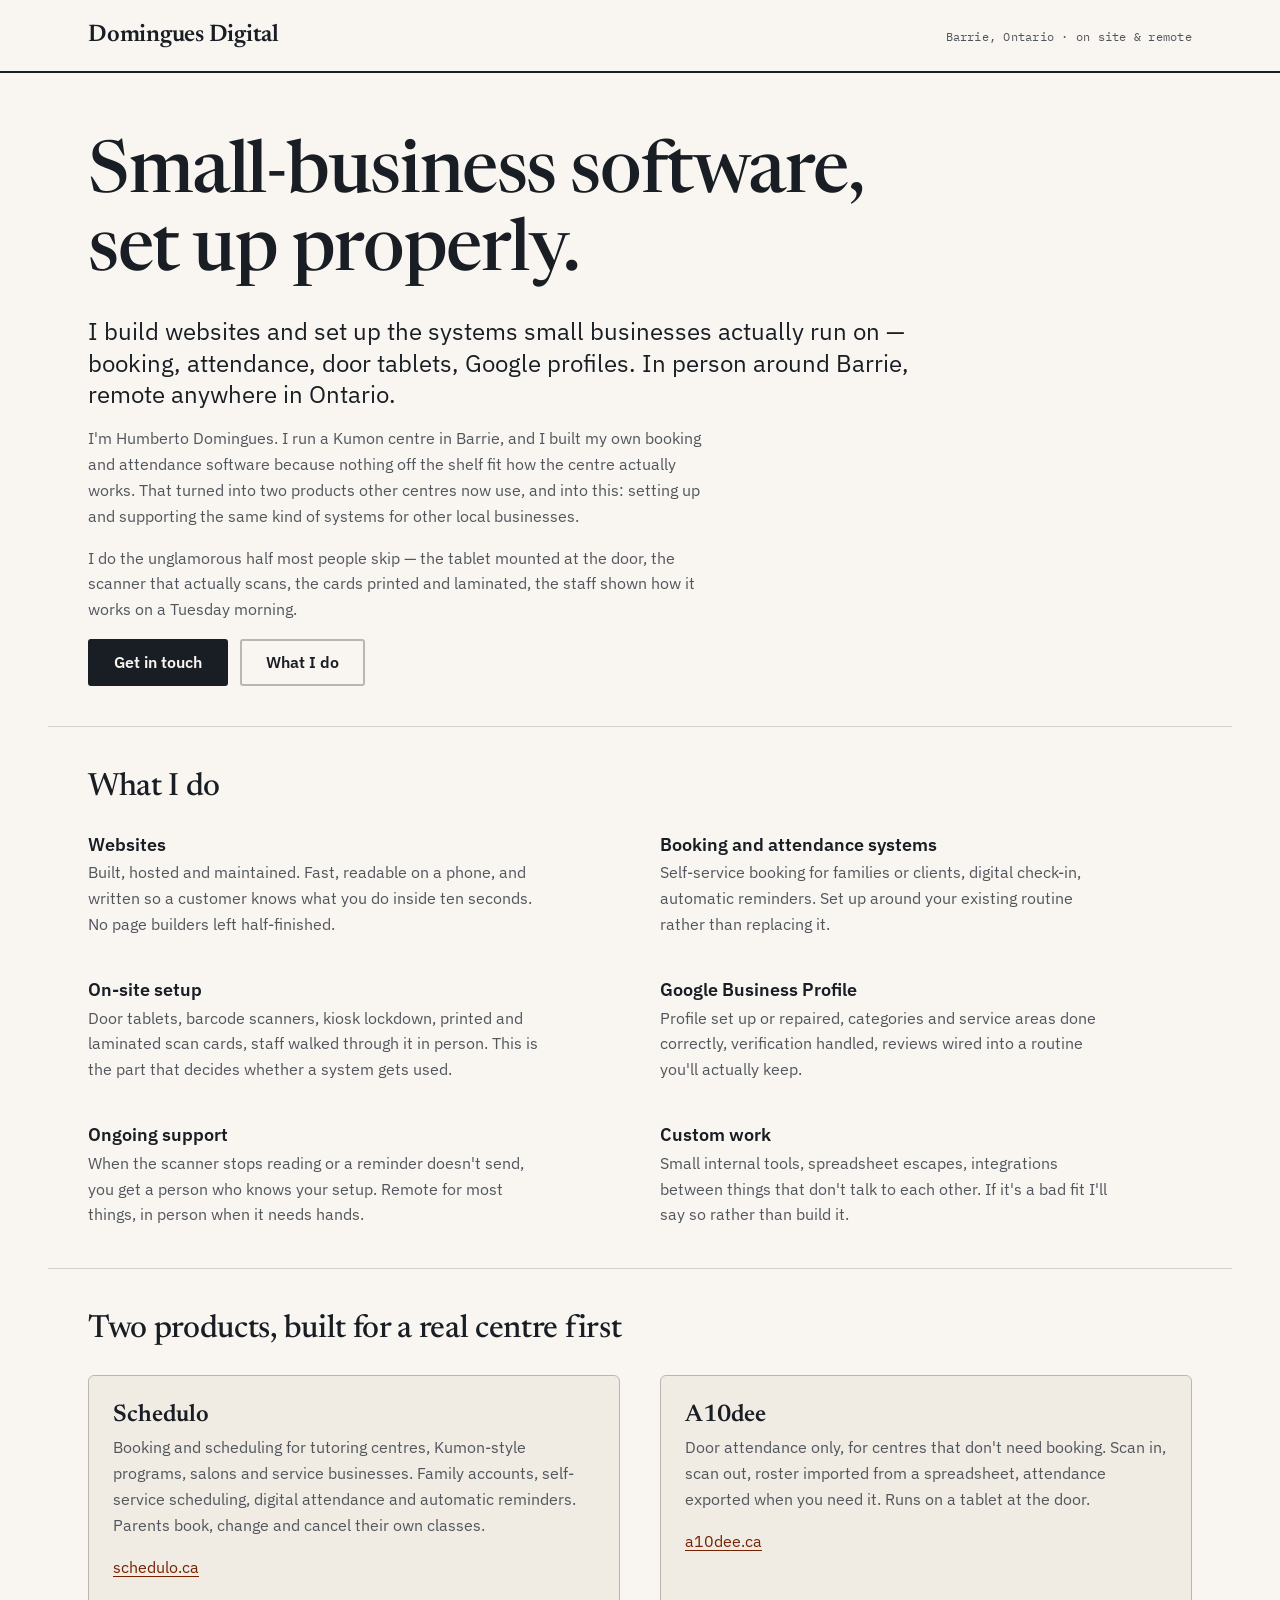
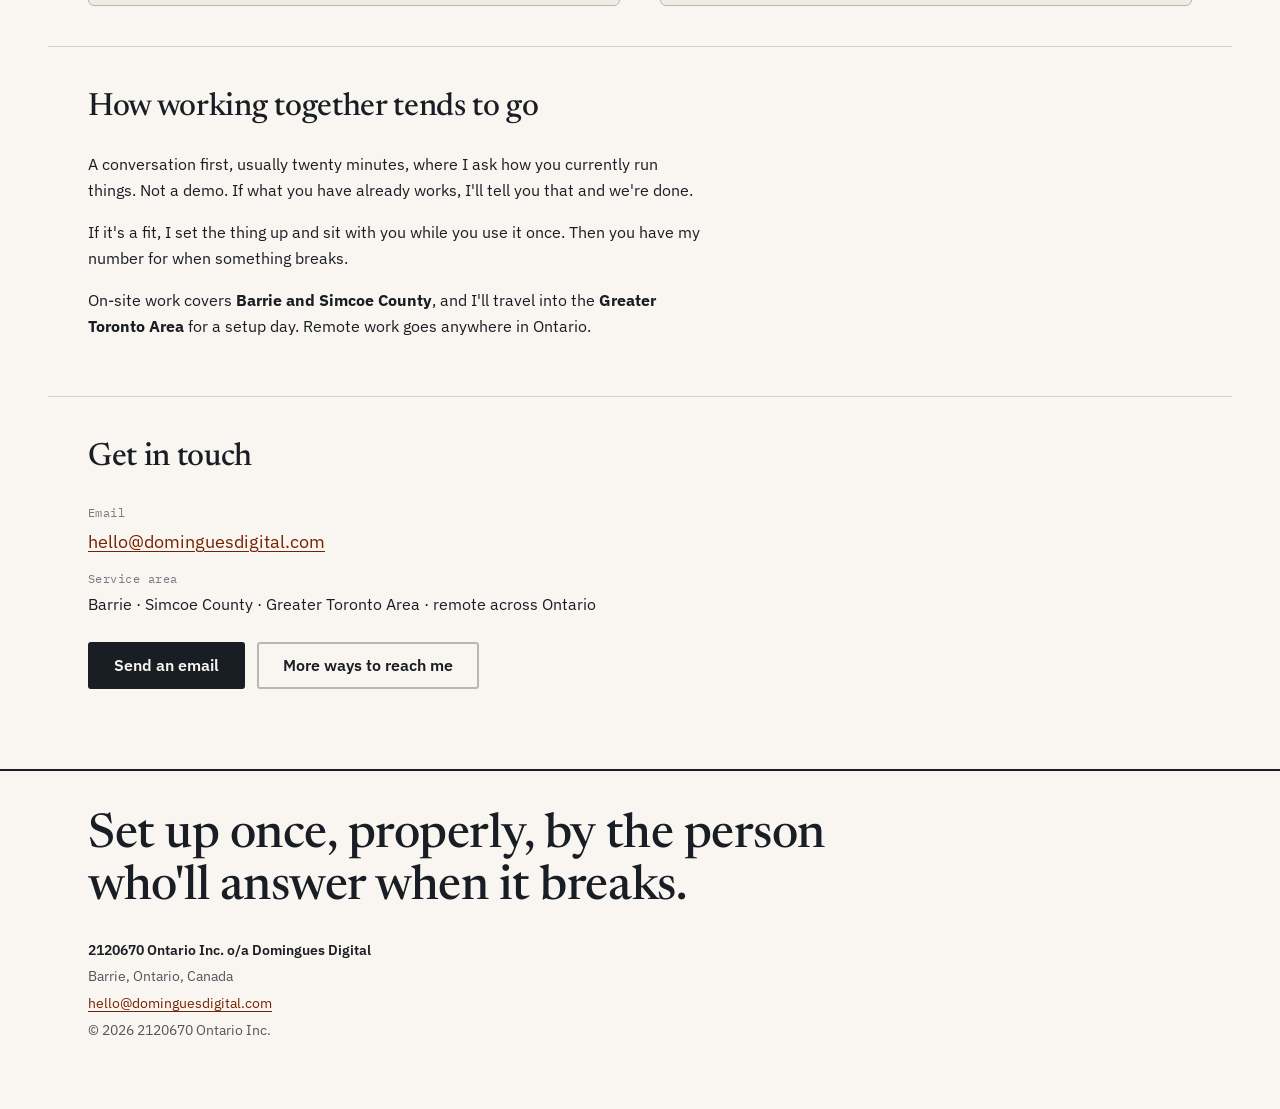
==== index.html @ 733d319f "feat: initial dominguesdigital.com site Static HTML/CSS site for 2120670 Ontario Inc. o/a Domingues " ====
<!DOCTYPE html>
<html lang="en-CA">
<head>
<meta charset="utf-8">
<meta name="viewport" content="width=device-width, initial-scale=1">
<title>Domingues Digital — Websites and software setup for Barrie businesses</title>
<meta name="description" content="Domingues Digital builds websites and sets up the software small businesses actually use — on site in Barrie and Simcoe County, remote across Ontario. Booking, attendance, door tablets, Google profiles. Run by Humberto Domingues.">
<link rel="canonical" href="https://dominguesdigital.com/">
<meta name="theme-color" content="#f9f7f2">

<meta property="og:type" content="website">
<meta property="og:title" content="Domingues Digital — Websites and software setup for Barrie businesses">
<meta property="og:description" content="Websites, booking and attendance systems, door tablets, Google profiles. Set up properly, on site in Barrie and Simcoe County.">
<meta property="og:url" content="https://dominguesdigital.com/">
<meta property="og:locale" content="en_CA">

<link rel="preconnect" href="https://fonts.googleapis.com">
<link rel="preconnect" href="https://fonts.gstatic.com" crossorigin>
<link href="https://fonts.googleapis.com/css2?family=Newsreader:wght@400;500;600&family=IBM+Plex+Sans:wght@400;600&family=IBM+Plex+Mono:wght@400&display=swap" rel="stylesheet">
<link rel="stylesheet" href="site.css">

<script type="application/ld+json">
{
  "@context": "https://schema.org",
  "@type": "ProfessionalService",
  "@id": "https://dominguesdigital.com/#business",
  "name": "Domingues Digital",
  "legalName": "2120670 Ontario Inc.",
  "alternateName": "2120670 Ontario Inc. o/a Domingues Digital",
  "url": "https://dominguesdigital.com/",
  "email": "hello@dominguesdigital.com",
  "description": "Websites, booking and attendance software setup, door tablets and Google Business Profile work for small businesses in Barrie and Simcoe County, Ontario.",
  "address": {
    "@type": "PostalAddress",
    "addressLocality": "Barrie",
    "addressRegion": "ON",
    "addressCountry": "CA"
  },
  "areaServed": [
    { "@type": "City", "name": "Barrie" },
    { "@type": "AdministrativeArea", "name": "Simcoe County" },
    { "@type": "AdministrativeArea", "name": "Greater Toronto Area" },
    { "@type": "AdministrativeArea", "name": "Ontario" }
  ],
  "founder": {
    "@type": "Person",
    "name": "Humberto Domingues"
  },
  "knowsAbout": [
    "Website design and hosting",
    "Booking and scheduling software",
    "Attendance and check-in systems",
    "On-site tablet and scanner setup",
    "Google Business Profile setup"
  ],
  "sameAs": [
    "https://schedulo.ca/",
    "https://a10dee.ca/"
  ]
}
</script>
</head>
<body>

<header class="masthead">
  <div class="wrap masthead__inner">
    <a class="wordmark" href="/">Domingues Digital</a>
    <span class="masthead__meta">Barrie, Ontario &middot; on site &amp; remote</span>
  </div>
</header>

<main>

  <section class="opening wrap">
    <h1>Small-business software, set up properly.</h1>
    <p class="lede">I build websites and set up the systems small businesses actually run on — booking, attendance, door tablets, Google profiles. In person around Barrie, remote anywhere in Ontario.</p>
    <p>I'm Humberto Domingues. I run a Kumon centre in Barrie, and I built my own booking and attendance software because nothing off the shelf fit how the centre actually works. That turned into two products other centres now use, and into this: setting up and supporting the same kind of systems for other local businesses.</p>
    <p>I do the unglamorous half most people skip — the tablet mounted at the door, the scanner that actually scans, the cards printed and laminated, the staff shown how it works on a Tuesday morning.</p>
    <div class="actions">
      <a class="btn" href="contact.html">Get in touch</a>
      <a class="btn btn--quiet" href="#what-i-do">What I do</a>
    </div>
  </section>

  <section class="wrap" id="what-i-do">
    <h2>What I do</h2>
    <ul class="services">
      <li>
        <h3>Websites</h3>
        <p>Built, hosted and maintained. Fast, readable on a phone, and written so a customer knows what you do inside ten seconds. No page builders left half-finished.</p>
      </li>
      <li>
        <h3>Booking and attendance systems</h3>
        <p>Self-service booking for families or clients, digital check-in, automatic reminders. Set up around your existing routine rather than replacing it.</p>
      </li>
      <li>
        <h3>On-site setup</h3>
        <p>Door tablets, barcode scanners, kiosk lockdown, printed and laminated scan cards, staff walked through it in person. This is the part that decides whether a system gets used.</p>
      </li>
      <li>
        <h3>Google Business Profile</h3>
        <p>Profile set up or repaired, categories and service areas done correctly, verification handled, reviews wired into a routine you'll actually keep.</p>
      </li>
      <li>
        <h3>Ongoing support</h3>
        <p>When the scanner stops reading or a reminder doesn't send, you get a person who knows your setup. Remote for most things, in person when it needs hands.</p>
      </li>
      <li>
        <h3>Custom work</h3>
        <p>Small internal tools, spreadsheet escapes, integrations between things that don't talk to each other. If it's a bad fit I'll say so rather than build it.</p>
      </li>
    </ul>
  </section>

  <section class="wrap">
    <h2>Two products, built for a real centre first</h2>
    <div class="products">
      <div class="product">
        <h3>Schedulo</h3>
        <p>Booking and scheduling for tutoring centres, Kumon-style programs, salons and service businesses. Family accounts, self-service scheduling, digital attendance and automatic reminders. Parents book, change and cancel their own classes.</p>
        <a href="https://schedulo.ca/">schedulo.ca</a>
      </div>
      <div class="product">
        <h3>A10dee</h3>
        <p>Door attendance only, for centres that don't need booking. Scan in, scan out, roster imported from a spreadsheet, attendance exported when you need it. Runs on a tablet at the door.</p>
        <a href="https://a10dee.ca/">a10dee.ca</a>
      </div>
    </div>
  </section>

  <section class="wrap">
    <h2>How working together tends to go</h2>
    <p>A conversation first, usually twenty minutes, where I ask how you currently run things. Not a demo. If what you have already works, I'll tell you that and we're done.</p>
    <p>If it's a fit, I set the thing up and sit with you while you use it once. Then you have my number for when something breaks.</p>
    <p>On-site work covers <strong>Barrie and Simcoe County</strong>, and I'll travel into the <strong>Greater Toronto Area</strong> for a setup day. Remote work goes anywhere in Ontario.</p>
  </section>

  <section class="wrap" id="contact">
    <h2>Get in touch</h2>
    <ul class="contact-lines">
      <li>
        <span class="label">Email</span>
        <a href="mailto:hello@dominguesdigital.com">hello@dominguesdigital.com</a>
      </li>
      <li>
        <span class="label">Service area</span>
        Barrie &middot; Simcoe County &middot; Greater Toronto Area &middot; remote across Ontario
      </li>
    </ul>
    <div class="actions">
      <a class="btn" href="mailto:hello@dominguesdigital.com?subject=Website%20enquiry">Send an email</a>
      <a class="btn btn--quiet" href="contact.html">More ways to reach me</a>
    </div>
  </section>

</main>

<footer class="foot">
  <div class="wrap">
    <p class="foot__statement">Set up once, properly, by the person who'll answer when it breaks.</p>
    <div class="legal">
      <p><strong>2120670 Ontario Inc. o/a Domingues Digital</strong></p>
      <p>Barrie, Ontario, Canada</p>
      <p><a href="mailto:hello@dominguesdigital.com">hello@dominguesdigital.com</a></p>
      <p>&copy; 2026 2120670 Ontario Inc.</p>
    </div>
  </div>
</footer>

</body>
</html>
---- site.css ----
/* Hallmark · pre-emit critique: P5 H5 E5 S5 R5 V4
 * macrostructure: Long Document · nav: N6 masthead · footer: Ft5 statement
 * genre: editorial · theme: custom (vibe: "practical local technical warm-paper")
 * paper oklch(97.5% 0.008 85) · accent oklch(52% 0.15 45) warm
 * axes: light / roman-serif / warm · tone: utilitarian-credible
 * enrichment: none (typography only) · studied: no
 */

@import url("tokens.css");

*, *::before, *::after { box-sizing: border-box; }

html, body {
  overflow-x: clip;
  margin: 0;
  padding: 0;
}

html { -webkit-text-size-adjust: 100%; }

body {
  background: var(--color-paper);
  color: var(--color-ink);
  font-family: var(--font-body);
  font-size: var(--text-base);
  line-height: var(--leading-body);
  font-synthesis: none;
  -webkit-font-smoothing: antialiased;
}

.wrap {
  width: 100%;
  max-width: 74rem;
  margin-inline: auto;
  padding-inline: var(--space-lg);
}

@media (min-width: 60rem) {
  .wrap { padding-inline: var(--space-xl); }
}

/* ---------- masthead (N6) ---------- */

.masthead {
  border-bottom: var(--rule-thick) solid var(--color-ink);
  padding-block: var(--space-md);
}

.masthead__inner {
  display: flex;
  flex-wrap: wrap;
  align-items: baseline;
  gap: var(--space-xs) var(--space-lg);
  justify-content: space-between;
}

.wordmark {
  font-family: var(--font-display);
  font-style: normal;
  font-weight: 600;
  font-size: var(--text-xl);
  letter-spacing: -0.01em;
  color: var(--color-ink);
  text-decoration: none;
  min-width: 0;
  overflow-wrap: anywhere;
}

.wordmark:hover { color: var(--color-accent-ink); }

.masthead__meta {
  font-family: var(--font-mono);
  font-size: var(--text-xs);
  letter-spacing: 0.02em;
  color: var(--color-ink-2);
  text-transform: none;
}

/* ---------- opening ---------- */

.opening { padding-block: var(--space-2xl) var(--space-xl); }

h1 {
  font-family: var(--font-display);
  font-style: normal;
  font-weight: 500;
  font-size: var(--text-display);
  line-height: var(--leading-tight);
  letter-spacing: -0.02em;
  margin: 0 0 var(--space-lg);
  max-width: 34ch;
  min-width: 0;
  overflow-wrap: anywhere;
  text-wrap: balance;
}

.lede {
  font-size: var(--text-xl);
  line-height: var(--leading-snug);
  max-width: var(--measure);
  color: var(--color-ink);
  margin: 0 0 var(--space-md);
}

.opening p:not(.lede) {
  max-width: var(--measure);
  color: var(--color-ink-2);
  margin: 0 0 var(--space-md);
}

/* ---------- sections ---------- */

section { padding-block: var(--space-xl); }

section + section { border-top: var(--rule-hair) solid var(--color-rule); }

h2 {
  font-family: var(--font-display);
  font-style: normal;
  font-weight: 500;
  font-size: var(--text-2xl);
  line-height: var(--leading-snug);
  letter-spacing: -0.01em;
  margin: 0 0 var(--space-lg);
  max-width: 30ch;
  min-width: 0;
  overflow-wrap: anywhere;
}

h3 {
  font-family: var(--font-body);
  font-weight: 600;
  font-size: var(--text-lg);
  line-height: var(--leading-snug);
  margin: 0 0 var(--space-2xs);
  min-width: 0;
  overflow-wrap: anywhere;
}

p { max-width: var(--measure); }

/* ---------- service list ---------- */

.services {
  list-style: none;
  margin: 0;
  padding: 0;
  display: grid;
  gap: var(--space-lg);
  grid-template-columns: minmax(0, 1fr);
}

@media (min-width: 48rem) {
  .services { grid-template-columns: repeat(2, minmax(0, 1fr)); gap: var(--space-xl); }
}

.services li { max-width: var(--measure-tight); }

.services p { margin: 0; color: var(--color-ink-2); }

/* ---------- products ---------- */

.products {
  display: grid;
  gap: var(--space-lg);
  grid-template-columns: minmax(0, 1fr);
}

@media (min-width: 48rem) {
  .products { grid-template-columns: repeat(2, minmax(0, 1fr)); gap: var(--space-xl); }
}

.product {
  border: var(--rule-hair) solid var(--color-rule-2);
  border-radius: var(--radius-md);
  padding: var(--space-lg);
  background: var(--color-paper-2);
}

.product h3 { font-family: var(--font-display); font-weight: 600; font-size: var(--text-xl); }

.product p { margin: 0 0 var(--space-md); color: var(--color-ink-2); max-width: none; }

/* ---------- links ---------- */

a { color: var(--color-accent-ink); }

a:not(.btn):not(.wordmark) {
  text-decoration-thickness: 1px;
  text-underline-offset: 0.18em;
  transition: color var(--dur-fast) var(--ease-out);
}

a:not(.btn):not(.wordmark):hover { color: var(--color-ink); }

a:focus-visible,
.btn:focus-visible {
  outline: var(--rule-thick) solid var(--color-focus);
  outline-offset: 2px;
  border-radius: var(--radius-sm);
}

/* ---------- button ---------- */

.btn {
  display: inline-block;
  font-family: var(--font-body);
  font-weight: 600;
  font-size: var(--text-base);
  line-height: 1.2;
  white-space: nowrap;
  padding: var(--space-sm) var(--space-lg);
  border: var(--rule-thick) solid var(--color-ink);
  border-radius: var(--radius-sm);
  background: var(--color-ink);
  color: var(--color-paper);
  text-decoration: none;
  transition: background var(--dur-fast) var(--ease-out),
              border-color var(--dur-fast) var(--ease-out),
              transform var(--dur-fast) var(--ease-out);
}

.btn:hover, .btn.is-hover {
  background: var(--color-accent-ink);
  border-color: var(--color-accent-ink);
  color: var(--color-paper);
}

.btn:active, .btn.is-active { transform: translateY(1px); }

.btn--quiet {
  background: transparent;
  color: var(--color-ink);
  border-color: var(--color-rule-2);
}

.btn--quiet:hover {
  background: var(--color-paper-3);
  border-color: var(--color-ink);
  color: var(--color-ink);
}

/* ---------- contact block ---------- */

.contact-lines {
  list-style: none;
  margin: 0 0 var(--space-lg);
  padding: 0;
  display: grid;
  gap: var(--space-sm);
}

.contact-lines a { font-size: var(--text-lg); }

.label {
  display: block;
  font-family: var(--font-mono);
  font-size: var(--text-xs);
  letter-spacing: 0.04em;
  color: var(--color-ink-3);
  margin-bottom: var(--space-2xs);
}

.actions {
  display: flex;
  flex-wrap: wrap;
  gap: var(--space-sm);
}

/* ---------- footer (Ft5 statement) ---------- */

.foot {
  border-top: var(--rule-thick) solid var(--color-ink);
  margin-top: var(--space-xl);
  padding-block: var(--space-xl) var(--space-2xl);
}

.foot__statement {
  font-family: var(--font-display);
  font-style: normal;
  font-weight: 500;
  font-size: var(--text-display-s);
  line-height: var(--leading-tight);
  letter-spacing: -0.01em;
  margin: 0 0 var(--space-lg);
  max-width: 28ch;
  min-width: 0;
  overflow-wrap: anywhere;
}

.legal {
  font-size: var(--text-sm);
  color: var(--color-ink-2);
  max-width: var(--measure);
}

.legal p { margin: 0 0 var(--space-2xs); max-width: none; }

.legal strong { font-weight: 600; color: var(--color-ink); }

/* ---------- reduced motion ---------- */

@media (prefers-reduced-motion: reduce) {
  *, *::before, *::after {
    animation-duration: 0.01ms !important;
    animation-iteration-count: 1 !important;
    transition-duration: 0.01ms !important;
  }
}
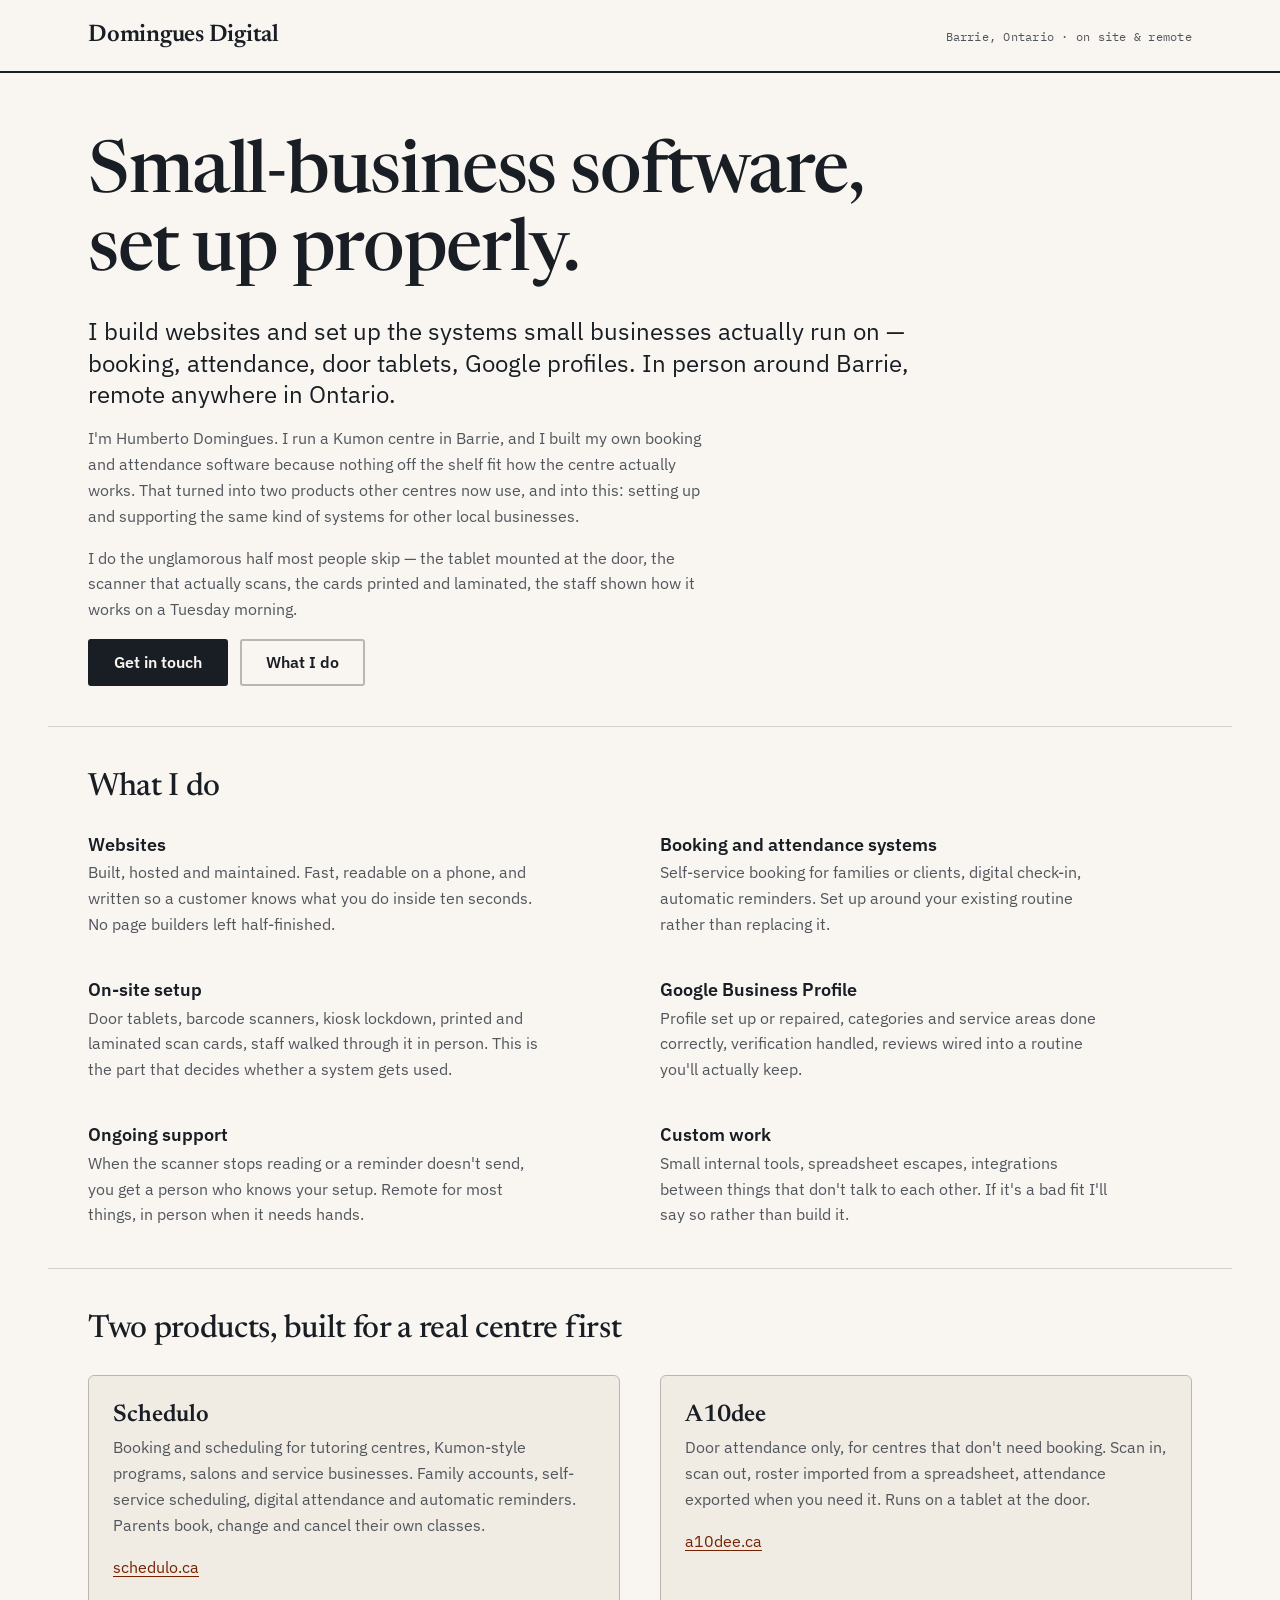
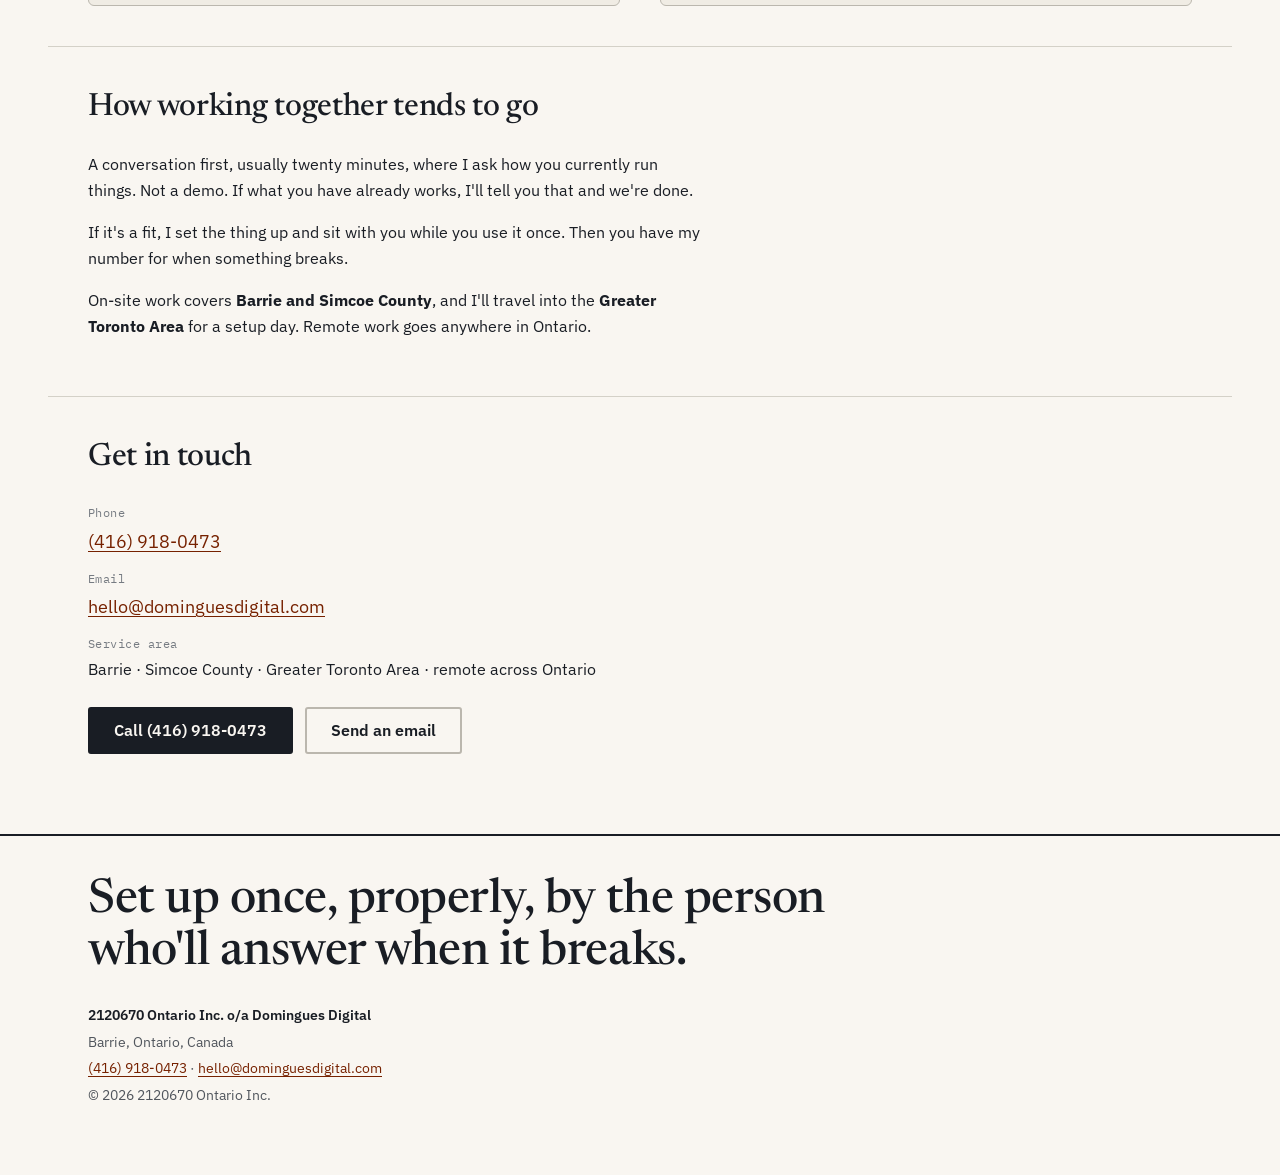
==== commit 47140981: "feat: add business phone number Adds (416) 918-0473 as a tel: link in the contact list, as the prima" ====
--- a/index.html
+++ b/index.html
@@ -29,6 +29,7 @@
   "alternateName": "2120670 Ontario Inc. o/a Domingues Digital",
   "url": "https://dominguesdigital.com/",
   "email": "hello@dominguesdigital.com",
+  "telephone": "+1-416-918-0473",
   "description": "Websites, booking and attendance software setup, door tablets and Google Business Profile work for small businesses in Barrie and Simcoe County, Ontario.",
   "address": {
     "@type": "PostalAddress",
@@ -139,6 +140,10 @@
     <h2>Get in touch</h2>
     <ul class="contact-lines">
       <li>
+        <span class="label">Phone</span>
+        <a href="tel:+14169180473">(416) 918-0473</a>
+      </li>
+      <li>
         <span class="label">Email</span>
         <a href="mailto:hello@dominguesdigital.com">hello@dominguesdigital.com</a>
       </li>
@@ -148,8 +153,8 @@
       </li>
     </ul>
     <div class="actions">
-      <a class="btn" href="mailto:hello@dominguesdigital.com?subject=Website%20enquiry">Send an email</a>
-      <a class="btn btn--quiet" href="contact.html">More ways to reach me</a>
+      <a class="btn" href="tel:+14169180473">Call (416) 918-0473</a>
+      <a class="btn btn--quiet" href="mailto:hello@dominguesdigital.com?subject=Website%20enquiry">Send an email</a>
     </div>
   </section>
 
@@ -161,7 +166,7 @@
     <div class="legal">
       <p><strong>2120670 Ontario Inc. o/a Domingues Digital</strong></p>
       <p>Barrie, Ontario, Canada</p>
-      <p><a href="mailto:hello@dominguesdigital.com">hello@dominguesdigital.com</a></p>
+      <p><a href="tel:+14169180473">(416) 918-0473</a> &middot; <a href="mailto:hello@dominguesdigital.com">hello@dominguesdigital.com</a></p>
       <p>&copy; 2026 2120670 Ontario Inc.</p>
     </div>
   </div>
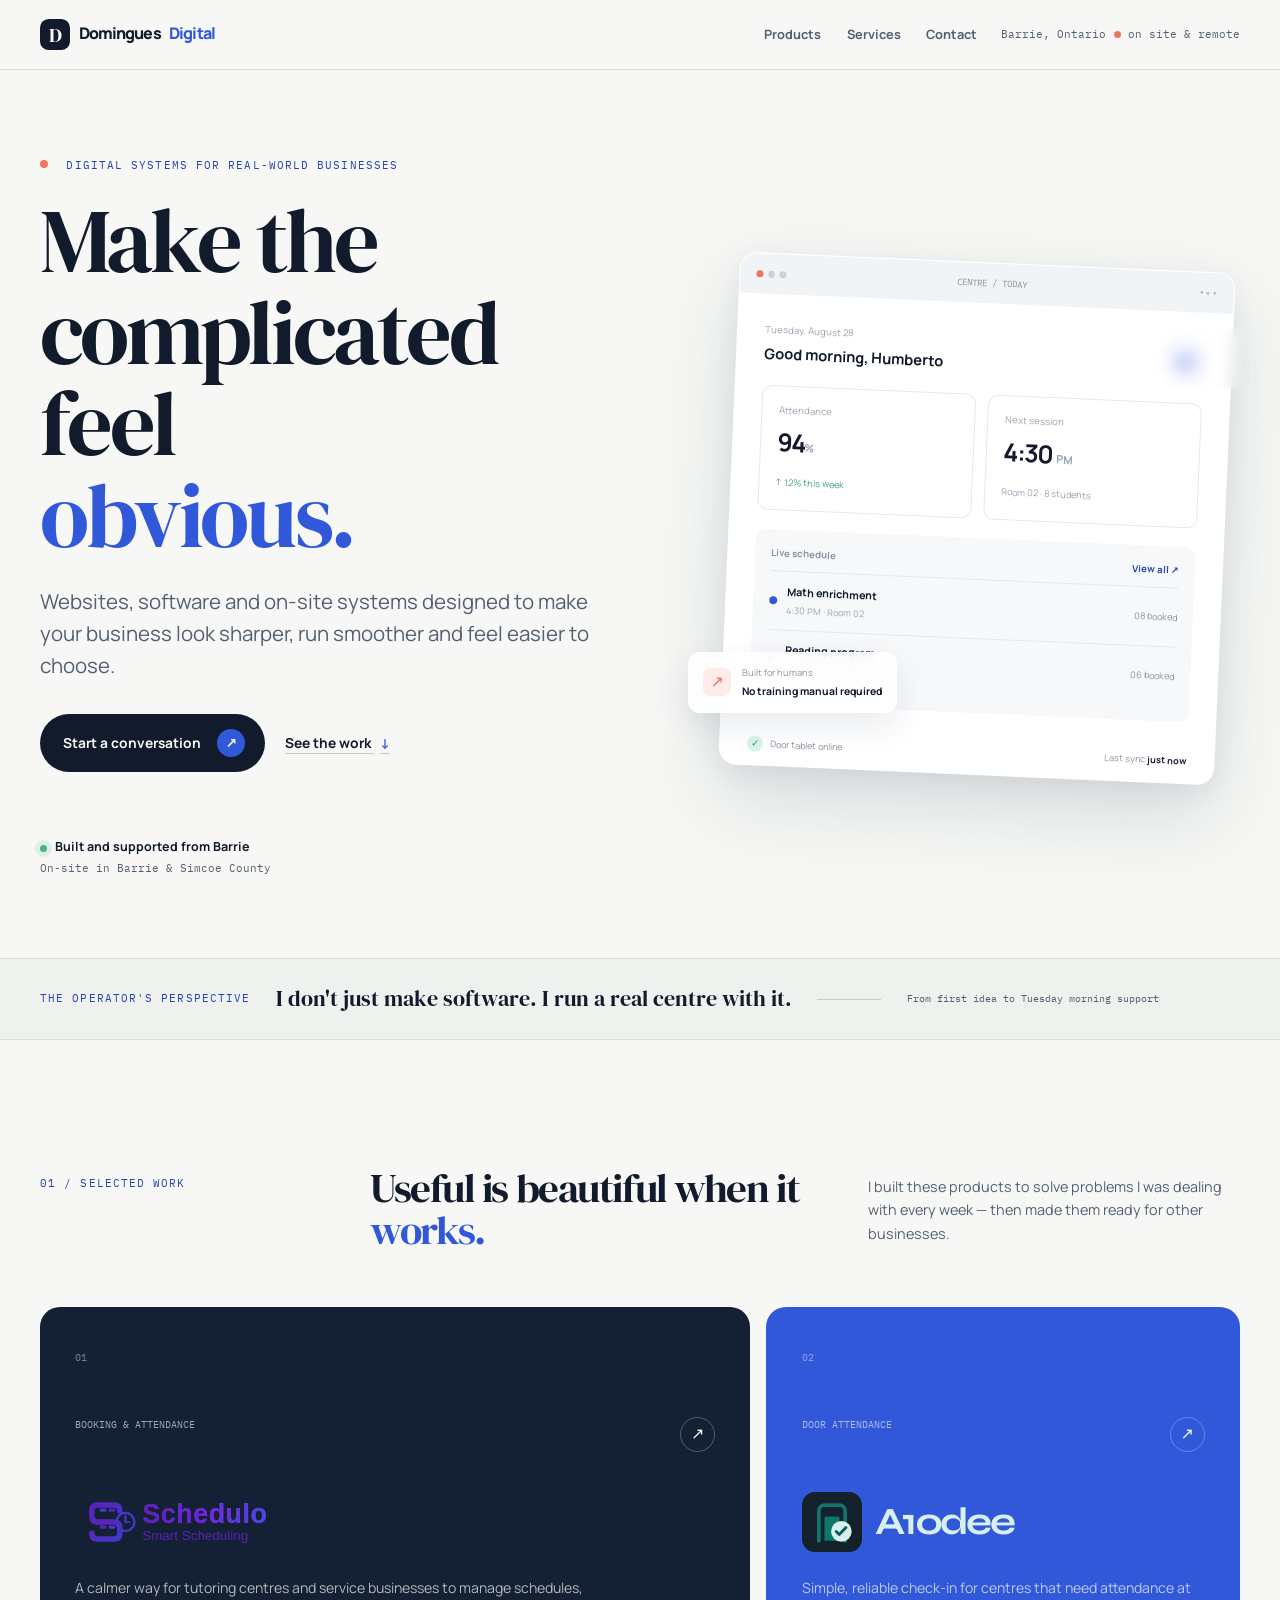
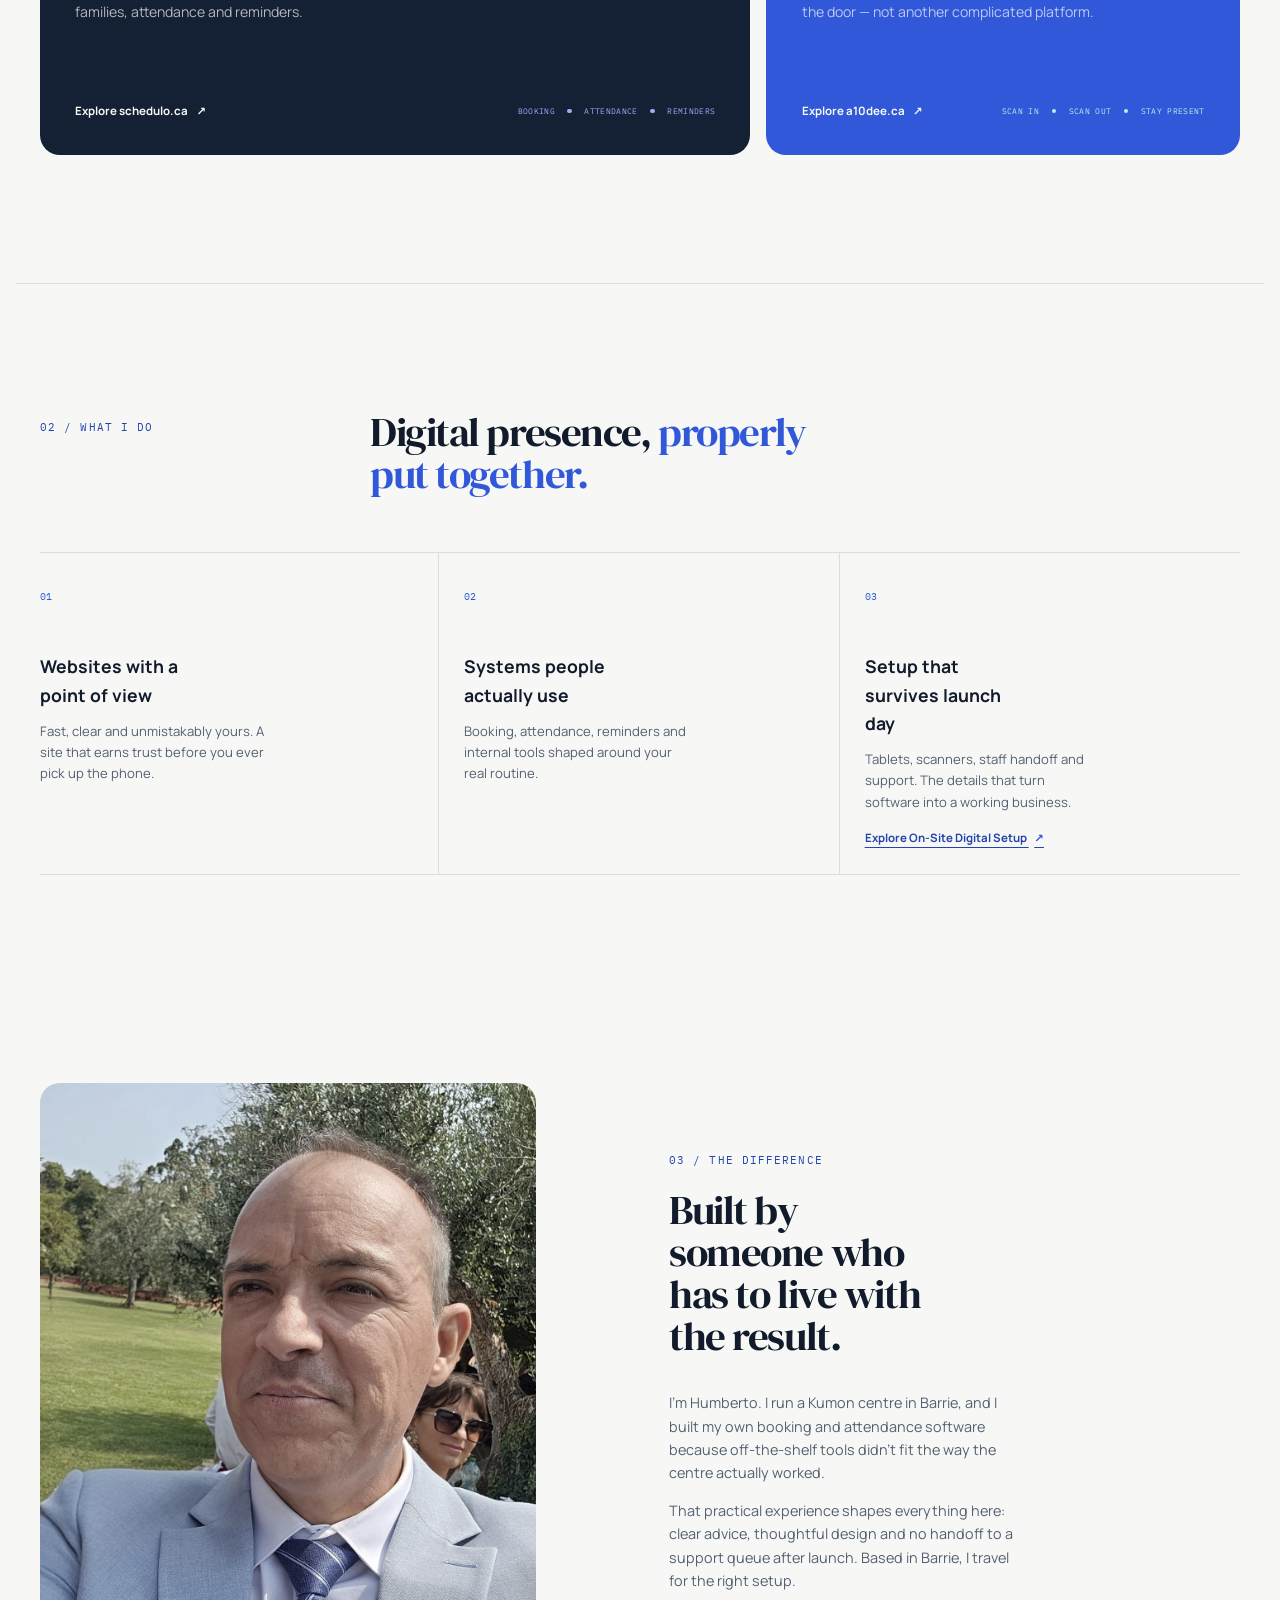
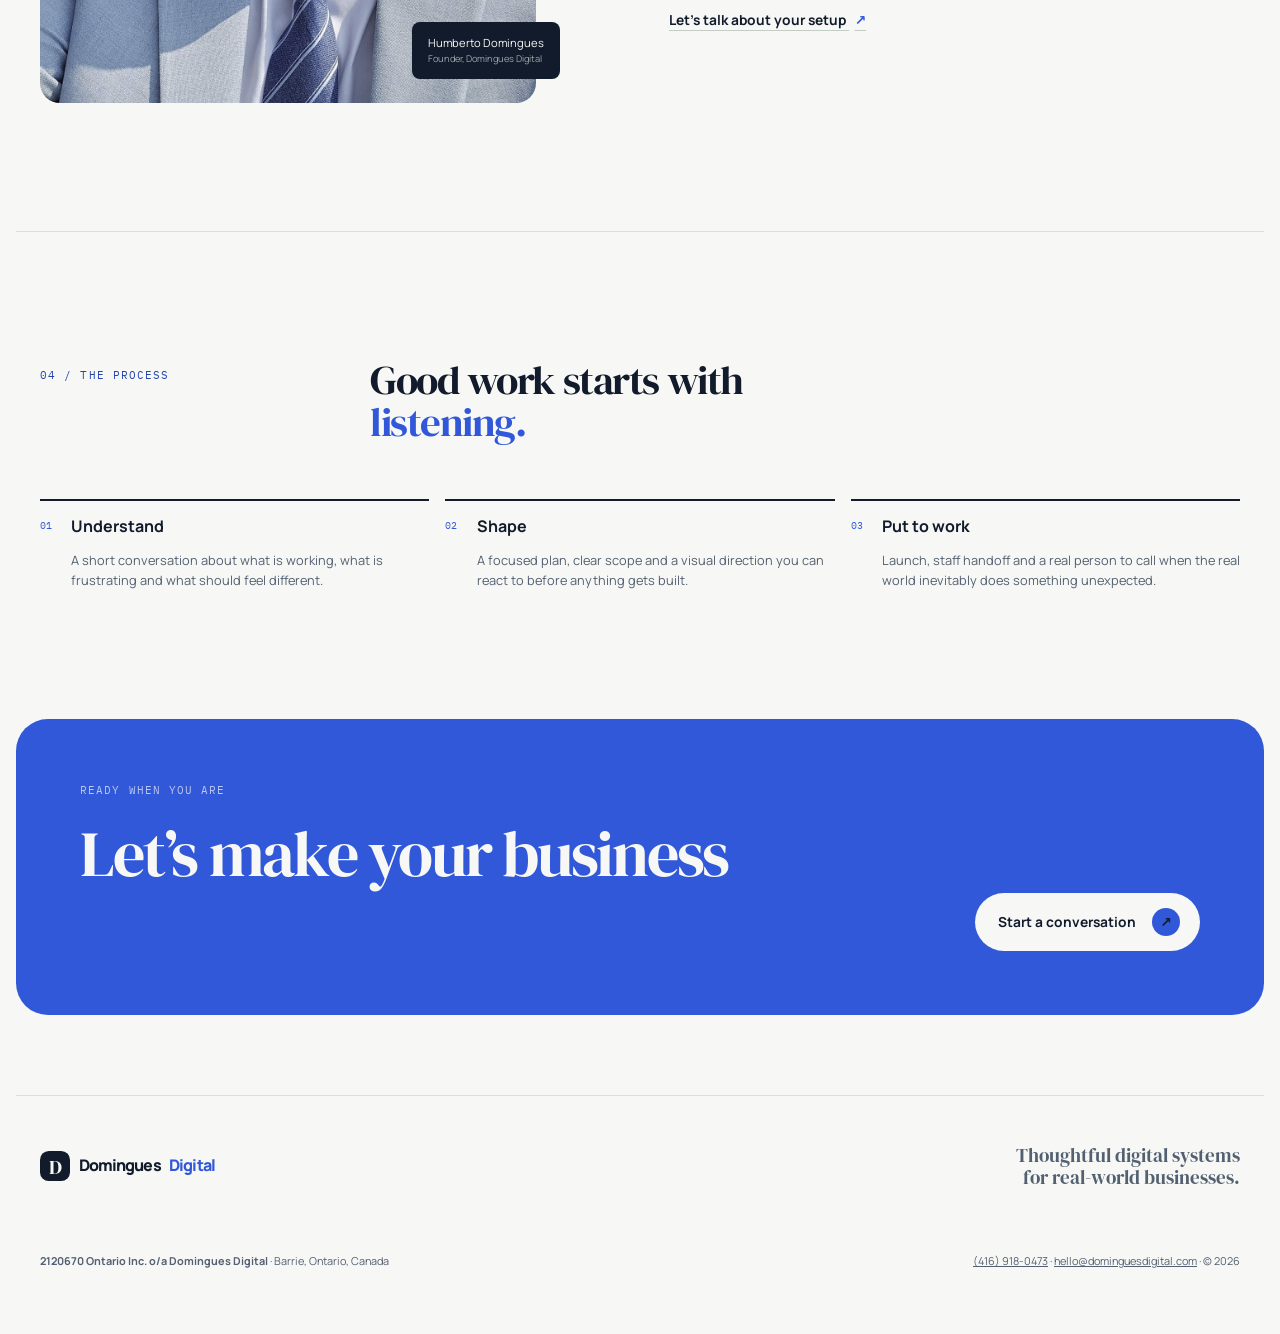
==== commit 520a4fdc: "Add product portfolio and on-site service structure Present Domingues Digital as the parent company," ====
--- a/index.html
+++ b/index.html
@@ -3,20 +3,20 @@
 <head>
 <meta charset="utf-8">
 <meta name="viewport" content="width=device-width, initial-scale=1">
-<title>Domingues Digital — Websites and software setup for Barrie businesses</title>
-<meta name="description" content="Domingues Digital builds websites and sets up the software small businesses actually use — on site in Barrie and Simcoe County, remote across Ontario. Booking, attendance, door tablets, Google profiles. Run by Humberto Domingues.">
+<title>Domingues Digital — Digital systems, beautifully put to work</title>
+<meta name="description" content="Domingues Digital builds websites and sets up the software small businesses actually use — on site across Ontario by arrangement, remote anywhere. Booking, attendance, door tablets, Google profiles. Run by Humberto Domingues.">
 <link rel="canonical" href="https://dominguesdigital.com/">
-<meta name="theme-color" content="#f9f7f2">
+<meta name="theme-color" content="#f7f8f5">
 
 <meta property="og:type" content="website">
-<meta property="og:title" content="Domingues Digital — Websites and software setup for Barrie businesses">
-<meta property="og:description" content="Websites, booking and attendance systems, door tablets, Google profiles. Set up properly, on site in Barrie and Simcoe County.">
+<meta property="og:title" content="Domingues Digital — Digital systems, beautifully put to work">
+<meta property="og:description" content="Websites, booking and attendance systems, door tablets, Google profiles. Set up properly, wherever your business is.">
 <meta property="og:url" content="https://dominguesdigital.com/">
 <meta property="og:locale" content="en_CA">
 
 <link rel="preconnect" href="https://fonts.googleapis.com">
 <link rel="preconnect" href="https://fonts.gstatic.com" crossorigin>
-<link href="https://fonts.googleapis.com/css2?family=Newsreader:wght@400;500;600&family=IBM+Plex+Sans:wght@400;600&family=IBM+Plex+Mono:wght@400&display=swap" rel="stylesheet">
+<link href="https://fonts.googleapis.com/css2?family=DM+Serif+Display&family=IBM+Plex+Mono:wght@400&family=Manrope:wght@400;500;600;700;800&family=Montserrat:wght@700&family=Syne:wght@700&display=swap" rel="stylesheet">
 <link rel="stylesheet" href="site.css">
 
 <script type="application/ld+json">
@@ -30,7 +30,7 @@
   "url": "https://dominguesdigital.com/",
   "email": "hello@dominguesdigital.com",
   "telephone": "+1-416-918-0473",
-  "description": "Websites, booking and attendance software setup, door tablets and Google Business Profile work for small businesses in Barrie and Simcoe County, Ontario.",
+  "description": "Websites, booking and attendance software setup, door tablets and Google Business Profile work for small businesses across Ontario.",
   "address": {
     "@type": "PostalAddress",
     "addressLocality": "Barrie",
@@ -65,112 +65,73 @@
 
 <header class="masthead">
   <div class="wrap masthead__inner">
-    <a class="wordmark" href="/">Domingues Digital</a>
-    <span class="masthead__meta">Barrie, Ontario &middot; on site &amp; remote</span>
+    <a class="wordmark" href="/"><span class="wordmark__mark">D</span> Domingues<span>Digital</span></a>
+    <nav class="nav" aria-label="Main navigation">
+      <a href="products.html">Products</a>
+      <a href="#services">Services</a>
+      <a href="#contact">Contact</a>
+    </nav>
+    <span class="masthead__meta">Barrie, Ontario <i></i> on site &amp; remote</span>
   </div>
 </header>
 
 <main>
-
-  <section class="opening wrap">
-    <h1>Small-business software, set up properly.</h1>
-    <p class="lede">I build websites and set up the systems small businesses actually run on — booking, attendance, door tablets, Google profiles. In person around Barrie, remote anywhere in Ontario.</p>
-    <p>I'm Humberto Domingues. I run a Kumon centre in Barrie, and I built my own booking and attendance software because nothing off the shelf fit how the centre actually works. That turned into two products other centres now use, and into this: setting up and supporting the same kind of systems for other local businesses.</p>
-    <p>I do the unglamorous half most people skip — the tablet mounted at the door, the scanner that actually scans, the cards printed and laminated, the staff shown how it works on a Tuesday morning.</p>
-    <div class="actions">
-      <a class="btn" href="contact.html">Get in touch</a>
-      <a class="btn btn--quiet" href="#what-i-do">What I do</a>
+  <section class="hero wrap">
+    <div class="hero__copy">
+      <p class="eyebrow"><span></span> Digital systems for real-world businesses</p>
+      <h1>Make the complicated feel <em>obvious.</em></h1>
+      <p class="hero__lede">Websites, software and on-site systems designed to make your business look sharper, run smoother and feel easier to choose.</p>
+      <div class="actions">
+        <a class="btn btn--primary" href="contact.html">Start a conversation <span>↗</span></a>
+        <a class="text-link" href="#work">See the work <span>↓</span></a>
+      </div>
+      <div class="hero__note"><span class="signal"></span><strong>Built and supported from Barrie</strong><br>On-site in Barrie &amp; Simcoe County</div>
+    </div>
+    <div class="hero__visual" aria-label="A preview of a digital operations dashboard">
+      <div class="visual__glow"></div>
+      <div class="dashboard">
+        <div class="dashboard__bar"><span class="window-dots"><i></i><i></i><i></i></span><span>centre / today</span><b>•••</b></div>
+        <div class="dashboard__head"><div><small>Tuesday, August 28</small><strong>Good morning, Humberto</strong></div><span class="avatar">HD</span></div>
+        <div class="dashboard__stats"><div><small>Attendance</small><strong>94<span>%</span></strong><label>↑ 12% this week</label></div><div><small>Next session</small><strong>4:30 <span>PM</span></strong><label class="muted">Room 02 · 8 students</label></div></div>
+        <div class="dashboard__list"><div class="list__label"><span>Live schedule</span><span>View all ↗</span></div><div class="list__item"><b class="dot dot--blue"></b><span><strong>Math enrichment</strong><small>4:30 PM · Room 02</small></span><i>08 booked</i></div><div class="list__item"><b class="dot dot--coral"></b><span><strong>Reading program</strong><small>5:15 PM · Room 01</small></span><i>06 booked</i></div></div>
+        <div class="dashboard__footer"><span><b class="check">✓</b> Door tablet online</span><span>Last sync <strong>just now</strong></span></div>
+      </div>
+      <div class="float-card float-card--top"><span class="float-icon">✦</span><div><small>System status</small><strong>Everything in sync</strong></div></div>
+      <div class="float-card float-card--bottom"><span class="float-icon float-icon--coral">↗</span><div><small>Built for humans</small><strong>No training manual required</strong></div></div>
     </div>
   </section>
 
-  <section class="wrap" id="what-i-do">
-    <h2>What I do</h2>
-    <ul class="services">
-      <li>
-        <h3>Websites</h3>
-        <p>Built, hosted and maintained. Fast, readable on a phone, and written so a customer knows what you do inside ten seconds. No page builders left half-finished.</p>
-      </li>
-      <li>
-        <h3>Booking and attendance systems</h3>
-        <p>Self-service booking for families or clients, digital check-in, automatic reminders. Set up around your existing routine rather than replacing it.</p>
-      </li>
-      <li>
-        <h3>On-site setup</h3>
-        <p>Door tablets, barcode scanners, kiosk lockdown, printed and laminated scan cards, staff walked through it in person. This is the part that decides whether a system gets used.</p>
-      </li>
-      <li>
-        <h3>Google Business Profile</h3>
-        <p>Profile set up or repaired, categories and service areas done correctly, verification handled, reviews wired into a routine you'll actually keep.</p>
-      </li>
-      <li>
-        <h3>Ongoing support</h3>
-        <p>When the scanner stops reading or a reminder doesn't send, you get a person who knows your setup. Remote for most things, in person when it needs hands.</p>
-      </li>
-      <li>
-        <h3>Custom work</h3>
-        <p>Small internal tools, spreadsheet escapes, integrations between things that don't talk to each other. If it's a bad fit I'll say so rather than build it.</p>
-      </li>
-    </ul>
+  <section class="proof-band">
+    <div class="wrap proof-band__inner"><span class="eyebrow">The operator's perspective</span><p>I don't just make software. I run a real centre with it.</p><span class="proof-line"></span><span class="proof-detail">From first idea to Tuesday morning support</span></div>
   </section>
 
-  <section class="wrap">
-    <h2>Two products, built for a real centre first</h2>
+  <section class="wrap section" id="work">
+    <div class="section__intro"><p class="eyebrow">01 / Selected work</p><h2>Useful is beautiful when it <em>works.</em></h2><p>I built these products to solve problems I was dealing with every week — then made them ready for other businesses.</p></div>
     <div class="products">
-      <div class="product">
-        <h3>Schedulo</h3>
-        <p>Booking and scheduling for tutoring centres, Kumon-style programs, salons and service businesses. Family accounts, self-service scheduling, digital attendance and automatic reminders. Parents book, change and cancel their own classes.</p>
-        <a href="https://schedulo.ca/">schedulo.ca</a>
-      </div>
-      <div class="product">
-        <h3>A10dee</h3>
-        <p>Door attendance only, for centres that don't need booking. Scan in, scan out, roster imported from a spreadsheet, attendance exported when you need it. Runs on a tablet at the door.</p>
-        <a href="https://a10dee.ca/">a10dee.ca</a>
-      </div>
+      <a class="product product--primary" href="https://schedulo.ca/"><span class="product__number">01</span><div class="product__top"><span class="tag">Booking &amp; attendance</span><span class="arrow">↗</span></div><h3 class="product__logo"><img src="assets/schedulo-logo-full.svg" alt="Schedulo Smart Scheduling"></h3><p>A calmer way for tutoring centres and service businesses to manage schedules, families, attendance and reminders.</p><span class="product__link">Explore schedulo.ca <b>↗</b></span><div class="product__signature">Booking <i></i> Attendance <i></i> Reminders</div></a>
+      <a class="product product--secondary" href="https://a10dee.ca/"><span class="product__number">02</span><div class="product__top"><span class="tag">Door attendance</span><span class="arrow">↗</span></div><h3 class="product__logo product__logo--a10dee"><img src="assets/a10dee-mark.svg" alt="" aria-hidden="true"><span>A10dee</span></h3><p>Simple, reliable check-in for centres that need attendance at the door — not another complicated platform.</p><span class="product__link">Explore a10dee.ca <b>↗</b></span><div class="product__signature">Scan in <i></i> Scan out <i></i> Stay present</div></a>
     </div>
   </section>
 
-  <section class="wrap">
-    <h2>How working together tends to go</h2>
-    <p>A conversation first, usually twenty minutes, where I ask how you currently run things. Not a demo. If what you have already works, I'll tell you that and we're done.</p>
-    <p>If it's a fit, I set the thing up and sit with you while you use it once. Then you have my number for when something breaks.</p>
-    <p>On-site work covers <strong>Barrie and Simcoe County</strong>, and I'll travel into the <strong>Greater Toronto Area</strong> for a setup day. Remote work goes anywhere in Ontario.</p>
+  <section class="wrap section section--services" id="services">
+    <div class="section__intro"><p class="eyebrow">02 / What I do</p><h2>Digital presence, <em>properly put together.</em></h2></div>
+    <div class="service-grid"><article><span>01</span><h3>Websites with a point of view</h3><p>Fast, clear and unmistakably yours. A site that earns trust before you ever pick up the phone.</p></article><article><span>02</span><h3>Systems people actually use</h3><p>Booking, attendance, reminders and internal tools shaped around your real routine.</p></article><article><span>03</span><h3>Setup that survives launch day</h3><p>Tablets, scanners, staff handoff and support. The details that turn software into a working business.</p><a class="service-feature-link" href="on-site-setup.html">Explore On-Site Digital Setup <span>↗</span></a></article></div>
   </section>
 
-  <section class="wrap" id="contact">
-    <h2>Get in touch</h2>
-    <ul class="contact-lines">
-      <li>
-        <span class="label">Phone</span>
-        <a href="tel:+14169180473">(416) 918-0473</a>
-      </li>
-      <li>
-        <span class="label">Email</span>
-        <a href="mailto:hello@dominguesdigital.com">hello@dominguesdigital.com</a>
-      </li>
-      <li>
-        <span class="label">Service area</span>
-        Barrie &middot; Simcoe County &middot; Greater Toronto Area &middot; remote across Ontario
-      </li>
-    </ul>
-    <div class="actions">
-      <a class="btn" href="tel:+14169180473">Call (416) 918-0473</a>
-      <a class="btn btn--quiet" href="mailto:hello@dominguesdigital.com?subject=Website%20enquiry">Send an email</a>
-    </div>
+  <section class="story wrap">
+    <div class="story__image"><img src="photos/img_d1bfb8937dbf.jpg" alt="Humberto Domingues in a light suit outdoors" loading="lazy"><span class="image-caption">Humberto Domingues<br><small>Founder, Domingues Digital</small></span></div>
+    <div class="story__copy"><p class="eyebrow">03 / The difference</p><h2>Built by someone who has to live with the result.</h2><p>I'm Humberto. I run a Kumon centre in Barrie, and I built my own booking and attendance software because off-the-shelf tools didn't fit the way the centre actually worked.</p><p>That practical experience shapes everything here: clear advice, thoughtful design and no handoff to a support queue after launch. Based in Barrie, I travel for the right setup.</p><a class="text-link" href="contact.html">Let's talk about your setup <span>↗</span></a></div>
   </section>
 
+  <section class="wrap section process-section">
+    <div class="section__intro"><p class="eyebrow">04 / The process</p><h2>Good work starts with <em>listening.</em></h2></div>
+    <ol class="process"><li><span>01</span><div><h3>Understand</h3><p>A short conversation about what is working, what is frustrating and what should feel different.</p></div></li><li><span>02</span><div><h3>Shape</h3><p>A focused plan, clear scope and a visual direction you can react to before anything gets built.</p></div></li><li><span>03</span><div><h3>Put to work</h3><p>Launch, staff handoff and a real person to call when the real world inevitably does something unexpected.</p></div></li></ol>
+  </section>
+
+  <section class="cta wrap" id="contact"><div><p class="eyebrow">Ready when you are</p><h2>Let’s make your business<br><em>easier to choose.</em></h2></div><a class="btn btn--light" href="contact.html">Start a conversation <span>↗</span></a></section>
 </main>
 
-<footer class="foot">
-  <div class="wrap">
-    <p class="foot__statement">Set up once, properly, by the person who'll answer when it breaks.</p>
-    <div class="legal">
-      <p><strong>2120670 Ontario Inc. o/a Domingues Digital</strong></p>
-      <p>Barrie, Ontario, Canada</p>
-      <p><a href="tel:+14169180473">(416) 918-0473</a> &middot; <a href="mailto:hello@dominguesdigital.com">hello@dominguesdigital.com</a></p>
-      <p>&copy; 2026 2120670 Ontario Inc.</p>
-    </div>
-  </div>
-</footer>
+<footer class="foot wrap"><div class="foot__top"><a class="wordmark wordmark--light" href="/"><span class="wordmark__mark">D</span> Domingues<span>Digital</span></a><p>Thoughtful digital systems<br>for real-world businesses.</p></div><div class="legal"><p><strong>2120670 Ontario Inc. o/a Domingues Digital</strong> · Barrie, Ontario, Canada</p><p><a href="tel:+14169180473">(416) 918-0473</a> · <a href="mailto:hello@dominguesdigital.com">hello@dominguesdigital.com</a> · © 2026</p></div></footer>
 
 </body>
 </html>
--- a/site.css
+++ b/site.css
@@ -1,309 +1,73 @@
-/* Hallmark · pre-emit critique: P5 H5 E5 S5 R5 V4
- * macrostructure: Long Document · nav: N6 masthead · footer: Ft5 statement
- * genre: editorial · theme: custom (vibe: "practical local technical warm-paper")
- * paper oklch(97.5% 0.008 85) · accent oklch(52% 0.15 45) warm
- * axes: light / roman-serif / warm · tone: utilitarian-credible
- * enrichment: none (typography only) · studied: no
- */
-
 @import url("tokens.css");
 
 *, *::before, *::after { box-sizing: border-box; }
 
-html, body {
-  overflow-x: clip;
-  margin: 0;
-  padding: 0;
-}
-
-html { -webkit-text-size-adjust: 100%; }
-
-body {
-  background: var(--color-paper);
-  color: var(--color-ink);
-  font-family: var(--font-body);
-  font-size: var(--text-base);
-  line-height: var(--leading-body);
-  font-synthesis: none;
-  -webkit-font-smoothing: antialiased;
-}
-
-.wrap {
-  width: 100%;
-  max-width: 74rem;
-  margin-inline: auto;
-  padding-inline: var(--space-lg);
-}
-
-@media (min-width: 60rem) {
-  .wrap { padding-inline: var(--space-xl); }
-}
-
-/* ---------- masthead (N6) ---------- */
-
-.masthead {
-  border-bottom: var(--rule-thick) solid var(--color-ink);
-  padding-block: var(--space-md);
-}
-
-.masthead__inner {
-  display: flex;
-  flex-wrap: wrap;
-  align-items: baseline;
-  gap: var(--space-xs) var(--space-lg);
-  justify-content: space-between;
-}
-
-.wordmark {
-  font-family: var(--font-display);
-  font-style: normal;
-  font-weight: 600;
-  font-size: var(--text-xl);
-  letter-spacing: -0.01em;
-  color: var(--color-ink);
-  text-decoration: none;
-  min-width: 0;
-  overflow-wrap: anywhere;
-}
-
-.wordmark:hover { color: var(--color-accent-ink); }
-
-.masthead__meta {
-  font-family: var(--font-mono);
-  font-size: var(--text-xs);
-  letter-spacing: 0.02em;
-  color: var(--color-ink-2);
-  text-transform: none;
-}
-
-/* ---------- opening ---------- */
-
-.opening { padding-block: var(--space-2xl) var(--space-xl); }
-
-h1 {
-  font-family: var(--font-display);
-  font-style: normal;
-  font-weight: 500;
-  font-size: var(--text-display);
-  line-height: var(--leading-tight);
-  letter-spacing: -0.02em;
-  margin: 0 0 var(--space-lg);
-  max-width: 34ch;
-  min-width: 0;
-  overflow-wrap: anywhere;
-  text-wrap: balance;
-}
-
-.lede {
-  font-size: var(--text-xl);
-  line-height: var(--leading-snug);
-  max-width: var(--measure);
-  color: var(--color-ink);
-  margin: 0 0 var(--space-md);
-}
-
-.opening p:not(.lede) {
-  max-width: var(--measure);
-  color: var(--color-ink-2);
-  margin: 0 0 var(--space-md);
-}
-
-/* ---------- sections ---------- */
-
-section { padding-block: var(--space-xl); }
-
-section + section { border-top: var(--rule-hair) solid var(--color-rule); }
-
-h2 {
-  font-family: var(--font-display);
-  font-style: normal;
-  font-weight: 500;
-  font-size: var(--text-2xl);
-  line-height: var(--leading-snug);
-  letter-spacing: -0.01em;
-  margin: 0 0 var(--space-lg);
-  max-width: 30ch;
-  min-width: 0;
-  overflow-wrap: anywhere;
-}
-
-h3 {
-  font-family: var(--font-body);
-  font-weight: 600;
-  font-size: var(--text-lg);
-  line-height: var(--leading-snug);
-  margin: 0 0 var(--space-2xs);
-  min-width: 0;
-  overflow-wrap: anywhere;
-}
-
-p { max-width: var(--measure); }
-
-/* ---------- service list ---------- */
-
-.services {
-  list-style: none;
-  margin: 0;
-  padding: 0;
-  display: grid;
-  gap: var(--space-lg);
-  grid-template-columns: minmax(0, 1fr);
-}
-
-@media (min-width: 48rem) {
-  .services { grid-template-columns: repeat(2, minmax(0, 1fr)); gap: var(--space-xl); }
-}
-
-.services li { max-width: var(--measure-tight); }
-
-.services p { margin: 0; color: var(--color-ink-2); }
-
-/* ---------- products ---------- */
-
-.products {
-  display: grid;
-  gap: var(--space-lg);
-  grid-template-columns: minmax(0, 1fr);
-}
-
-@media (min-width: 48rem) {
-  .products { grid-template-columns: repeat(2, minmax(0, 1fr)); gap: var(--space-xl); }
-}
-
-.product {
-  border: var(--rule-hair) solid var(--color-rule-2);
-  border-radius: var(--radius-md);
-  padding: var(--space-lg);
-  background: var(--color-paper-2);
-}
-
-.product h3 { font-family: var(--font-display); font-weight: 600; font-size: var(--text-xl); }
-
-.product p { margin: 0 0 var(--space-md); color: var(--color-ink-2); max-width: none; }
-
-/* ---------- links ---------- */
-
+html { scroll-behavior: smooth; -webkit-text-size-adjust: 100%; }
+body { overflow-x: clip; margin: 0; background: var(--color-paper); color: var(--color-ink); font-family: var(--font-body); font-size: var(--text-base); line-height: var(--leading-body); font-synthesis: none; -webkit-font-smoothing: antialiased; }
+img { display: block; max-width: 100%; }
 a { color: var(--color-accent-ink); }
 
-a:not(.btn):not(.wordmark) {
-  text-decoration-thickness: 1px;
-  text-underline-offset: 0.18em;
-  transition: color var(--dur-fast) var(--ease-out);
-}
+.wrap { width: 100%; max-width: 78rem; margin-inline: auto; padding-inline: var(--space-lg); }
+.masthead { position: relative; z-index: 2; border-bottom: 1px solid var(--color-rule); padding-block: 1.2rem; }
+.masthead__inner { display: flex; align-items: center; gap: 1.5rem; }
+.wordmark { display: inline-flex; align-items: center; gap: .55rem; color: var(--color-ink); font-family: var(--font-body); font-weight: 800; letter-spacing: -.06em; text-decoration: none; }
+.wordmark > span:last-child { color: var(--color-accent); }
+.wordmark__mark { display: grid; width: 1.9rem; height: 1.9rem; place-items: center; border-radius: .55rem; background: var(--color-ink); color: var(--color-paper) !important; font-family: var(--font-display); font-size: 1.25rem; font-weight: 400; letter-spacing: 0; }
+.nav { display: flex; gap: 1.6rem; margin-left: auto; }
+.nav a, .masthead__meta { color: var(--color-ink-2); font-size: .8rem; text-decoration: none; }
+.nav a { font-weight: 700; }
+.nav a:hover, .text-link:hover { color: var(--color-accent); }
+.masthead__meta { display: inline-flex; align-items: center; gap: .45rem; font-family: var(--font-mono); font-size: .68rem; white-space: nowrap; }
+.masthead__meta i, .eyebrow span, .signal { display: inline-block; width: .45rem; height: .45rem; border-radius: 50%; background: var(--color-coral); }
 
-a:not(.btn):not(.wordmark):hover { color: var(--color-ink); }
+/* The hero pairs a confident editorial message with a product-like visual. */
+.hero { display: grid; grid-template-columns: minmax(0, 1fr) minmax(25rem, .9fr); gap: clamp(2rem, 7vw, 7rem); align-items: center; min-height: 42rem; padding-block: 5.5rem 5rem; }
+.eyebrow { margin: 0 0 1.4rem; color: var(--color-accent-ink); font-family: var(--font-mono); font-size: .68rem; font-weight: 400; letter-spacing: .1em; line-height: 1.4; text-transform: uppercase; }
+.eyebrow span { width: .5rem; height: .5rem; margin-right: .65rem; vertical-align: 1px; }
+h1, h2, h3 { margin-top: 0; }
+h1, h2 { font-family: var(--font-display); font-weight: 400; letter-spacing: -.035em; line-height: 1.02; }
+h1 { max-width: 8ch; margin-bottom: 1.6rem; font-size: var(--text-display); }
+h1 em, h2 em { color: var(--color-accent); font-style: normal; }
+.hero__lede { max-width: 36rem; margin: 0 0 2rem; color: var(--color-ink-2); font-size: clamp(1.05rem, 1.6vw, 1.3rem); line-height: 1.55; }
+.actions { display: flex; flex-wrap: wrap; align-items: center; gap: 1.25rem; }
+.btn { display: inline-flex; align-items: center; gap: 1rem; border: 0; border-radius: 999px; padding: .95rem 1.25rem .95rem 1.45rem; background: var(--color-ink); color: var(--color-paper); font-size: .86rem; font-weight: 700; text-decoration: none; transition: transform var(--dur-mid) var(--ease-out), background var(--dur-mid) var(--ease-out); }
+.btn span { display: grid; width: 1.75rem; height: 1.75rem; place-items: center; border-radius: 50%; background: var(--color-accent); }
+.btn:hover { background: var(--color-accent-ink); color: var(--color-paper); transform: translateY(-3px); }
+.text-link { color: var(--color-ink); font-size: .86rem; font-weight: 700; text-underline-offset: .3rem; text-decoration-color: var(--color-rule-2); }
+.text-link span { margin-left: .35rem; color: var(--color-accent); }
+.hero__note { margin-top: 4rem; color: var(--color-ink-2); font-family: var(--font-mono); font-size: .68rem; line-height: 1.8; }
+.hero__note strong { color: var(--color-ink); font-family: var(--font-body); font-size: .78rem; }
+.signal { margin-right: .5rem; background: #48b38a; vertical-align: -1px; box-shadow: 0 0 0 .3rem #48b38a22; }
 
-a:focus-visible,
-.btn:focus-visible {
-  outline: var(--rule-thick) solid var(--color-focus);
-  outline-offset: 2px;
-  border-radius: var(--radius-sm);
-}
+.hero__visual { position: relative; min-height: 31rem; display: grid; place-items: center; }
+.visual__glow { position: absolute; width: 22rem; height: 22rem; border-radius: 50%; background: #cfdcff; filter: blur(1px); opacity: .8; }
+.dashboard { position: relative; z-index: 1; width: min(100%, 31rem); overflow: hidden; border: 1px solid #ffffffaa; border-radius: 1.1rem; background: #fff; box-shadow: 0 2rem 5rem #182d5425, 0 .5rem 1.5rem #182d5410; transform: rotate(2.5deg); }
+.dashboard__bar, .dashboard__footer, .list__label { display: flex; align-items: center; justify-content: space-between; }
+.dashboard__bar { padding: .8rem 1rem; background: #f1f4f7; color: #8994a1; font-family: var(--font-mono); font-size: .57rem; text-transform: uppercase; }
+.window-dots { display: flex; gap: .3rem; }.window-dots i { width: .42rem; height: .42rem; border-radius: 50%; background: #cad1d9; }.window-dots i:first-child { background: var(--color-coral); }
+.dashboard__bar b { color: #b4beca; letter-spacing: .15em; }
+.dashboard__head { display: flex; align-items: center; justify-content: space-between; padding: 1.7rem 1.7rem 1.2rem; }.dashboard small { display: block; color: #9aa5b2; font-size: .6rem; }.dashboard__head strong { display: block; margin-top: .3rem; font-size: .92rem; }.avatar { display: grid; width: 2.3rem; height: 2.3rem; place-items: center; border-radius: 50%; background: #e9edff; color: var(--color-accent-ink); font-size: .62rem; font-weight: 800; }
+.dashboard__stats { display: grid; grid-template-columns: 1fr 1fr; gap: .8rem; padding: 0 1.7rem 1.2rem; }.dashboard__stats > div { padding: 1rem; border: 1px solid #e5e9ee; border-radius: .65rem; }.dashboard__stats strong { display: block; margin: .3rem 0; font-size: 1.55rem; letter-spacing: -.05em; }.dashboard__stats strong span { color: #9aa5b2; font-size: .7rem; letter-spacing: 0; }.dashboard__stats label { color: #43a17f; font-size: .58rem; }.dashboard__stats label.muted { color: #9aa5b2; }
+.dashboard__list { margin: 0 1.7rem 1.2rem; padding: 1rem; border-radius: .65rem; background: #f6f8fa; }.list__label { margin-bottom: .6rem; color: #8994a1; font-size: .6rem; font-weight: 700; }.list__label span:last-child { color: var(--color-accent-ink); }.list__item { display: flex; align-items: center; gap: .6rem; padding-block: .7rem; border-top: 1px solid #e4e8ed; }.list__item > span { flex: 1; }.list__item strong, .list__item small { display: block; }.list__item strong { color: var(--color-ink); font-size: .67rem; }.list__item small { margin-top: .2rem; color: #9aa5b2; font-size: .57rem; }.list__item i { color: #8994a1; font-size: .57rem; font-style: normal; }.dot { width: .5rem; height: .5rem; border-radius: 50%; }.dot--blue { background: var(--color-accent); }.dot--coral { background: var(--color-coral); }
+.dashboard__footer { padding: .8rem 1.7rem; color: #8994a1; font-size: .57rem; }.dashboard__footer strong { color: var(--color-ink); }.check { display: inline-grid; width: 1rem; height: 1rem; margin-right: .3rem; place-items: center; border-radius: 50%; background: #d9f4e8; color: #31916d; font-size: .6rem; }
+.float-card { position: absolute; z-index: 2; display: flex; align-items: center; gap: .65rem; padding: .75rem .9rem; border: 1px solid #ffffffcc; border-radius: .75rem; background: #ffffffdd; box-shadow: 0 .8rem 2rem #182d5418; backdrop-filter: blur(8px); }.float-card small, .float-card strong { display: block; }.float-card small { color: #8994a1; font-size: .58rem; }.float-card strong { margin-top: .2rem; font-size: .65rem; }.float-card--top { top: 13%; right: -2%; }.float-card--bottom { bottom: 12%; left: -5%; }.float-icon { display: grid; width: 1.75rem; height: 1.75rem; place-items: center; border-radius: .5rem; background: #e9edff; color: var(--color-accent); }.float-icon--coral { background: #ffebe7; color: var(--color-coral); }
 
-/* ---------- button ---------- */
+.proof-band { border-block: 1px solid var(--color-rule); background: var(--color-paper-2); }.proof-band__inner { display: flex; align-items: center; gap: 1.6rem; padding-block: 1.4rem; }.proof-band .eyebrow { margin: 0; white-space: nowrap; }.proof-band p { margin: 0; font-family: var(--font-display); font-size: 1.35rem; }.proof-line { width: 4rem; height: 1px; background: var(--color-rule-2); }.proof-detail { color: var(--color-ink-2); font-family: var(--font-mono); font-size: .62rem; }
+.section { padding-block: 8rem; }.section__intro { display: grid; grid-template-columns: .8fr 1.25fr 1fr; gap: 2rem; align-items: start; margin-bottom: 3.5rem; }.section__intro .eyebrow { margin: .5rem 0 0; }.section__intro h2 { margin: 0; font-size: var(--text-2xl); }.section__intro > p:last-child { margin: .45rem 0 0; color: var(--color-ink-2); font-size: .9rem; }
+.products { display: grid; grid-template-columns: 1.2fr .8fr; gap: 1rem; }.product { position: relative; min-height: 28rem; overflow: hidden; border-radius: var(--radius-md); padding: 2.2rem; color: var(--color-paper); text-decoration: none; transition: transform var(--dur-mid) var(--ease-out), box-shadow var(--dur-mid) var(--ease-out); }.product:hover { color: var(--color-paper); transform: translateY(-6px); box-shadow: 0 1.5rem 3rem #14203325; }.product--primary { background: var(--color-night); }.product--secondary { background: var(--color-accent); }.product__number { color: #ffffff70; font-family: var(--font-mono); font-size: .65rem; }.product__top { display: flex; justify-content: space-between; margin-top: 3rem; }.tag { color: #ffffff99; font-family: var(--font-mono); font-size: .62rem; text-transform: uppercase; }.arrow { display: grid; width: 2.2rem; height: 2.2rem; place-items: center; border: 1px solid #ffffff45; border-radius: 50%; }.product h3 { margin: .8rem 0 .7rem; font-family: var(--font-display); font-size: 2.8rem; font-weight: 400; }.product p { max-width: 32rem; margin: 0; color: #ffffffad; font-size: .88rem; line-height: 1.65; }.product__link { position: absolute; bottom: 2.2rem; left: 2.2rem; font-size: .72rem; font-weight: 700; }.product__link b { margin-left: .4rem; }.product__visual { position: absolute; right: 2.2rem; bottom: 2.2rem; width: 10rem; height: 5.5rem; border: 1px solid #ffffff30; border-radius: .55rem; padding: .7rem; opacity: .8; transform: rotate(-5deg); }.mini-window { display: flex; gap: .2rem; }.mini-window i { width: .3rem; height: .3rem; border-radius: 50%; background: #ffffff70; }.mini-bars { display: flex; align-items: end; gap: .3rem; height: 3rem; margin-top: .4rem; }.mini-bars b { width: .65rem; border-radius: .15rem .15rem 0 0; background: #7085e9; }.mini-bars b:nth-child(1) { height: 45%; }.mini-bars b:nth-child(2) { height: 70%; }.mini-bars b:nth-child(3) { height: 55%; }.mini-bars b:nth-child(4) { height: 90%; }.mini-bars b:nth-child(5) { height: 76%; }.mini-pill { position: absolute; top: .7rem; right: .7rem; color: #aab9ff; font-size: .5rem; }.scan-visual { position: absolute; right: 2.5rem; bottom: 2.5rem; display: grid; place-items: center; width: 8rem; height: 8rem; border: 1px solid #ffffff35; border-radius: 50%; }.scan-visual__circle { font-size: 3.8rem; font-weight: 200; line-height: 1; transform: rotate(-20deg); }.scan-visual__line { position: absolute; width: 6rem; height: 1px; background: #ffffff88; transform: rotate(-35deg); }.scan-visual small { position: absolute; bottom: -1.8rem; color: #ffffff99; font-family: var(--font-mono); font-size: .5rem; }
+.product__logo { display: flex; align-items: center; min-height: 4.8rem; margin: 2rem 0 1rem !important; }.product__logo img { width: 14rem; height: auto; }.product__logo--a10dee img { width: 3.8rem; margin-right: .8rem; }.product__logo--a10dee span { color: #d7f0ed; font-family: "Syne", var(--font-body); font-size: 2.4rem; font-weight: 700; letter-spacing: -.07em; }.product__signature { position: absolute; right: 2.2rem; bottom: 2.35rem; color: #ffffff99; font-family: var(--font-mono); font-size: .52rem; letter-spacing: .04em; text-transform: uppercase; }.product__signature i { display: inline-block; width: .28rem; height: .28rem; margin: 0 .45rem; border-radius: 50%; background: currentColor; vertical-align: 1px; }.product--primary .product__signature { color: #9daaff; }.product--secondary .product__signature { color: #b3f2e7; }
+.portfolio-hero { display: grid; grid-template-columns: 1.2fr .8fr; gap: 4rem; align-items: end; padding-block: 7rem 5rem; border-bottom: 1px solid var(--color-rule); }.portfolio-hero h1 { max-width: 9ch; }.portfolio-hero__aside { max-width: 28ch; margin: 0 0 .6rem; color: var(--color-ink-2); font-size: .95rem; }.portfolio-products { display: grid; grid-template-columns: 1fr 1fr; gap: 1rem; padding-block: 5rem 7rem; }.portfolio-product { position: relative; min-height: 27rem; overflow: hidden; border-radius: var(--radius-md); padding: 2.5rem; color: var(--color-ink); text-decoration: none; transition: transform var(--dur-mid) var(--ease-out), box-shadow var(--dur-mid) var(--ease-out); }.portfolio-product:hover { color: var(--color-ink); transform: translateY(-5px); box-shadow: 0 1.5rem 3rem #14203320; }.portfolio-product--schedulo { background: #e9eaff; }.portfolio-product--a10dee { background: #d9edeb; }.portfolio-product__head { display: flex; align-items: center; justify-content: space-between; }.portfolio-product__index { color: #111b2b66; font-family: var(--font-mono); font-size: .65rem; }.live-status { display: inline-flex; align-items: center; gap: .45rem; color: #1b765a; font-family: var(--font-mono); font-size: .62rem; letter-spacing: .05em; text-transform: uppercase; }.live-status i { width: .45rem; height: .45rem; border-radius: 50%; background: #42ae83; box-shadow: 0 0 0 .3rem #42ae8325; }.portfolio-product__logo { width: min(17rem, 80%); height: auto; margin: 4.2rem 0 1.5rem; }.portfolio-product > p { max-width: 28ch; margin: 0; color: #27374eaa; font-size: .9rem; line-height: 1.6; }.portfolio-product__link { position: absolute; bottom: 2.5rem; left: 2.5rem; font-size: .75rem; font-weight: 700; }.portfolio-product__link b { margin-left: .45rem; color: var(--color-accent); }.portfolio-product__a10dee-brand { display: flex; align-items: center; gap: 1rem; margin: 3.2rem 0 1.5rem; }.portfolio-product__a10dee-brand img { width: 4.8rem; height: 4.8rem; border-radius: 1rem; }.portfolio-product__a10dee-brand strong { color: #14212b; font-family: "Syne", var(--font-body); font-size: 3rem; letter-spacing: -.08em; }.portfolio-development { display: grid; grid-template-columns: .8fr 1.2fr; gap: 4rem; align-items: start; padding-block: 4rem; border-top: 1px solid var(--color-rule); border-bottom: 1px solid var(--color-rule); }.portfolio-development h2 { margin: 0; font-size: var(--text-2xl); }.portfolio-development p { max-width: 42ch; margin: 1rem 0 0; color: var(--color-ink-2); font-size: .9rem; }.development-badge { display: inline-block; padding: .45rem .7rem; border: 1px solid var(--color-rule-2); border-radius: 999px; color: var(--color-ink-2); font-family: var(--font-mono); font-size: .61rem; text-transform: uppercase; }.portfolio-service { display: grid; grid-template-columns: 1fr 1fr auto; gap: 3rem; align-items: end; padding-block: 6rem 8rem; }.portfolio-service h2 { max-width: 12ch; margin: 0; font-size: var(--text-2xl); }.portfolio-service > p { max-width: 28ch; margin: 0; color: var(--color-ink-2); font-size: .88rem; }.portfolio-service .text-link { white-space: nowrap; }
 
-.btn {
-  display: inline-block;
-  font-family: var(--font-body);
-  font-weight: 600;
-  font-size: var(--text-base);
-  line-height: 1.2;
-  white-space: nowrap;
-  padding: var(--space-sm) var(--space-lg);
-  border: var(--rule-thick) solid var(--color-ink);
-  border-radius: var(--radius-sm);
-  background: var(--color-ink);
-  color: var(--color-paper);
-  text-decoration: none;
-  transition: background var(--dur-fast) var(--ease-out),
-              border-color var(--dur-fast) var(--ease-out),
-              transform var(--dur-fast) var(--ease-out);
-}
+.section--services { border-top: 1px solid var(--color-rule); }.service-grid { display: grid; grid-template-columns: repeat(3, 1fr); gap: 1px; border-block: 1px solid var(--color-rule); }.service-grid article { min-height: 15rem; padding: 1.8rem 1.5rem 1.5rem 0; border-right: 1px solid var(--color-rule); }.service-grid article:not(:first-child) { padding-left: 1.5rem; }.service-grid article:last-child { border: 0; }.service-grid article > span { color: var(--color-accent); font-family: var(--font-mono); font-size: .65rem; }.service-grid h3 { max-width: 13ch; margin: 2.8rem 0 .7rem; font-size: 1.1rem; }.service-grid p { max-width: 29ch; margin: 0; color: var(--color-ink-2); font-size: .82rem; }.service-feature-link, .contact-service-link { display: inline-block; margin-top: 1rem; font-size: .72rem; font-weight: 700; text-underline-offset: .3rem; }.service-feature-link span, .contact-service-link span { margin-left: .35rem; color: var(--color-accent); }
+.story { display: grid; grid-template-columns: .9fr 1fr; gap: clamp(3rem, 9vw, 9rem); align-items: center; padding-block: 5rem 8rem; }.story__image { position: relative; max-width: 31rem; }.story__image img { width: 100%; aspect-ratio: 4 / 5; object-fit: cover; object-position: 70% center; border-radius: var(--radius-md); filter: saturate(.8); }.image-caption { position: absolute; right: -1.5rem; bottom: 1.5rem; padding: .8rem 1rem; border-radius: .5rem; background: var(--color-ink); color: var(--color-paper); font-size: .7rem; line-height: 1.4; }.image-caption small { color: #ffffff99; font-size: .58rem; }.story__copy h2 { max-width: 12ch; font-size: var(--text-2xl); }.story__copy p:not(.eyebrow) { max-width: 40ch; color: var(--color-ink-2); font-size: .9rem; }
+.process-section { border-top: 1px solid var(--color-rule); }.process { display: grid; grid-template-columns: repeat(3, 1fr); gap: 1rem; margin: 0; padding: 0; list-style: none; }.process li { display: flex; gap: 1.2rem; padding-top: 1rem; border-top: 2px solid var(--color-ink); }.process li > span { color: var(--color-accent); font-family: var(--font-mono); font-size: .65rem; }.process h3 { margin: -.2rem 0 .6rem; font-size: 1rem; }.process p { margin: 0; color: var(--color-ink-2); font-size: .8rem; }
+.cta { display: flex; align-items: end; justify-content: space-between; gap: 2rem; margin-bottom: 5rem; border-radius: var(--radius-lg); padding: 4rem; background: var(--color-accent); color: var(--color-paper); }.cta .eyebrow { color: #ffffffaa; }.cta h2 { margin: 0; font-size: clamp(2.4rem, 5vw, 4.6rem); }.btn--light { background: var(--color-paper); color: var(--color-ink); }.btn--light:hover { background: #fff; color: var(--color-accent-ink); }
+.service-hero { display: grid; grid-template-columns: 1fr .8fr; gap: 4rem; align-items: center; min-height: 39rem; padding-block: 6rem 5rem; }.service-hero h1 { max-width: 10ch; }.service-hero__visual { position: relative; display: grid; width: min(22rem, 100%); aspect-ratio: 1; margin-inline: auto; place-items: center; border: 1px solid var(--color-rule-2); border-radius: 50%; background: radial-gradient(circle, #dfe6ff 0, #f7f8f500 64%); color: var(--color-accent); font-family: var(--font-mono); }.service-hero__visual::before, .service-hero__visual::after { position: absolute; content: ""; border: 1px solid var(--color-rule); border-radius: 50%; }.service-hero__visual::before { inset: 2rem; }.service-hero__visual::after { inset: 4rem; border-color: var(--color-accent); opacity: .35; }.service-hero__visual > span { position: absolute; top: 2rem; left: 3rem; font-size: .62rem; letter-spacing: .1em; }.service-hero__visual strong { z-index: 1; color: var(--color-ink); font-family: var(--font-display); font-size: 2.5rem; font-weight: 400; letter-spacing: -.04em; line-height: .9; text-align: center; }.service-hero__visual i { position: absolute; right: 2.2rem; bottom: 4rem; width: .75rem; height: .75rem; border-radius: 50%; background: var(--color-coral); box-shadow: 0 0 0 .5rem #ef755d22; }.service-hero__visual small { position: absolute; bottom: 2rem; color: var(--color-ink-2); font-size: .52rem; letter-spacing: .08em; }.service-detail { padding-block: 8rem; border-top: 1px solid var(--color-rule); }.service-deliverables { display: grid; grid-template-columns: repeat(2, 1fr); gap: 1px; border-block: 1px solid var(--color-rule); }.service-deliverables article { min-height: 13rem; padding: 1.5rem 2rem 1.5rem 0; border-right: 1px solid var(--color-rule); }.service-deliverables article:nth-child(even) { padding-left: 2rem; border-right: 0; }.service-deliverables article:nth-child(n + 3) { border-top: 1px solid var(--color-rule); }.service-deliverables span { color: var(--color-accent); font-family: var(--font-mono); font-size: .65rem; }.service-deliverables h3 { max-width: 19ch; margin: 2rem 0 .6rem; font-size: 1.05rem; }.service-deliverables p { max-width: 36ch; margin: 0; color: var(--color-ink-2); font-size: .82rem; }.service-process { display: grid; grid-template-columns: .8fr 1.2fr; gap: 4rem; padding-block: 5rem 8rem; border-top: 1px solid var(--color-rule); }.service-process h2, .service-area-band h2 { font-size: var(--text-2xl); }.service-process .process { grid-template-columns: 1fr; }.service-area-band { display: grid; grid-template-columns: 1fr 1fr; gap: 4rem; align-items: center; margin-bottom: 5rem; border-radius: var(--radius-md); padding-block: 3rem; background: var(--color-paper-2); }.service-area-band h2 { margin: 0; }.service-area-band > p { max-width: 40ch; margin: 0; color: var(--color-ink-2); font-size: .9rem; }
+.contact-hero { display: grid; grid-template-columns: 1fr .7fr; gap: 2rem; align-items: center; padding-block: 7rem 5rem; }.contact-hero h1 { max-width: 9ch; }.contact-orbit { position: relative; display: grid; width: min(19rem, 60vw); aspect-ratio: 1; margin-inline: auto; place-items: center; border: 1px solid var(--color-rule-2); border-radius: 50%; color: var(--color-accent); font-family: var(--font-mono); font-size: .7rem; }.contact-orbit::before, .contact-orbit::after { position: absolute; content: ""; border: 1px solid var(--color-rule); border-radius: 50%; }.contact-orbit::before { inset: 1.8rem; }.contact-orbit::after { inset: 3.7rem; border-color: var(--color-accent); opacity: .35; }.contact-orbit i { position: absolute; top: 1rem; right: 3rem; width: .7rem; height: .7rem; border-radius: 50%; background: var(--color-coral); box-shadow: 0 0 0 .5rem #ef755d22; }.contact-orbit b { z-index: 1; color: var(--color-ink); font-family: var(--font-display); font-size: 1.8rem; font-weight: 400; letter-spacing: -.04em; line-height: .9; text-align: center; }.contact-grid { display: grid; grid-template-columns: 1.1fr .9fr; gap: 1rem; padding-bottom: 8rem; }.contact-panel { border-radius: var(--radius-md); padding: 2.5rem; background: var(--color-night); color: var(--color-paper); }.contact-panel .eyebrow { color: #ffffff99; }.contact-panel h2 { margin-bottom: .7rem; font-size: 2.8rem; }.contact-panel > p:not(.eyebrow) { max-width: 34ch; margin-bottom: 2.5rem; color: #ffffffad; font-size: .9rem; }.contact-detail { display: flex; align-items: baseline; justify-content: space-between; gap: 1rem; padding-block: 1rem; border-top: 1px solid #ffffff25; }.contact-detail span { color: #ffffff80; font-family: var(--font-mono); font-size: .63rem; text-transform: uppercase; }.contact-detail a { color: var(--color-paper); font-size: .95rem; font-weight: 700; }.contact-panel .actions { margin-top: 1.5rem; }.contact-aside { border: 1px solid var(--color-rule); border-radius: var(--radius-md); padding: 2.5rem; }.contact-aside h3 { margin-bottom: 1.5rem; font-family: var(--font-display); font-size: 1.7rem; font-weight: 400; }.contact-aside ul { margin: 0 0 2.5rem; padding: 0; list-style: none; }.contact-aside li { padding: .7rem 0 .7rem 1.5rem; border-top: 1px solid var(--color-rule); font-size: .82rem; }.contact-aside li::before { content: "↗"; margin-left: -1.5rem; margin-right: .7rem; color: var(--color-accent); }.service-area { display: grid; grid-template-columns: .7fr 1.3fr; gap: .55rem 1rem; padding-top: 1.2rem; border-top: 1px solid var(--color-rule); }.service-area span { color: var(--color-ink-3); font-family: var(--font-mono); font-size: .62rem; text-transform: uppercase; }.service-area strong { font-size: .7rem; }.support-section { display: grid; grid-template-columns: .8fr 1.2fr; gap: 4rem; align-items: start; padding-block: 5rem 8rem; border-top: 1px solid var(--color-rule); }.support-section h2 { margin-bottom: .7rem; font-size: var(--text-2xl); }.support-section > div > p:last-child { max-width: 32ch; color: var(--color-ink-2); font-size: .85rem; }.support-links { border-top: 1px solid var(--color-rule); }.support-links a { display: flex; justify-content: space-between; gap: 1rem; padding: 1.3rem 0; border-bottom: 1px solid var(--color-rule); color: var(--color-ink); text-decoration: none; }.support-links span { color: var(--color-ink-2); font-size: .75rem; }.support-links strong { font-size: .85rem; }.support-links b { margin-left: .8rem; color: var(--color-accent); }
+.foot { padding-block: 3rem 4rem; border-top: 1px solid var(--color-rule); }.foot__top { display: flex; justify-content: space-between; gap: 2rem; padding-bottom: 4rem; }.foot__top p { margin: 0; color: var(--color-ink-2); font-family: var(--font-display); font-size: 1.2rem; line-height: 1.15; text-align: right; }.legal { display: flex; justify-content: space-between; gap: 1rem; color: var(--color-ink-2); font-size: .68rem; }.legal p { margin: 0; }.legal a { color: inherit; }
+a:focus-visible, .btn:focus-visible { outline: 3px solid var(--color-coral); outline-offset: 4px; border-radius: var(--radius-sm); }
 
-.btn:hover, .btn.is-hover {
-  background: var(--color-accent-ink);
-  border-color: var(--color-accent-ink);
-  color: var(--color-paper);
-}
-
-.btn:active, .btn.is-active { transform: translateY(1px); }
-
-.btn--quiet {
-  background: transparent;
-  color: var(--color-ink);
-  border-color: var(--color-rule-2);
-}
-
-.btn--quiet:hover {
-  background: var(--color-paper-3);
-  border-color: var(--color-ink);
-  color: var(--color-ink);
-}
-
-/* ---------- contact block ---------- */
-
-.contact-lines {
-  list-style: none;
-  margin: 0 0 var(--space-lg);
-  padding: 0;
-  display: grid;
-  gap: var(--space-sm);
-}
-
-.contact-lines a { font-size: var(--text-lg); }
-
-.label {
-  display: block;
-  font-family: var(--font-mono);
-  font-size: var(--text-xs);
-  letter-spacing: 0.04em;
-  color: var(--color-ink-3);
-  margin-bottom: var(--space-2xs);
-}
-
-.actions {
-  display: flex;
-  flex-wrap: wrap;
-  gap: var(--space-sm);
-}
-
-/* ---------- footer (Ft5 statement) ---------- */
-
-.foot {
-  border-top: var(--rule-thick) solid var(--color-ink);
-  margin-top: var(--space-xl);
-  padding-block: var(--space-xl) var(--space-2xl);
-}
-
-.foot__statement {
-  font-family: var(--font-display);
-  font-style: normal;
-  font-weight: 500;
-  font-size: var(--text-display-s);
-  line-height: var(--leading-tight);
-  letter-spacing: -0.01em;
-  margin: 0 0 var(--space-lg);
-  max-width: 28ch;
-  min-width: 0;
-  overflow-wrap: anywhere;
-}
-
-.legal {
-  font-size: var(--text-sm);
-  color: var(--color-ink-2);
-  max-width: var(--measure);
-}
-
-.legal p { margin: 0 0 var(--space-2xs); max-width: none; }
-
-.legal strong { font-weight: 600; color: var(--color-ink); }
-
-/* ---------- reduced motion ---------- */
-
-@media (prefers-reduced-motion: reduce) {
-  *, *::before, *::after {
-    animation-duration: 0.01ms !important;
-    animation-iteration-count: 1 !important;
-    transition-duration: 0.01ms !important;
-  }
-}
+@media (max-width: 60rem) { .hero { grid-template-columns: 1fr; padding-block: 4rem; }.hero__visual { max-width: 40rem; margin: 0 auto; width: 100%; }.section__intro { grid-template-columns: .6fr 1fr; }.section__intro > p:last-child { grid-column: 2; }.story { gap: 3rem; } }
+@media (max-width: 48rem) { .wrap { padding-inline: 1.25rem; }.masthead__inner { flex-wrap: wrap; }.masthead__meta { order: 3; width: 100%; }.nav { gap: 1rem; }.hero { min-height: 0; padding-block: 4rem 3rem; }.hero__note { margin-top: 2.5rem; }.hero__visual { min-height: 25rem; }.float-card--top { right: -1%; }.float-card--bottom { left: -1%; }.dashboard { transform: rotate(1deg); }.proof-band__inner { flex-wrap: wrap; gap: .7rem 1rem; }.proof-band p { width: 100%; order: 2; }.proof-line, .proof-detail { display: none; }.section { padding-block: 5rem; }.section__intro, .products, .service-grid, .story, .process, .contact-hero, .contact-grid, .support-section, .service-hero, .service-process, .service-area-band { grid-template-columns: 1fr; }.section__intro > p:last-child { grid-column: auto; }.products { gap: .75rem; }.product { min-height: 25rem; }.service-grid { gap: 0; }.service-grid article, .service-grid article:not(:first-child) { min-height: 0; padding: 1.5rem 0; border-right: 0; border-bottom: 1px solid var(--color-rule); }.service-grid article:last-child { border-bottom: 0; }.service-grid h3 { margin-top: 1.5rem; }.story { padding-block: 2rem 5rem; }.story__image { max-width: 25rem; margin-inline: auto; }.image-caption { right: -.5rem; }.process { gap: 1.5rem; }.cta { align-items: start; flex-direction: column; margin-bottom: 3rem; padding: 2rem 1.5rem; border-radius: var(--radius-md); }.foot__top, .legal { flex-direction: column; }.foot__top p { text-align: left; }.legal { gap: .5rem; }.contact-hero { padding-block: 4rem; }.contact-orbit { width: 15rem; }.contact-grid, .support-section { padding-bottom: 5rem; }.contact-panel, .contact-aside { padding: 1.5rem; }.support-section { gap: 2.5rem; }.service-hero { gap: 2.5rem; padding-block: 4rem; }.service-hero__visual { width: 15rem; }.service-detail { padding-block: 5rem; }.service-deliverables { grid-template-columns: 1fr; }.service-deliverables article, .service-deliverables article:nth-child(even) { min-height: 0; padding: 1.5rem 0; border-right: 0; border-bottom: 1px solid var(--color-rule); }.service-deliverables article:nth-child(n + 3) { border-top: 0; }.service-deliverables article:last-child { border-bottom: 0; }.service-process { gap: 2.5rem; padding-block: 4rem 5rem; }.service-area-band { gap: 1.5rem; margin-bottom: 3rem; padding: 2rem 1.5rem; } }
+@media (max-width: 48rem) { .portfolio-hero, .portfolio-products, .portfolio-development, .portfolio-service { grid-template-columns: 1fr; }.portfolio-hero { gap: 2.5rem; padding-block: 4rem; }.portfolio-products { gap: .75rem; padding-block: 4rem 5rem; }.portfolio-product { min-height: 24rem; padding: 1.5rem; }.portfolio-product__logo { margin-top: 3rem; }.portfolio-product__a10dee-brand { margin-top: 2.5rem; }.portfolio-product__link { bottom: 1.5rem; left: 1.5rem; }.portfolio-development { gap: 2rem; padding-block: 3rem; }.portfolio-service { gap: 1.5rem; padding-block: 4rem 5rem; } }
+@media (prefers-reduced-motion: reduce) { html { scroll-behavior: auto; } *, *::before, *::after { animation-duration: .01ms !important; transition-duration: .01ms !important; } }
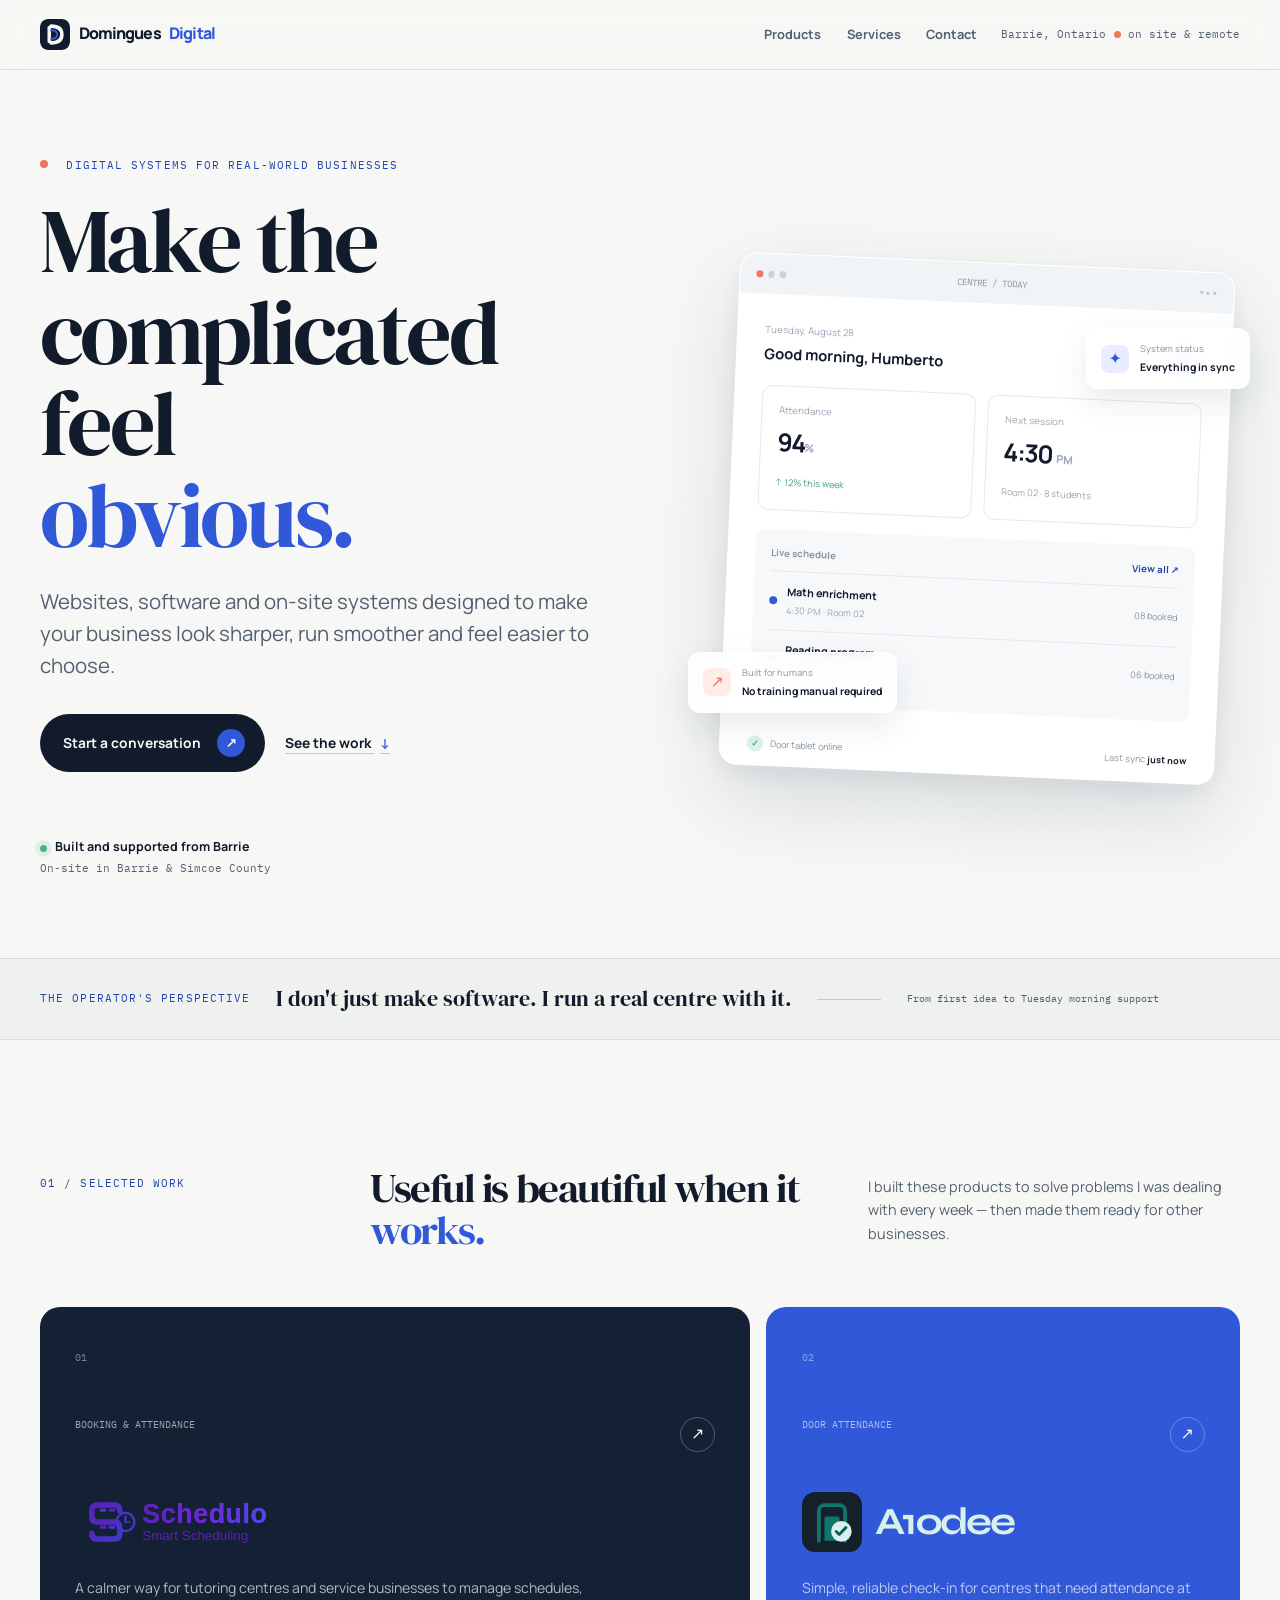
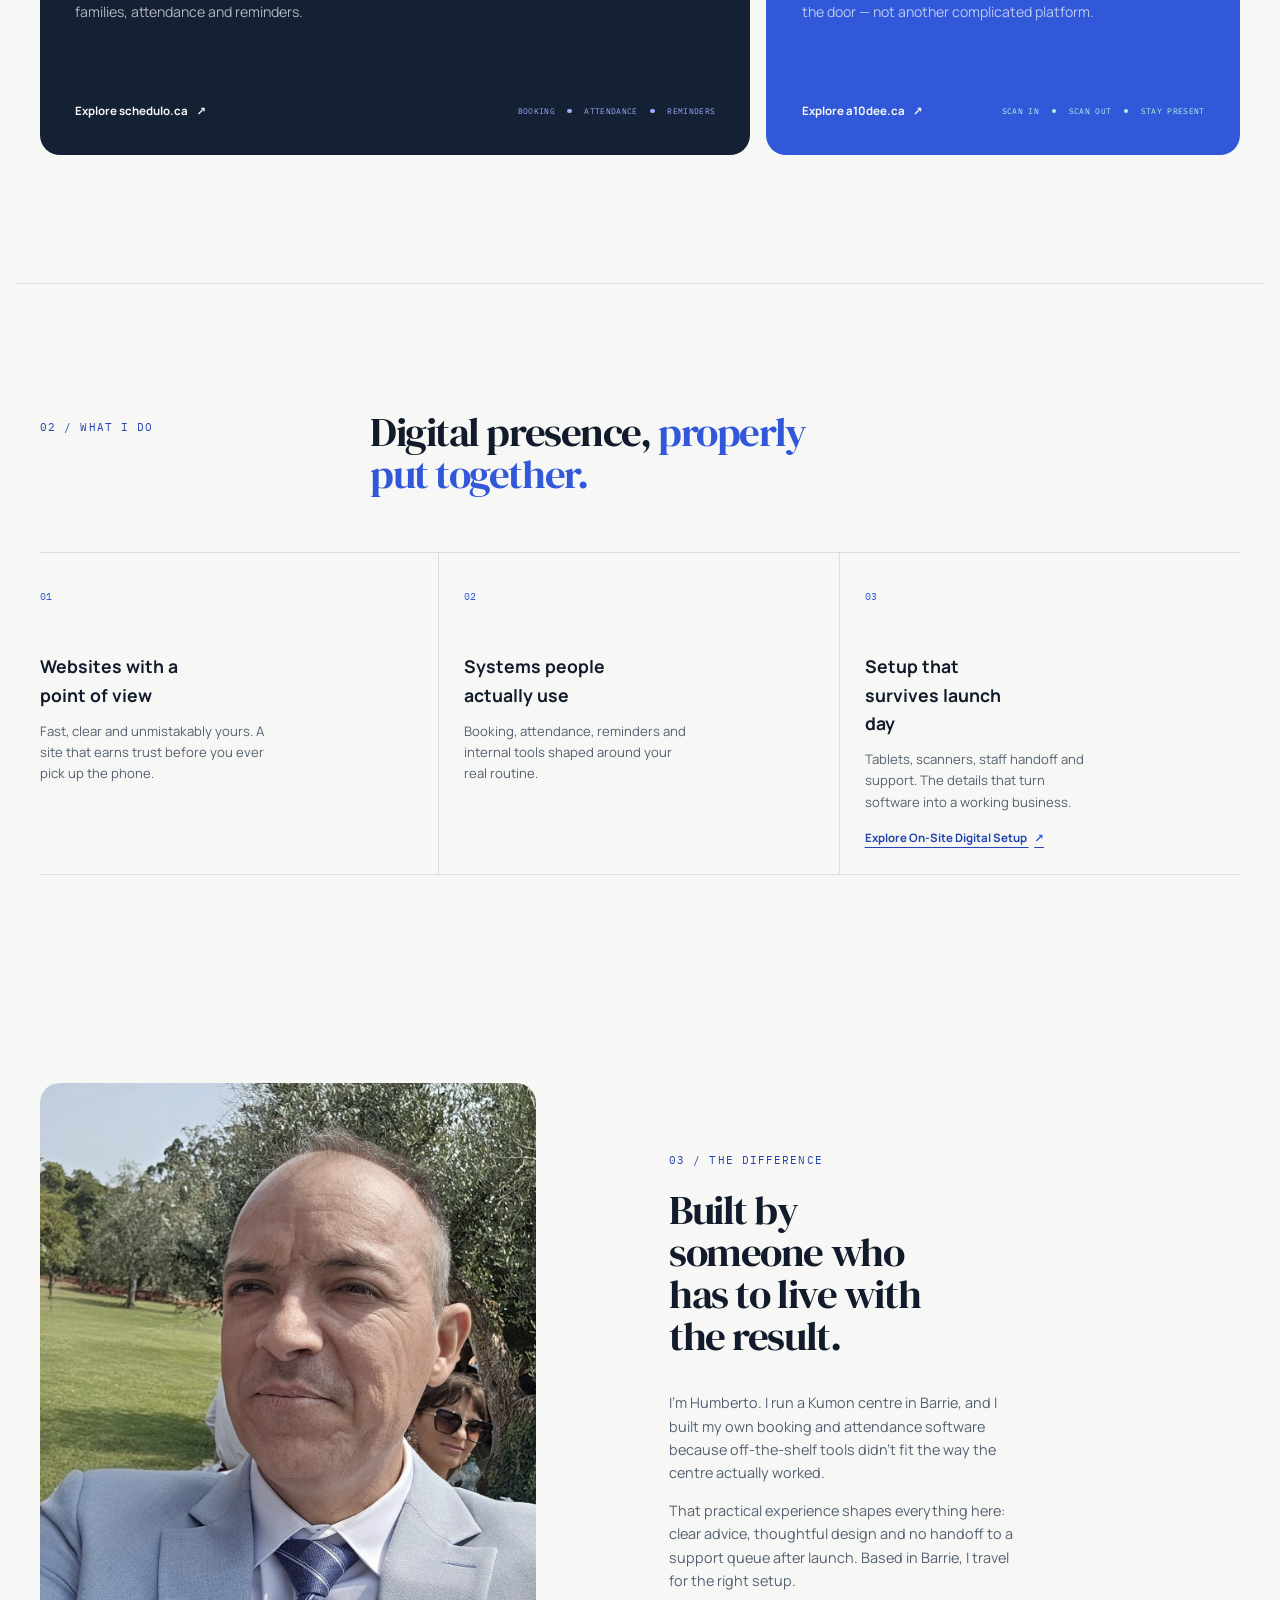
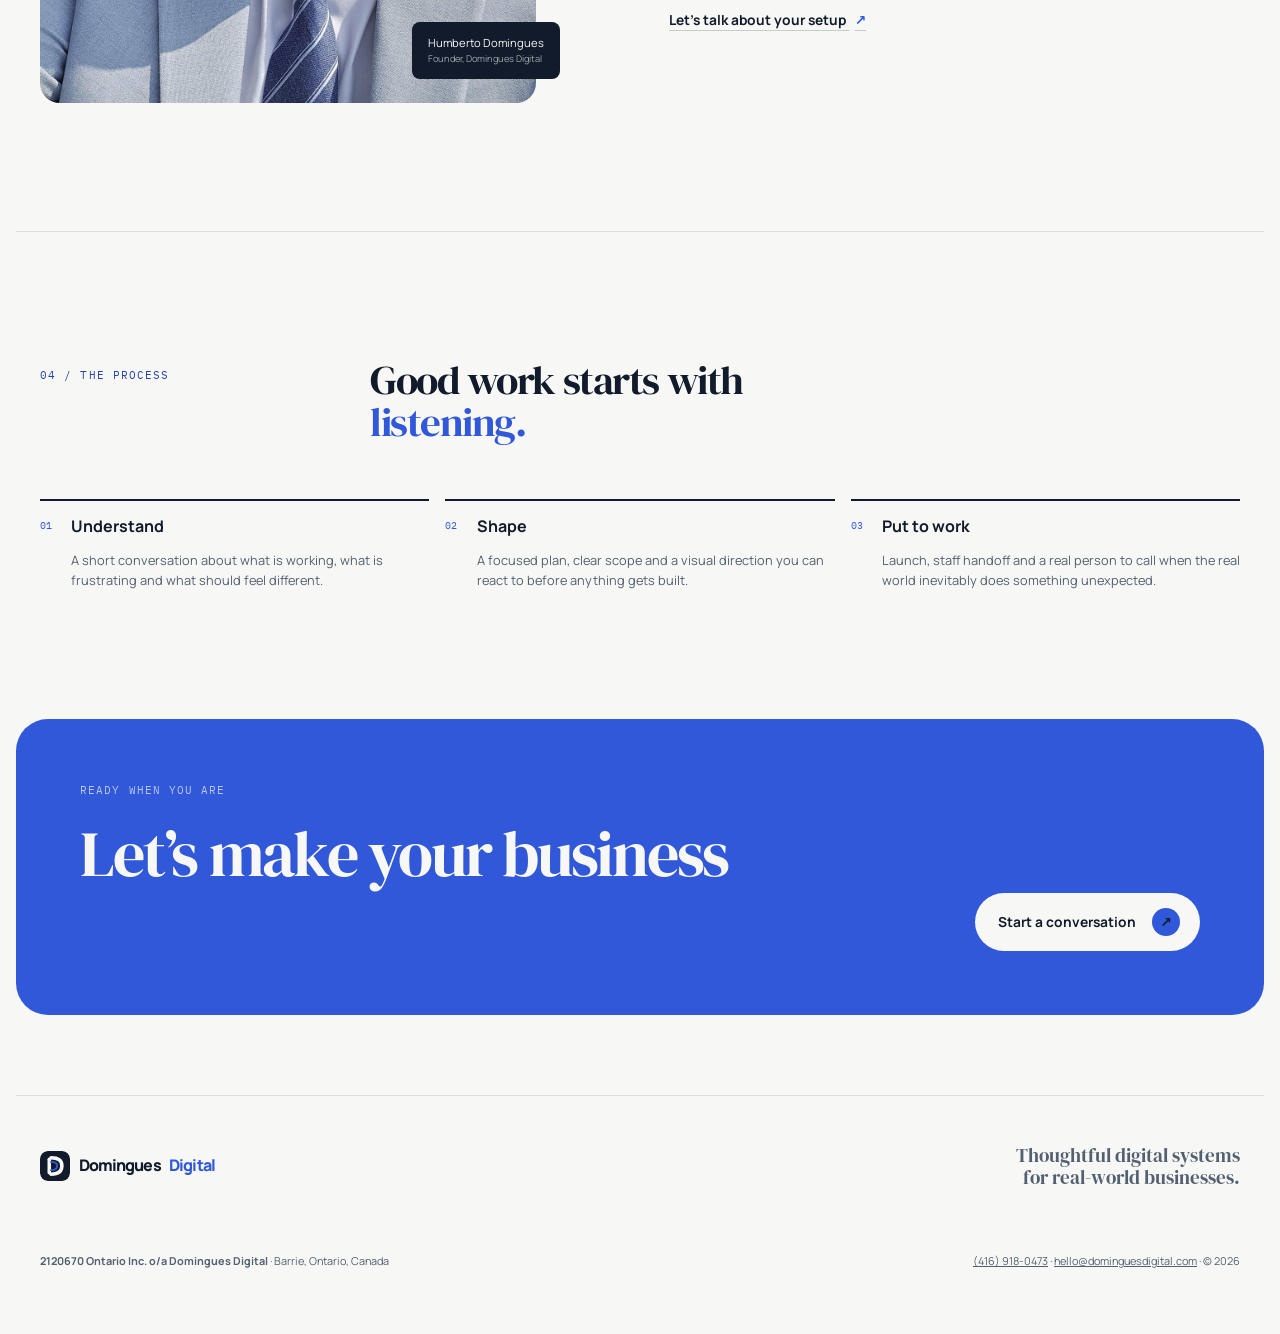
==== commit c4c0fcb1: "Restore the editorial site and add a custom mark. Hermes split Home and Contact onto the workbench l" ====
--- a/index.html
+++ b/index.html
@@ -7,6 +7,7 @@
 <meta name="description" content="Domingues Digital builds websites and sets up the software small businesses actually use — on site across Ontario by arrangement, remote anywhere. Booking, attendance, door tablets, Google profiles. Run by Humberto Domingues.">
 <link rel="canonical" href="https://dominguesdigital.com/">
 <meta name="theme-color" content="#f7f8f5">
+<link rel="icon" href="assets/dd-mark.svg" type="image/svg+xml">
 
 <meta property="og:type" content="website">
 <meta property="og:title" content="Domingues Digital — Digital systems, beautifully put to work">
@@ -54,6 +55,8 @@
     "On-site tablet and scanner setup",
     "Google Business Profile setup"
   ],
+  "logo": "https://dominguesdigital.com/assets/dd-mark.svg",
+  "image": "https://dominguesdigital.com/assets/dd-mark.svg",
   "sameAs": [
     "https://schedulo.ca/",
     "https://a10dee.ca/"
@@ -65,7 +68,7 @@
 
 <header class="masthead">
   <div class="wrap masthead__inner">
-    <a class="wordmark" href="/"><span class="wordmark__mark">D</span> Domingues<span>Digital</span></a>
+    <a class="wordmark" href="/"><img class="wordmark__logo" src="assets/dd-mark.svg" alt="" width="32" height="32"> Domingues<span>Digital</span></a>
     <nav class="nav" aria-label="Main navigation">
       <a href="products.html">Products</a>
       <a href="#services">Services</a>
@@ -108,8 +111,9 @@
   <section class="wrap section" id="work">
     <div class="section__intro"><p class="eyebrow">01 / Selected work</p><h2>Useful is beautiful when it <em>works.</em></h2><p>I built these products to solve problems I was dealing with every week — then made them ready for other businesses.</p></div>
     <div class="products">
-      <a class="product product--primary" href="https://schedulo.ca/"><span class="product__number">01</span><div class="product__top"><span class="tag">Booking &amp; attendance</span><span class="arrow">↗</span></div><h3 class="product__logo"><img src="assets/schedulo-logo-full.svg" alt="Schedulo Smart Scheduling"></h3><p>A calmer way for tutoring centres and service businesses to manage schedules, families, attendance and reminders.</p><span class="product__link">Explore schedulo.ca <b>↗</b></span><div class="product__signature">Booking <i></i> Attendance <i></i> Reminders</div></a>
-      <a class="product product--secondary" href="https://a10dee.ca/"><span class="product__number">02</span><div class="product__top"><span class="tag">Door attendance</span><span class="arrow">↗</span></div><h3 class="product__logo product__logo--a10dee"><img src="assets/a10dee-mark.svg" alt="" aria-hidden="true"><span>A10dee</span></h3><p>Simple, reliable check-in for centres that need attendance at the door — not another complicated platform.</p><span class="product__link">Explore a10dee.ca <b>↗</b></span><div class="product__signature">Scan in <i></i> Scan out <i></i> Stay present</div></a>
+      <!-- Product sites open in a new tab so this page stays available. -->
+      <a class="product product--primary" href="https://schedulo.ca/" target="_blank" rel="noopener noreferrer"><span class="product__number">01</span><div class="product__top"><span class="tag">Booking &amp; attendance</span><span class="arrow">↗</span></div><h3 class="product__logo"><img src="assets/schedulo-logo-full.svg" alt="Schedulo Smart Scheduling"></h3><p>A calmer way for tutoring centres and service businesses to manage schedules, families, attendance and reminders.</p><span class="product__link">Explore schedulo.ca <b>↗</b></span><div class="product__signature">Booking <i></i> Attendance <i></i> Reminders</div></a>
+      <a class="product product--secondary" href="https://a10dee.ca/" target="_blank" rel="noopener noreferrer"><span class="product__number">02</span><div class="product__top"><span class="tag">Door attendance</span><span class="arrow">↗</span></div><h3 class="product__logo product__logo--a10dee"><img src="assets/a10dee-mark.svg" alt="" aria-hidden="true"><span>A10dee</span></h3><p>Simple, reliable check-in for centres that need attendance at the door — not another complicated platform.</p><span class="product__link">Explore a10dee.ca <b>↗</b></span><div class="product__signature">Scan in <i></i> Scan out <i></i> Stay present</div></a>
     </div>
   </section>
 
@@ -131,7 +135,7 @@
   <section class="cta wrap" id="contact"><div><p class="eyebrow">Ready when you are</p><h2>Let’s make your business<br><em>easier to choose.</em></h2></div><a class="btn btn--light" href="contact.html">Start a conversation <span>↗</span></a></section>
 </main>
 
-<footer class="foot wrap"><div class="foot__top"><a class="wordmark wordmark--light" href="/"><span class="wordmark__mark">D</span> Domingues<span>Digital</span></a><p>Thoughtful digital systems<br>for real-world businesses.</p></div><div class="legal"><p><strong>2120670 Ontario Inc. o/a Domingues Digital</strong> · Barrie, Ontario, Canada</p><p><a href="tel:+14169180473">(416) 918-0473</a> · <a href="mailto:hello@dominguesdigital.com">hello@dominguesdigital.com</a> · © 2026</p></div></footer>
+<footer class="foot wrap"><div class="foot__top"><a class="wordmark wordmark--light" href="/"><img class="wordmark__logo" src="assets/dd-mark.svg" alt="" width="32" height="32"> Domingues<span>Digital</span></a><p>Thoughtful digital systems<br>for real-world businesses.</p></div><div class="legal"><p><strong>2120670 Ontario Inc. o/a Domingues Digital</strong> · Barrie, Ontario, Canada</p><p><a href="tel:+14169180473">(416) 918-0473</a> · <a href="mailto:hello@dominguesdigital.com">hello@dominguesdigital.com</a> · © 2026</p></div></footer>
 
 </body>
 </html>
--- a/site.css
+++ b/site.css
@@ -8,14 +8,17 @@
 a { color: var(--color-accent-ink); }
 
 .wrap { width: 100%; max-width: 78rem; margin-inline: auto; padding-inline: var(--space-lg); }
-.masthead { position: relative; z-index: 2; border-bottom: 1px solid var(--color-rule); padding-block: 1.2rem; }
+/* Sticky glass masthead keeps nav visible without a React app. */
+.masthead { position: sticky; top: 0; z-index: 20; border-bottom: 1px solid var(--color-rule); padding-block: 1.2rem; background: color-mix(in srgb, var(--color-paper) 88%, transparent); backdrop-filter: blur(14px); }
 .masthead__inner { display: flex; align-items: center; gap: 1.5rem; }
 .wordmark { display: inline-flex; align-items: center; gap: .55rem; color: var(--color-ink); font-family: var(--font-body); font-weight: 800; letter-spacing: -.06em; text-decoration: none; }
 .wordmark > span:last-child { color: var(--color-accent); }
-.wordmark__mark { display: grid; width: 1.9rem; height: 1.9rem; place-items: center; border-radius: .55rem; background: var(--color-ink); color: var(--color-paper) !important; font-family: var(--font-display); font-size: 1.25rem; font-weight: 400; letter-spacing: 0; }
+/* Custom SVG mark. Replaces the old generic letter-D tile. */
+.wordmark__logo { display: block; width: 1.9rem; height: 1.9rem; border-radius: .5rem; flex-shrink: 0; }
 .nav { display: flex; gap: 1.6rem; margin-left: auto; }
 .nav a, .masthead__meta { color: var(--color-ink-2); font-size: .8rem; text-decoration: none; }
 .nav a { font-weight: 700; }
+.nav a[aria-current="page"] { color: var(--color-ink); }
 .nav a:hover, .text-link:hover { color: var(--color-accent); }
 .masthead__meta { display: inline-flex; align-items: center; gap: .45rem; font-family: var(--font-mono); font-size: .68rem; white-space: nowrap; }
 .masthead__meta i, .eyebrow span, .signal { display: inline-block; width: .45rem; height: .45rem; border-radius: 50%; background: var(--color-coral); }
@@ -27,6 +30,12 @@
 h1, h2, h3 { margin-top: 0; }
 h1, h2 { font-family: var(--font-display); font-weight: 400; letter-spacing: -.035em; line-height: 1.02; }
 h1 { max-width: 8ch; margin-bottom: 1.6rem; font-size: var(--text-display); }
+/* Soft BlurText-style entrance. CSS only — no React Bits on this site. */
+.hero h1 { animation: hero-in 720ms var(--ease-out) both; }
+@keyframes hero-in {
+  from { opacity: 0; transform: translateY(14px); filter: blur(8px); }
+  to { opacity: 1; transform: none; filter: none; }
+}
 h1 em, h2 em { color: var(--color-accent); font-style: normal; }
 .hero__lede { max-width: 36rem; margin: 0 0 2rem; color: var(--color-ink-2); font-size: clamp(1.05rem, 1.6vw, 1.3rem); line-height: 1.55; }
 .actions { display: flex; flex-wrap: wrap; align-items: center; gap: 1.25rem; }
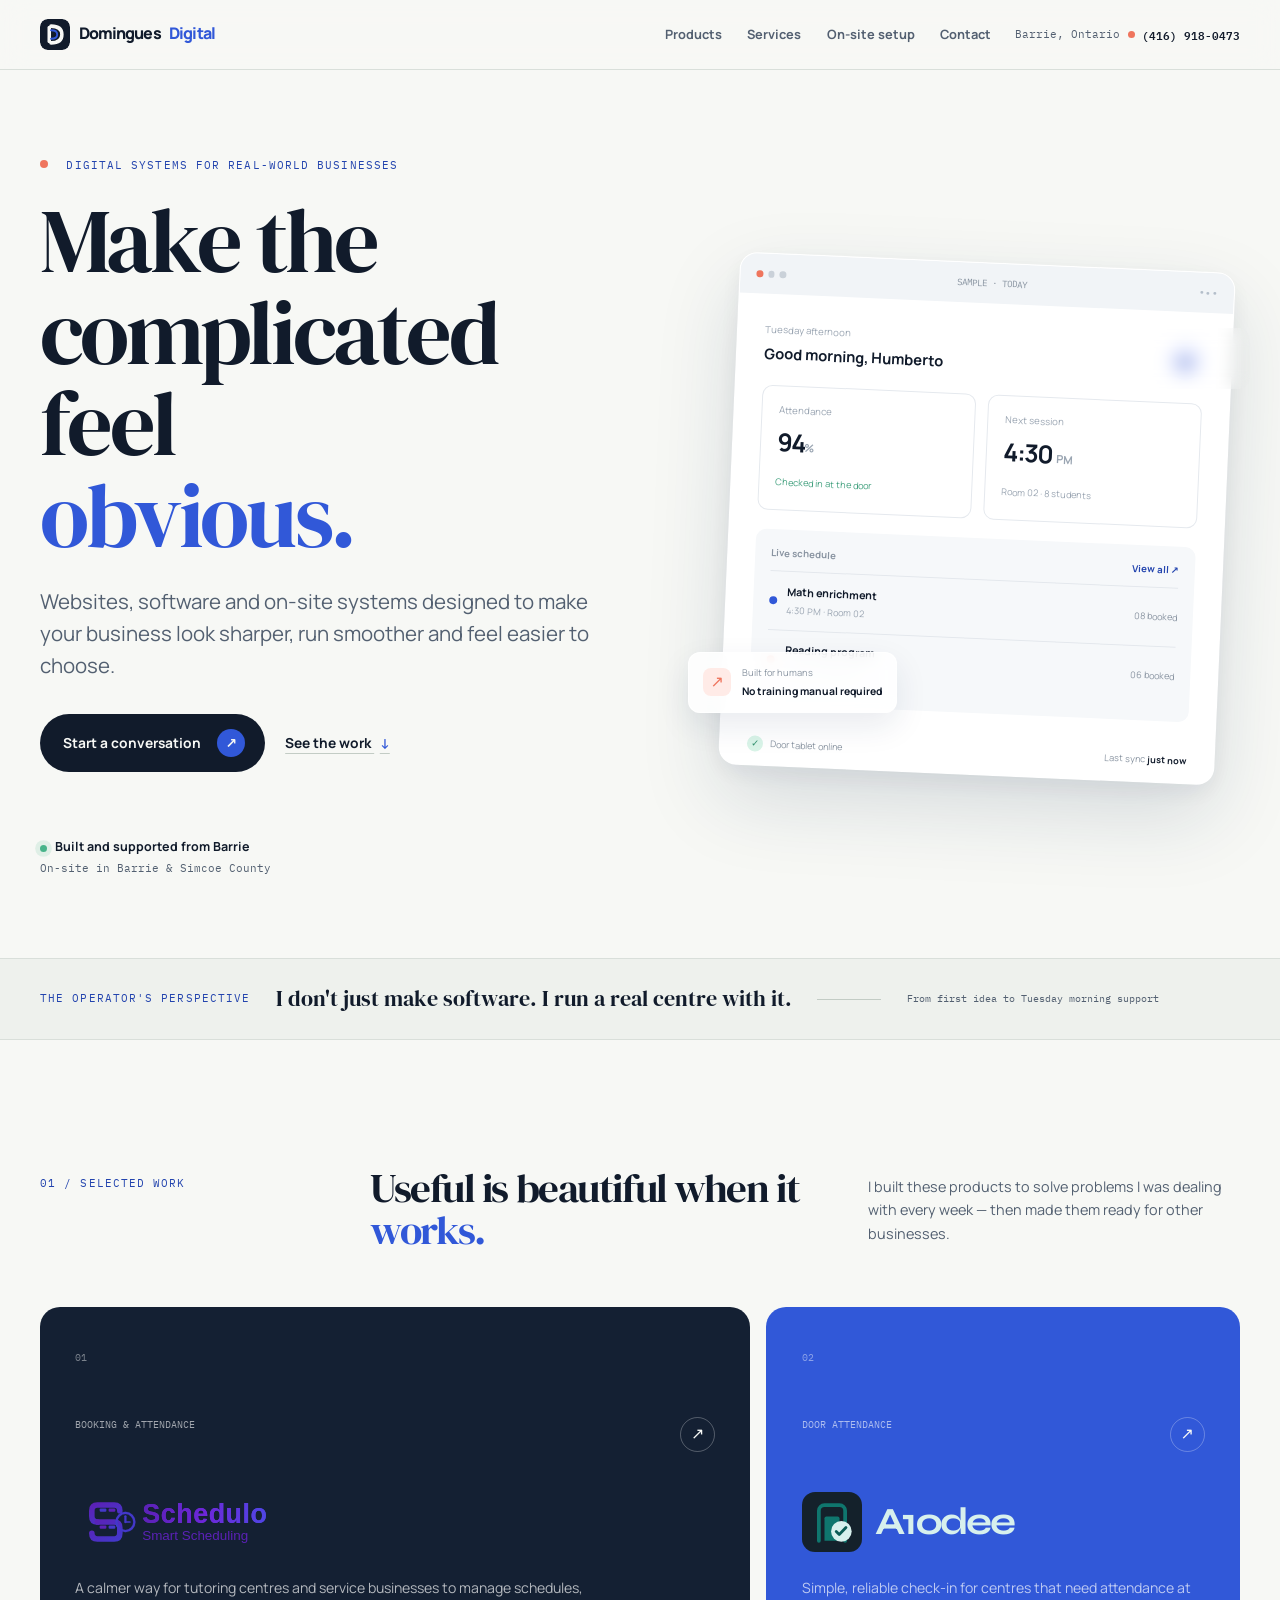
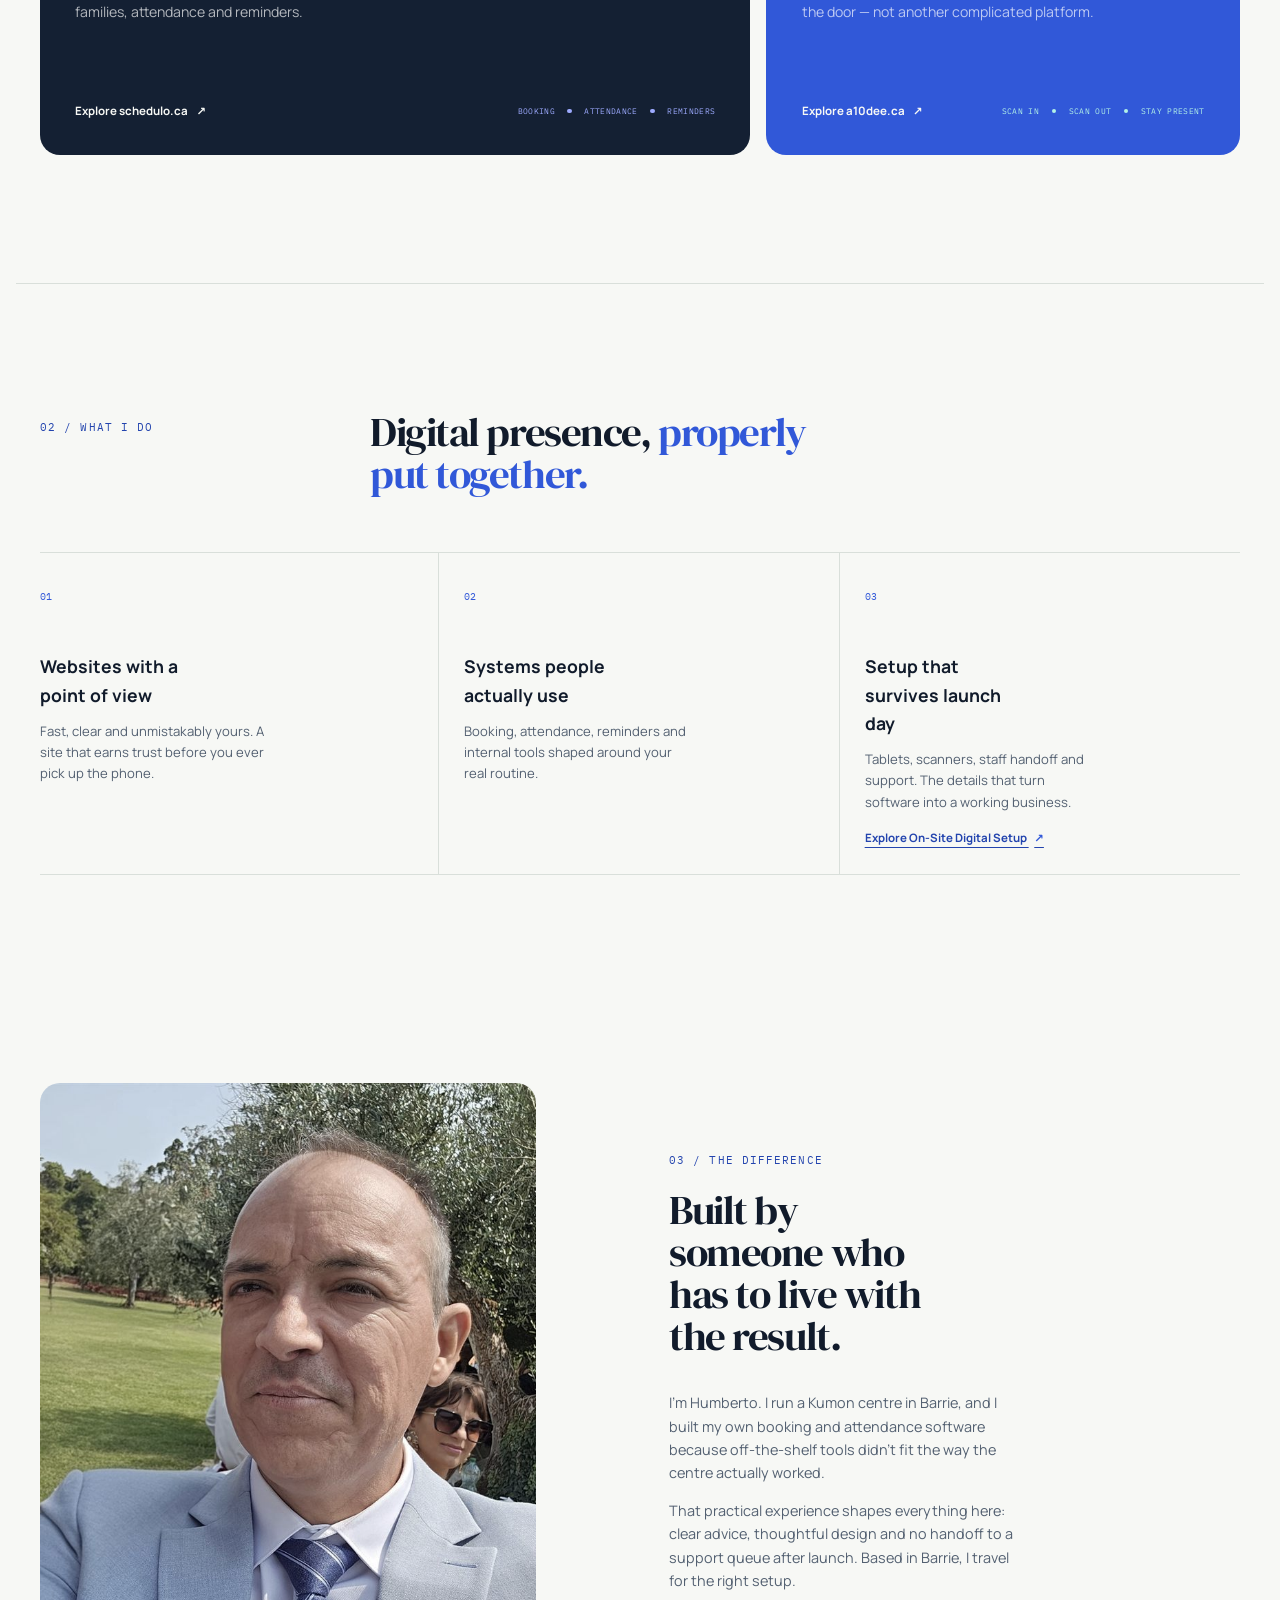
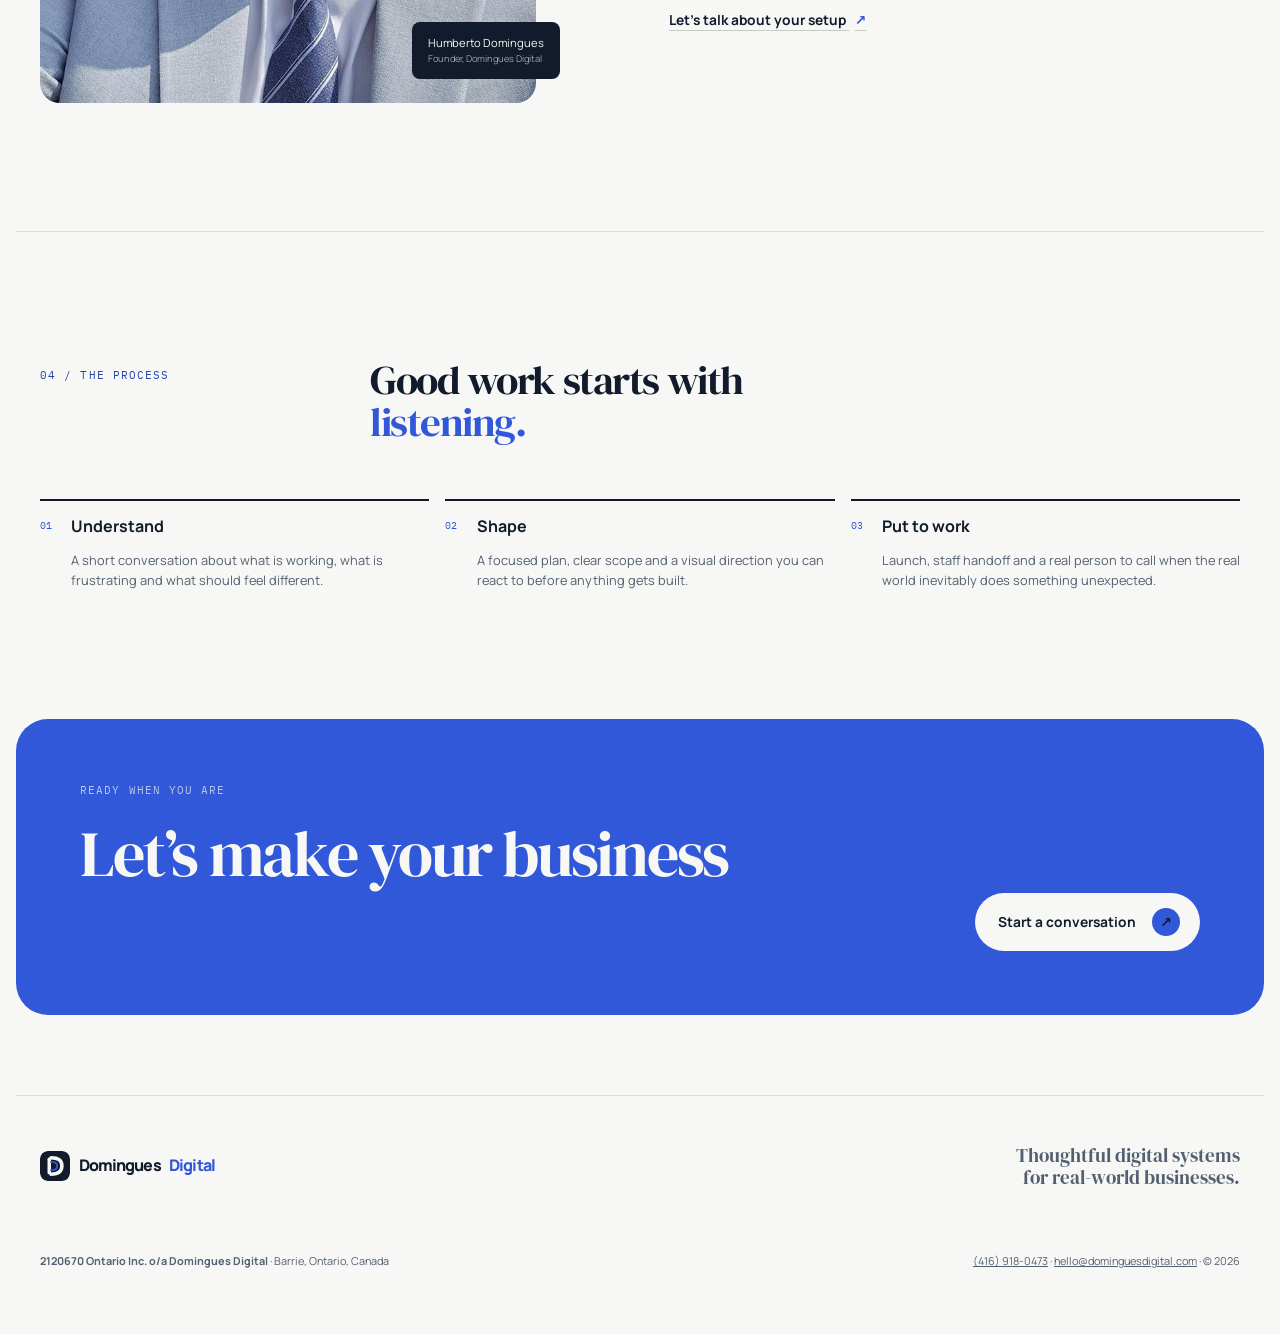
==== commit 1f899f9f: "Audit fixes: mobile overflow, share image, 404 page, nav and header phone. Fixes 320px sideways scro" ====
--- a/index.html
+++ b/index.html
@@ -4,7 +4,7 @@
 <meta charset="utf-8">
 <meta name="viewport" content="width=device-width, initial-scale=1">
 <title>Domingues Digital — Digital systems, beautifully put to work</title>
-<meta name="description" content="Domingues Digital builds websites and sets up the software small businesses actually use — on site across Ontario by arrangement, remote anywhere. Booking, attendance, door tablets, Google profiles. Run by Humberto Domingues.">
+<meta name="description" content="Domingues Digital builds websites and sets up the software small businesses actually use — on site in Barrie and Simcoe County, remote across Ontario. Booking, attendance, door tablets, Google profiles. Run by Humberto Domingues.">
 <link rel="canonical" href="https://dominguesdigital.com/">
 <meta name="theme-color" content="#f7f8f5">
 <link rel="icon" href="assets/dd-mark.svg" type="image/svg+xml">
@@ -14,10 +14,17 @@
 <meta property="og:description" content="Websites, booking and attendance systems, door tablets, Google profiles. Set up properly, wherever your business is.">
 <meta property="og:url" content="https://dominguesdigital.com/">
 <meta property="og:locale" content="en_CA">
+<meta property="og:site_name" content="Domingues Digital">
+<!-- 1200x630 card shown when the link is shared in iMessage, WhatsApp, LinkedIn, Slack. -->
+<meta property="og:image" content="https://dominguesdigital.com/assets/og-image.png">
+<meta property="og:image:width" content="1200">
+<meta property="og:image:height" content="630">
+<meta property="og:image:alt" content="Domingues Digital — Make the complicated feel obvious.">
+<meta name="twitter:card" content="summary_large_image">
 
 <link rel="preconnect" href="https://fonts.googleapis.com">
 <link rel="preconnect" href="https://fonts.gstatic.com" crossorigin>
-<link href="https://fonts.googleapis.com/css2?family=DM+Serif+Display&family=IBM+Plex+Mono:wght@400&family=Manrope:wght@400;500;600;700;800&family=Montserrat:wght@700&family=Syne:wght@700&display=swap" rel="stylesheet">
+<link href="https://fonts.googleapis.com/css2?family=DM+Serif+Display&family=IBM+Plex+Mono:wght@400&family=Manrope:wght@400;500;600;700;800&family=Syne:wght@700&display=swap" rel="stylesheet">
 <link rel="stylesheet" href="site.css">
 
 <script type="application/ld+json">
@@ -65,6 +72,7 @@
 </script>
 </head>
 <body>
+<a class="skip" href="#main">Skip to content</a>
 
 <header class="masthead">
   <div class="wrap masthead__inner">
@@ -72,13 +80,14 @@
     <nav class="nav" aria-label="Main navigation">
       <a href="products.html">Products</a>
       <a href="#services">Services</a>
-      <a href="#contact">Contact</a>
+      <a href="on-site-setup.html">On-site setup</a>
+      <a href="contact.html">Contact</a>
     </nav>
-    <span class="masthead__meta">Barrie, Ontario <i></i> on site &amp; remote</span>
+    <span class="masthead__meta">Barrie, Ontario <i></i> <a href="tel:+14169180473">(416) 918-0473</a></span>
   </div>
 </header>
 
-<main>
+<main id="main">
   <section class="hero wrap">
     <div class="hero__copy">
       <p class="eyebrow"><span></span> Digital systems for real-world businesses</p>
@@ -93,9 +102,9 @@
     <div class="hero__visual" aria-label="A preview of a digital operations dashboard">
       <div class="visual__glow"></div>
       <div class="dashboard">
-        <div class="dashboard__bar"><span class="window-dots"><i></i><i></i><i></i></span><span>centre / today</span><b>•••</b></div>
-        <div class="dashboard__head"><div><small>Tuesday, August 28</small><strong>Good morning, Humberto</strong></div><span class="avatar">HD</span></div>
-        <div class="dashboard__stats"><div><small>Attendance</small><strong>94<span>%</span></strong><label>↑ 12% this week</label></div><div><small>Next session</small><strong>4:30 <span>PM</span></strong><label class="muted">Room 02 · 8 students</label></div></div>
+        <div class="dashboard__bar"><span class="window-dots"><i></i><i></i><i></i></span><span>sample · today</span><b>•••</b></div>
+        <div class="dashboard__head"><div><small>Tuesday afternoon</small><strong>Good morning, Humberto</strong></div><span class="avatar">HD</span></div>
+        <div class="dashboard__stats"><div><small>Attendance</small><strong>94<span>%</span></strong><label>Checked in at the door</label></div><div><small>Next session</small><strong>4:30 <span>PM</span></strong><label class="muted">Room 02 · 8 students</label></div></div>
         <div class="dashboard__list"><div class="list__label"><span>Live schedule</span><span>View all ↗</span></div><div class="list__item"><b class="dot dot--blue"></b><span><strong>Math enrichment</strong><small>4:30 PM · Room 02</small></span><i>08 booked</i></div><div class="list__item"><b class="dot dot--coral"></b><span><strong>Reading program</strong><small>5:15 PM · Room 01</small></span><i>06 booked</i></div></div>
         <div class="dashboard__footer"><span><b class="check">✓</b> Door tablet online</span><span>Last sync <strong>just now</strong></span></div>
       </div>
@@ -135,7 +144,7 @@
   <section class="cta wrap" id="contact"><div><p class="eyebrow">Ready when you are</p><h2>Let’s make your business<br><em>easier to choose.</em></h2></div><a class="btn btn--light" href="contact.html">Start a conversation <span>↗</span></a></section>
 </main>
 
-<footer class="foot wrap"><div class="foot__top"><a class="wordmark wordmark--light" href="/"><img class="wordmark__logo" src="assets/dd-mark.svg" alt="" width="32" height="32"> Domingues<span>Digital</span></a><p>Thoughtful digital systems<br>for real-world businesses.</p></div><div class="legal"><p><strong>2120670 Ontario Inc. o/a Domingues Digital</strong> · Barrie, Ontario, Canada</p><p><a href="tel:+14169180473">(416) 918-0473</a> · <a href="mailto:hello@dominguesdigital.com">hello@dominguesdigital.com</a> · © 2026</p></div></footer>
+<footer class="foot wrap"><div class="foot__top"><a class="wordmark" href="/"><img class="wordmark__logo" src="assets/dd-mark.svg" alt="" width="32" height="32"> Domingues<span>Digital</span></a><p>Thoughtful digital systems<br>for real-world businesses.</p></div><div class="legal"><p><strong>2120670 Ontario Inc. o/a Domingues Digital</strong> · Barrie, Ontario, Canada</p><p><a href="tel:+14169180473">(416) 918-0473</a> · <a href="mailto:hello@dominguesdigital.com">hello@dominguesdigital.com</a> · © 2026</p></div></footer>
 
 </body>
 </html>
--- a/site.css
+++ b/site.css
@@ -21,6 +21,12 @@
 .nav a[aria-current="page"] { color: var(--color-ink); }
 .nav a:hover, .text-link:hover { color: var(--color-accent); }
 .masthead__meta { display: inline-flex; align-items: center; gap: .45rem; font-family: var(--font-mono); font-size: .68rem; white-space: nowrap; }
+/* Phone number in the header: local buyers call, they rarely fill forms. */
+.masthead__meta a { color: var(--color-ink); font-weight: 600; text-decoration: none; }
+.masthead__meta a:hover { color: var(--color-accent); }
+/* Keyboard users can jump past the header. Hidden until focused. */
+.skip { position: absolute; left: 1rem; top: -4rem; z-index: 50; padding: .6rem 1rem; border-radius: 999px; background: var(--color-ink); color: var(--color-paper); font-size: .8rem; font-weight: 700; text-decoration: none; }
+.skip:focus { top: 1rem; }
 .masthead__meta i, .eyebrow span, .signal { display: inline-block; width: .45rem; height: .45rem; border-radius: 50%; background: var(--color-coral); }
 
 /* The hero pairs a confident editorial message with a product-like visual. */
@@ -30,11 +36,13 @@
 h1, h2, h3 { margin-top: 0; }
 h1, h2 { font-family: var(--font-display); font-weight: 400; letter-spacing: -.035em; line-height: 1.02; }
 h1 { max-width: 8ch; margin-bottom: 1.6rem; font-size: var(--text-display); }
-/* Soft BlurText-style entrance. CSS only — no React Bits on this site. */
-.hero h1 { animation: hero-in 720ms var(--ease-out) both; }
+/* Soft entrance for the headline. CSS only — no React Bits on this site.
+ * No blur filter: it repaints a huge text layer on low-end phones and can
+ * be caught mid-frame by crawlers and screenshot tools. */
+.hero h1 { animation: hero-in 520ms var(--ease-out) both; }
 @keyframes hero-in {
-  from { opacity: 0; transform: translateY(14px); filter: blur(8px); }
-  to { opacity: 1; transform: none; filter: none; }
+  from { opacity: 0; transform: translateY(12px); }
+  to { opacity: 1; transform: none; }
 }
 h1 em, h2 em { color: var(--color-accent); font-style: normal; }
 .hero__lede { max-width: 36rem; margin: 0 0 2rem; color: var(--color-ink-2); font-size: clamp(1.05rem, 1.6vw, 1.3rem); line-height: 1.55; }
@@ -49,7 +57,8 @@
 .signal { margin-right: .5rem; background: #48b38a; vertical-align: -1px; box-shadow: 0 0 0 .3rem #48b38a22; }
 
 .hero__visual { position: relative; min-height: 31rem; display: grid; place-items: center; }
-.visual__glow { position: absolute; width: 22rem; height: 22rem; border-radius: 50%; background: #cfdcff; filter: blur(1px); opacity: .8; }
+/* Capped to the viewport so the glow never causes sideways scroll on 320px phones. */
+.visual__glow { position: absolute; width: min(22rem, 88vw); height: min(22rem, 88vw); border-radius: 50%; background: #cfdcff; filter: blur(1px); opacity: .8; }
 .dashboard { position: relative; z-index: 1; width: min(100%, 31rem); overflow: hidden; border: 1px solid #ffffffaa; border-radius: 1.1rem; background: #fff; box-shadow: 0 2rem 5rem #182d5425, 0 .5rem 1.5rem #182d5410; transform: rotate(2.5deg); }
 .dashboard__bar, .dashboard__footer, .list__label { display: flex; align-items: center; justify-content: space-between; }
 .dashboard__bar { padding: .8rem 1rem; background: #f1f4f7; color: #8994a1; font-family: var(--font-mono); font-size: .57rem; text-transform: uppercase; }
@@ -72,11 +81,14 @@
 .process-section { border-top: 1px solid var(--color-rule); }.process { display: grid; grid-template-columns: repeat(3, 1fr); gap: 1rem; margin: 0; padding: 0; list-style: none; }.process li { display: flex; gap: 1.2rem; padding-top: 1rem; border-top: 2px solid var(--color-ink); }.process li > span { color: var(--color-accent); font-family: var(--font-mono); font-size: .65rem; }.process h3 { margin: -.2rem 0 .6rem; font-size: 1rem; }.process p { margin: 0; color: var(--color-ink-2); font-size: .8rem; }
 .cta { display: flex; align-items: end; justify-content: space-between; gap: 2rem; margin-bottom: 5rem; border-radius: var(--radius-lg); padding: 4rem; background: var(--color-accent); color: var(--color-paper); }.cta .eyebrow { color: #ffffffaa; }.cta h2 { margin: 0; font-size: clamp(2.4rem, 5vw, 4.6rem); }.btn--light { background: var(--color-paper); color: var(--color-ink); }.btn--light:hover { background: #fff; color: var(--color-accent-ink); }
 .service-hero { display: grid; grid-template-columns: 1fr .8fr; gap: 4rem; align-items: center; min-height: 39rem; padding-block: 6rem 5rem; }.service-hero h1 { max-width: 10ch; }.service-hero__visual { position: relative; display: grid; width: min(22rem, 100%); aspect-ratio: 1; margin-inline: auto; place-items: center; border: 1px solid var(--color-rule-2); border-radius: 50%; background: radial-gradient(circle, #dfe6ff 0, #f7f8f500 64%); color: var(--color-accent); font-family: var(--font-mono); }.service-hero__visual::before, .service-hero__visual::after { position: absolute; content: ""; border: 1px solid var(--color-rule); border-radius: 50%; }.service-hero__visual::before { inset: 2rem; }.service-hero__visual::after { inset: 4rem; border-color: var(--color-accent); opacity: .35; }.service-hero__visual > span { position: absolute; top: 2rem; left: 3rem; font-size: .62rem; letter-spacing: .1em; }.service-hero__visual strong { z-index: 1; color: var(--color-ink); font-family: var(--font-display); font-size: 2.5rem; font-weight: 400; letter-spacing: -.04em; line-height: .9; text-align: center; }.service-hero__visual i { position: absolute; right: 2.2rem; bottom: 4rem; width: .75rem; height: .75rem; border-radius: 50%; background: var(--color-coral); box-shadow: 0 0 0 .5rem #ef755d22; }.service-hero__visual small { position: absolute; bottom: 2rem; color: var(--color-ink-2); font-size: .52rem; letter-spacing: .08em; }.service-detail { padding-block: 8rem; border-top: 1px solid var(--color-rule); }.service-deliverables { display: grid; grid-template-columns: repeat(2, 1fr); gap: 1px; border-block: 1px solid var(--color-rule); }.service-deliverables article { min-height: 13rem; padding: 1.5rem 2rem 1.5rem 0; border-right: 1px solid var(--color-rule); }.service-deliverables article:nth-child(even) { padding-left: 2rem; border-right: 0; }.service-deliverables article:nth-child(n + 3) { border-top: 1px solid var(--color-rule); }.service-deliverables span { color: var(--color-accent); font-family: var(--font-mono); font-size: .65rem; }.service-deliverables h3 { max-width: 19ch; margin: 2rem 0 .6rem; font-size: 1.05rem; }.service-deliverables p { max-width: 36ch; margin: 0; color: var(--color-ink-2); font-size: .82rem; }.service-process { display: grid; grid-template-columns: .8fr 1.2fr; gap: 4rem; padding-block: 5rem 8rem; border-top: 1px solid var(--color-rule); }.service-process h2, .service-area-band h2 { font-size: var(--text-2xl); }.service-process .process { grid-template-columns: 1fr; }.service-area-band { display: grid; grid-template-columns: 1fr 1fr; gap: 4rem; align-items: center; margin-bottom: 5rem; border-radius: var(--radius-md); padding-block: 3rem; background: var(--color-paper-2); }.service-area-band h2 { margin: 0; }.service-area-band > p { max-width: 40ch; margin: 0; color: var(--color-ink-2); font-size: .9rem; }
-.contact-hero { display: grid; grid-template-columns: 1fr .7fr; gap: 2rem; align-items: center; padding-block: 7rem 5rem; }.contact-hero h1 { max-width: 9ch; }.contact-orbit { position: relative; display: grid; width: min(19rem, 60vw); aspect-ratio: 1; margin-inline: auto; place-items: center; border: 1px solid var(--color-rule-2); border-radius: 50%; color: var(--color-accent); font-family: var(--font-mono); font-size: .7rem; }.contact-orbit::before, .contact-orbit::after { position: absolute; content: ""; border: 1px solid var(--color-rule); border-radius: 50%; }.contact-orbit::before { inset: 1.8rem; }.contact-orbit::after { inset: 3.7rem; border-color: var(--color-accent); opacity: .35; }.contact-orbit i { position: absolute; top: 1rem; right: 3rem; width: .7rem; height: .7rem; border-radius: 50%; background: var(--color-coral); box-shadow: 0 0 0 .5rem #ef755d22; }.contact-orbit b { z-index: 1; color: var(--color-ink); font-family: var(--font-display); font-size: 1.8rem; font-weight: 400; letter-spacing: -.04em; line-height: .9; text-align: center; }.contact-grid { display: grid; grid-template-columns: 1.1fr .9fr; gap: 1rem; padding-bottom: 8rem; }.contact-panel { border-radius: var(--radius-md); padding: 2.5rem; background: var(--color-night); color: var(--color-paper); }.contact-panel .eyebrow { color: #ffffff99; }.contact-panel h2 { margin-bottom: .7rem; font-size: 2.8rem; }.contact-panel > p:not(.eyebrow) { max-width: 34ch; margin-bottom: 2.5rem; color: #ffffffad; font-size: .9rem; }.contact-detail { display: flex; align-items: baseline; justify-content: space-between; gap: 1rem; padding-block: 1rem; border-top: 1px solid #ffffff25; }.contact-detail span { color: #ffffff80; font-family: var(--font-mono); font-size: .63rem; text-transform: uppercase; }.contact-detail a { color: var(--color-paper); font-size: .95rem; font-weight: 700; }.contact-panel .actions { margin-top: 1.5rem; }.contact-aside { border: 1px solid var(--color-rule); border-radius: var(--radius-md); padding: 2.5rem; }.contact-aside h3 { margin-bottom: 1.5rem; font-family: var(--font-display); font-size: 1.7rem; font-weight: 400; }.contact-aside ul { margin: 0 0 2.5rem; padding: 0; list-style: none; }.contact-aside li { padding: .7rem 0 .7rem 1.5rem; border-top: 1px solid var(--color-rule); font-size: .82rem; }.contact-aside li::before { content: "↗"; margin-left: -1.5rem; margin-right: .7rem; color: var(--color-accent); }.service-area { display: grid; grid-template-columns: .7fr 1.3fr; gap: .55rem 1rem; padding-top: 1.2rem; border-top: 1px solid var(--color-rule); }.service-area span { color: var(--color-ink-3); font-family: var(--font-mono); font-size: .62rem; text-transform: uppercase; }.service-area strong { font-size: .7rem; }.support-section { display: grid; grid-template-columns: .8fr 1.2fr; gap: 4rem; align-items: start; padding-block: 5rem 8rem; border-top: 1px solid var(--color-rule); }.support-section h2 { margin-bottom: .7rem; font-size: var(--text-2xl); }.support-section > div > p:last-child { max-width: 32ch; color: var(--color-ink-2); font-size: .85rem; }.support-links { border-top: 1px solid var(--color-rule); }.support-links a { display: flex; justify-content: space-between; gap: 1rem; padding: 1.3rem 0; border-bottom: 1px solid var(--color-rule); color: var(--color-ink); text-decoration: none; }.support-links span { color: var(--color-ink-2); font-size: .75rem; }.support-links strong { font-size: .85rem; }.support-links b { margin-left: .8rem; color: var(--color-accent); }
+.contact-hero { display: grid; grid-template-columns: 1fr .7fr; gap: 2rem; align-items: center; padding-block: 7rem 5rem; }.contact-hero h1 { max-width: 9ch; }.contact-orbit { position: relative; display: grid; width: min(19rem, 60vw); aspect-ratio: 1; margin-inline: auto; place-items: center; border: 1px solid var(--color-rule-2); border-radius: 50%; color: var(--color-accent); font-family: var(--font-mono); font-size: .7rem; }.contact-orbit::before, .contact-orbit::after { position: absolute; content: ""; border: 1px solid var(--color-rule); border-radius: 50%; }.contact-orbit::before { inset: 1.8rem; }.contact-orbit::after { inset: 3.7rem; border-color: var(--color-accent); opacity: .35; }.contact-orbit i { position: absolute; top: 1rem; right: 3rem; width: .7rem; height: .7rem; border-radius: 50%; background: var(--color-coral); box-shadow: 0 0 0 .5rem #ef755d22; }.contact-orbit b { z-index: 1; color: var(--color-ink); font-family: var(--font-display); font-size: 1.8rem; font-weight: 400; letter-spacing: -.04em; line-height: .9; text-align: center; }.contact-grid { display: grid; grid-template-columns: 1.1fr .9fr; gap: 1rem; padding-bottom: 8rem; }.contact-panel { border-radius: var(--radius-md); padding: 2.5rem; background: var(--color-night); color: var(--color-paper); }.contact-panel .eyebrow { color: #ffffff99; }.contact-panel h2 { margin-bottom: .7rem; font-size: 2.8rem; }.contact-panel > p:not(.eyebrow) { max-width: 34ch; margin-bottom: 2.5rem; color: #ffffffad; font-size: .9rem; }.contact-detail { display: flex; flex-wrap: wrap; align-items: baseline; justify-content: space-between; gap: .25rem 1rem; padding-block: 1rem; border-top: 1px solid #ffffff25; }
+.contact-detail a { overflow-wrap: anywhere; }.contact-detail span { color: #ffffff80; font-family: var(--font-mono); font-size: .63rem; text-transform: uppercase; }.contact-detail a { color: var(--color-paper); font-size: .95rem; font-weight: 700; }.contact-panel .actions { margin-top: 1.5rem; }.contact-aside { border: 1px solid var(--color-rule); border-radius: var(--radius-md); padding: 2.5rem; }.contact-aside h3 { margin-bottom: 1.5rem; font-family: var(--font-display); font-size: 1.7rem; font-weight: 400; }.contact-aside ul { margin: 0 0 2.5rem; padding: 0; list-style: none; }.contact-aside li { padding: .7rem 0 .7rem 1.5rem; border-top: 1px solid var(--color-rule); font-size: .82rem; }.contact-aside li::before { content: "↗"; margin-left: -1.5rem; margin-right: .7rem; color: var(--color-accent); }.service-area { display: grid; grid-template-columns: .7fr 1.3fr; gap: .55rem 1rem; padding-top: 1.2rem; border-top: 1px solid var(--color-rule); }.service-area span { color: var(--color-ink-3); font-family: var(--font-mono); font-size: .62rem; text-transform: uppercase; }.service-area strong { font-size: .7rem; }.support-section { display: grid; grid-template-columns: .8fr 1.2fr; gap: 4rem; align-items: start; padding-block: 5rem 8rem; border-top: 1px solid var(--color-rule); }.support-section h2 { margin-bottom: .7rem; font-size: var(--text-2xl); }.support-section > div > p:last-child { max-width: 32ch; color: var(--color-ink-2); font-size: .85rem; }.support-links { border-top: 1px solid var(--color-rule); }.support-links a { display: flex; justify-content: space-between; gap: 1rem; padding: 1.3rem 0; border-bottom: 1px solid var(--color-rule); color: var(--color-ink); text-decoration: none; }.support-links span { color: var(--color-ink-2); font-size: .75rem; }.support-links strong { font-size: .85rem; }.support-links b { margin-left: .8rem; color: var(--color-accent); }
 .foot { padding-block: 3rem 4rem; border-top: 1px solid var(--color-rule); }.foot__top { display: flex; justify-content: space-between; gap: 2rem; padding-bottom: 4rem; }.foot__top p { margin: 0; color: var(--color-ink-2); font-family: var(--font-display); font-size: 1.2rem; line-height: 1.15; text-align: right; }.legal { display: flex; justify-content: space-between; gap: 1rem; color: var(--color-ink-2); font-size: .68rem; }.legal p { margin: 0; }.legal a { color: inherit; }
 a:focus-visible, .btn:focus-visible { outline: 3px solid var(--color-coral); outline-offset: 4px; border-radius: var(--radius-sm); }
 
 @media (max-width: 60rem) { .hero { grid-template-columns: 1fr; padding-block: 4rem; }.hero__visual { max-width: 40rem; margin: 0 auto; width: 100%; }.section__intro { grid-template-columns: .6fr 1fr; }.section__intro > p:last-child { grid-column: 2; }.story { gap: 3rem; } }
-@media (max-width: 48rem) { .wrap { padding-inline: 1.25rem; }.masthead__inner { flex-wrap: wrap; }.masthead__meta { order: 3; width: 100%; }.nav { gap: 1rem; }.hero { min-height: 0; padding-block: 4rem 3rem; }.hero__note { margin-top: 2.5rem; }.hero__visual { min-height: 25rem; }.float-card--top { right: -1%; }.float-card--bottom { left: -1%; }.dashboard { transform: rotate(1deg); }.proof-band__inner { flex-wrap: wrap; gap: .7rem 1rem; }.proof-band p { width: 100%; order: 2; }.proof-line, .proof-detail { display: none; }.section { padding-block: 5rem; }.section__intro, .products, .service-grid, .story, .process, .contact-hero, .contact-grid, .support-section, .service-hero, .service-process, .service-area-band { grid-template-columns: 1fr; }.section__intro > p:last-child { grid-column: auto; }.products { gap: .75rem; }.product { min-height: 25rem; }.service-grid { gap: 0; }.service-grid article, .service-grid article:not(:first-child) { min-height: 0; padding: 1.5rem 0; border-right: 0; border-bottom: 1px solid var(--color-rule); }.service-grid article:last-child { border-bottom: 0; }.service-grid h3 { margin-top: 1.5rem; }.story { padding-block: 2rem 5rem; }.story__image { max-width: 25rem; margin-inline: auto; }.image-caption { right: -.5rem; }.process { gap: 1.5rem; }.cta { align-items: start; flex-direction: column; margin-bottom: 3rem; padding: 2rem 1.5rem; border-radius: var(--radius-md); }.foot__top, .legal { flex-direction: column; }.foot__top p { text-align: left; }.legal { gap: .5rem; }.contact-hero { padding-block: 4rem; }.contact-orbit { width: 15rem; }.contact-grid, .support-section { padding-bottom: 5rem; }.contact-panel, .contact-aside { padding: 1.5rem; }.support-section { gap: 2.5rem; }.service-hero { gap: 2.5rem; padding-block: 4rem; }.service-hero__visual { width: 15rem; }.service-detail { padding-block: 5rem; }.service-deliverables { grid-template-columns: 1fr; }.service-deliverables article, .service-deliverables article:nth-child(even) { min-height: 0; padding: 1.5rem 0; border-right: 0; border-bottom: 1px solid var(--color-rule); }.service-deliverables article:nth-child(n + 3) { border-top: 0; }.service-deliverables article:last-child { border-bottom: 0; }.service-process { gap: 2.5rem; padding-block: 4rem 5rem; }.service-area-band { gap: 1.5rem; margin-bottom: 3rem; padding: 2rem 1.5rem; } }
-@media (max-width: 48rem) { .portfolio-hero, .portfolio-products, .portfolio-development, .portfolio-service { grid-template-columns: 1fr; }.portfolio-hero { gap: 2.5rem; padding-block: 4rem; }.portfolio-products { gap: .75rem; padding-block: 4rem 5rem; }.portfolio-product { min-height: 24rem; padding: 1.5rem; }.portfolio-product__logo { margin-top: 3rem; }.portfolio-product__a10dee-brand { margin-top: 2.5rem; }.portfolio-product__link { bottom: 1.5rem; left: 1.5rem; }.portfolio-development { gap: 2rem; padding-block: 3rem; }.portfolio-service { gap: 1.5rem; padding-block: 4rem 5rem; } }
+@media (max-width: 48rem) { .wrap { padding-inline: 1.25rem; }.masthead__inner { flex-wrap: wrap; }.masthead__meta { order: 3; width: 100%; }.nav { gap: 1rem; }.hero { min-height: 0; padding-block: 4rem 3rem; }.hero__note { margin-top: 2.5rem; }.hero__visual { min-height: 25rem; }.float-card--top { right: -1%; }.float-card--bottom { left: -1%; }.dashboard { transform: rotate(1deg); }.proof-band__inner { flex-wrap: wrap; gap: .7rem 1rem; }.proof-band p { width: 100%; order: 2; }.proof-line, .proof-detail { display: none; }.section { padding-block: 5rem; }.section__intro, .products, .service-grid, .story, .process, .contact-hero, .contact-grid, .support-section, .service-hero, .service-process, .service-area-band { grid-template-columns: minmax(0, 1fr); }.section__intro > p:last-child { grid-column: auto; }.products { gap: .75rem; }.product { min-height: 25rem; }.service-grid { gap: 0; }.service-grid article, .service-grid article:not(:first-child) { min-height: 0; padding: 1.5rem 0; border-right: 0; border-bottom: 1px solid var(--color-rule); }.service-grid article:last-child { border-bottom: 0; }.service-grid h3 { margin-top: 1.5rem; }.story { padding-block: 2rem 5rem; }.story__image { max-width: 25rem; margin-inline: auto; }.image-caption { right: -.5rem; }.process { gap: 1.5rem; }.cta { align-items: start; flex-direction: column; margin-bottom: 3rem; padding: 2rem 1.5rem; border-radius: var(--radius-md); }.foot__top, .legal { flex-direction: column; }.foot__top p { text-align: left; }.legal { gap: .5rem; }.contact-hero { padding-block: 4rem; }.contact-orbit { width: 15rem; }.contact-grid, .support-section { padding-bottom: 5rem; }.contact-panel, .contact-aside { padding: 1.5rem; }.support-section { gap: 2.5rem; }.service-hero { gap: 2.5rem; padding-block: 4rem; }.service-hero__visual { width: 15rem; }.service-detail { padding-block: 5rem; }.service-deliverables { grid-template-columns: 1fr; }.service-deliverables article, .service-deliverables article:nth-child(even) { min-height: 0; padding: 1.5rem 0; border-right: 0; border-bottom: 1px solid var(--color-rule); }.service-deliverables article:nth-child(n + 3) { border-top: 0; }.service-deliverables article:last-child { border-bottom: 0; }.service-process { gap: 2.5rem; padding-block: 4rem 5rem; }.service-area-band { gap: 1.5rem; margin-bottom: 3rem; padding: 2rem 1.5rem; } }
+/* minmax(0,1fr) instead of 1fr: a plain 1fr track grows to fit long words
+ * (e.g. the email address) and pushes the page wider than a 320px phone. */
+@media (max-width: 48rem) { .portfolio-hero, .portfolio-products, .portfolio-development, .portfolio-service { grid-template-columns: minmax(0, 1fr); }.portfolio-hero { gap: 2.5rem; padding-block: 4rem; }.portfolio-products { gap: .75rem; padding-block: 4rem 5rem; }.portfolio-product { min-height: 24rem; padding: 1.5rem; }.portfolio-product__logo { margin-top: 3rem; }.portfolio-product__a10dee-brand { margin-top: 2.5rem; }.portfolio-product__link { bottom: 1.5rem; left: 1.5rem; }.portfolio-development { gap: 2rem; padding-block: 3rem; }.portfolio-service { gap: 1.5rem; padding-block: 4rem 5rem; } }
 @media (prefers-reduced-motion: reduce) { html { scroll-behavior: auto; } *, *::before, *::after { animation-duration: .01ms !important; transition-duration: .01ms !important; } }
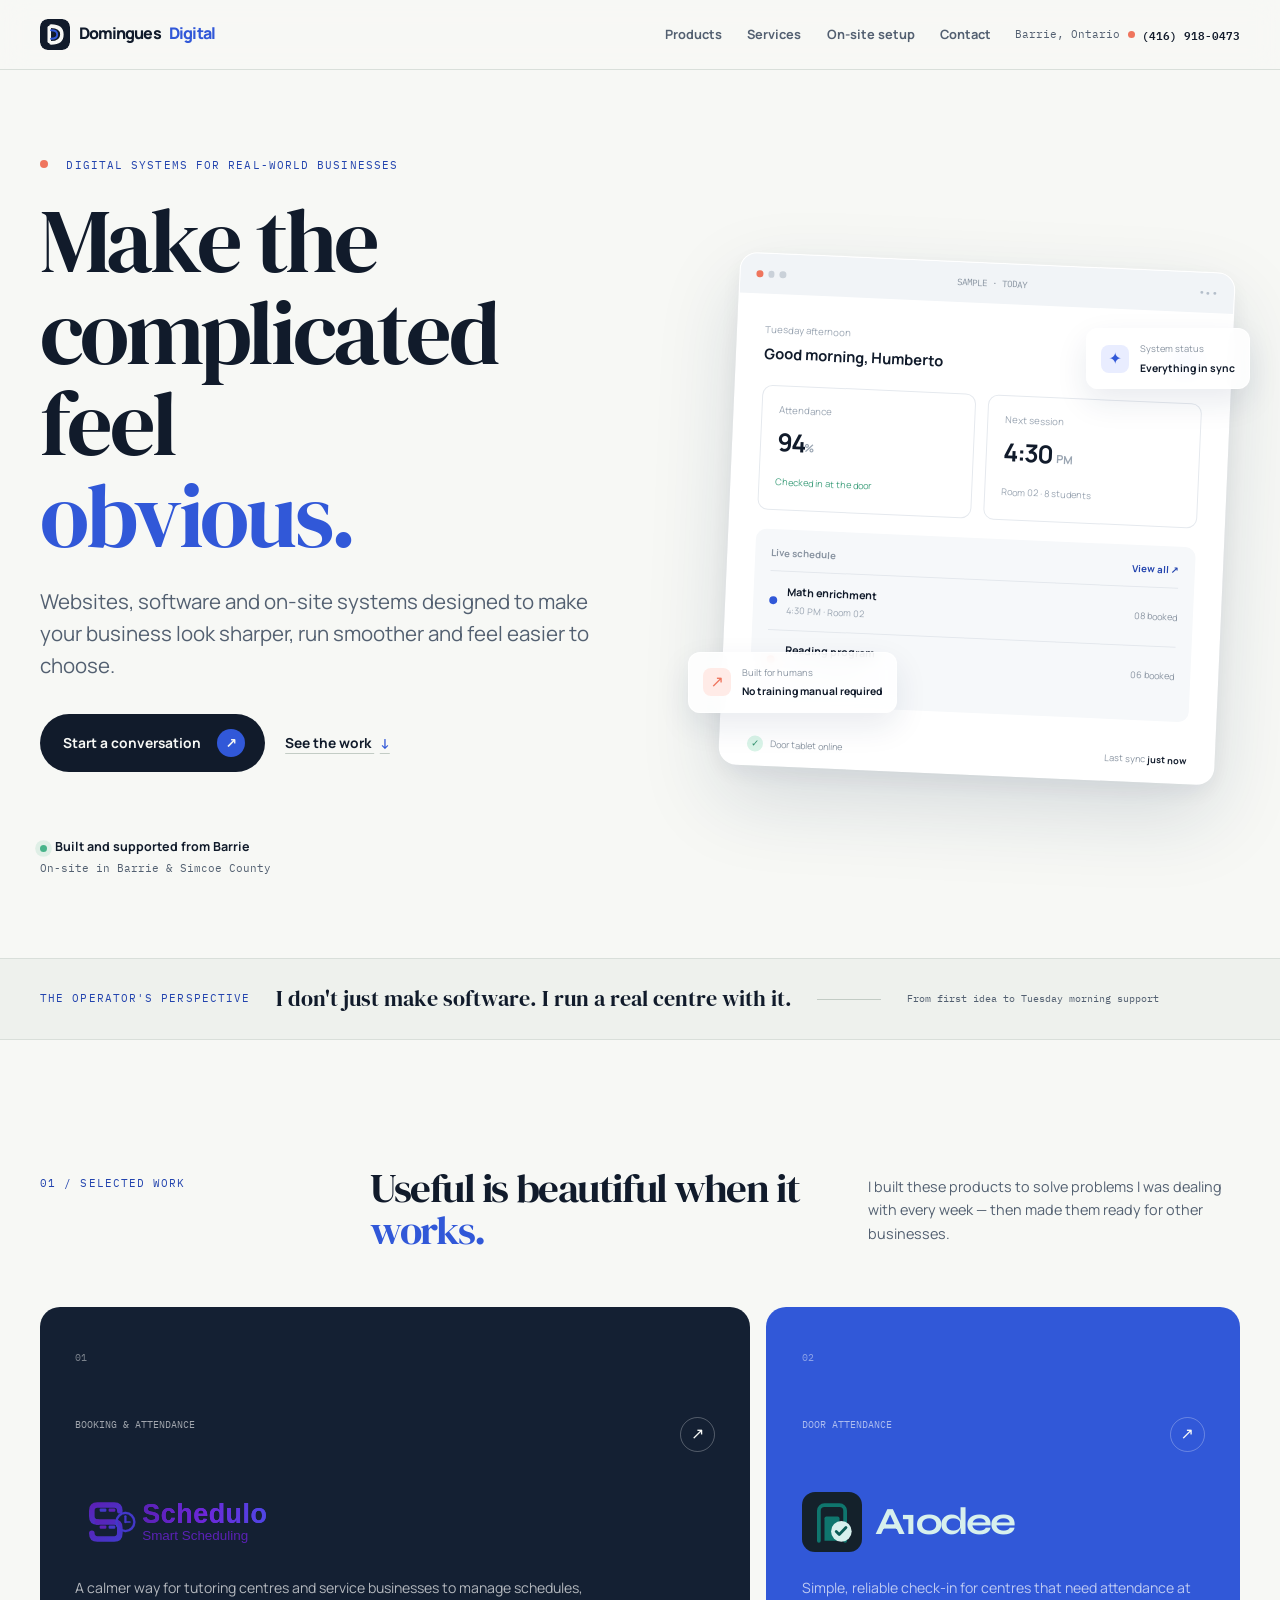
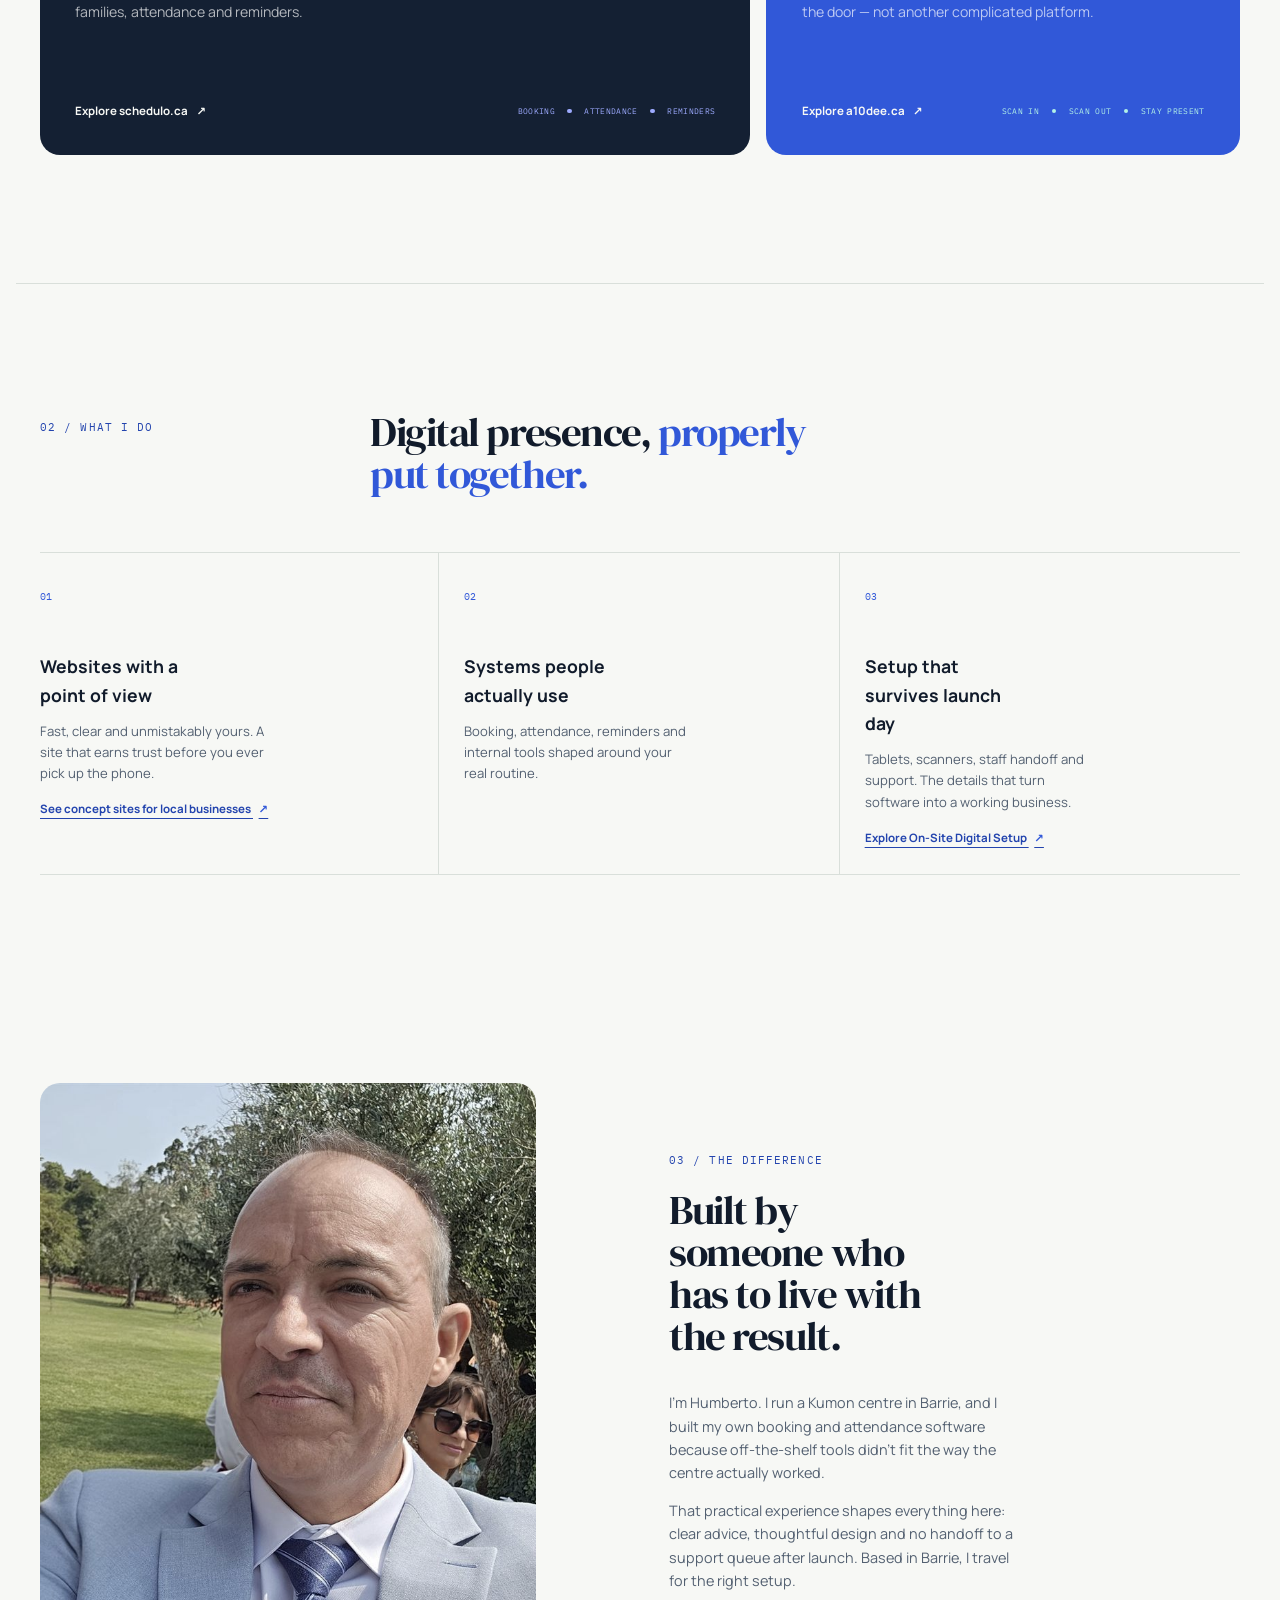
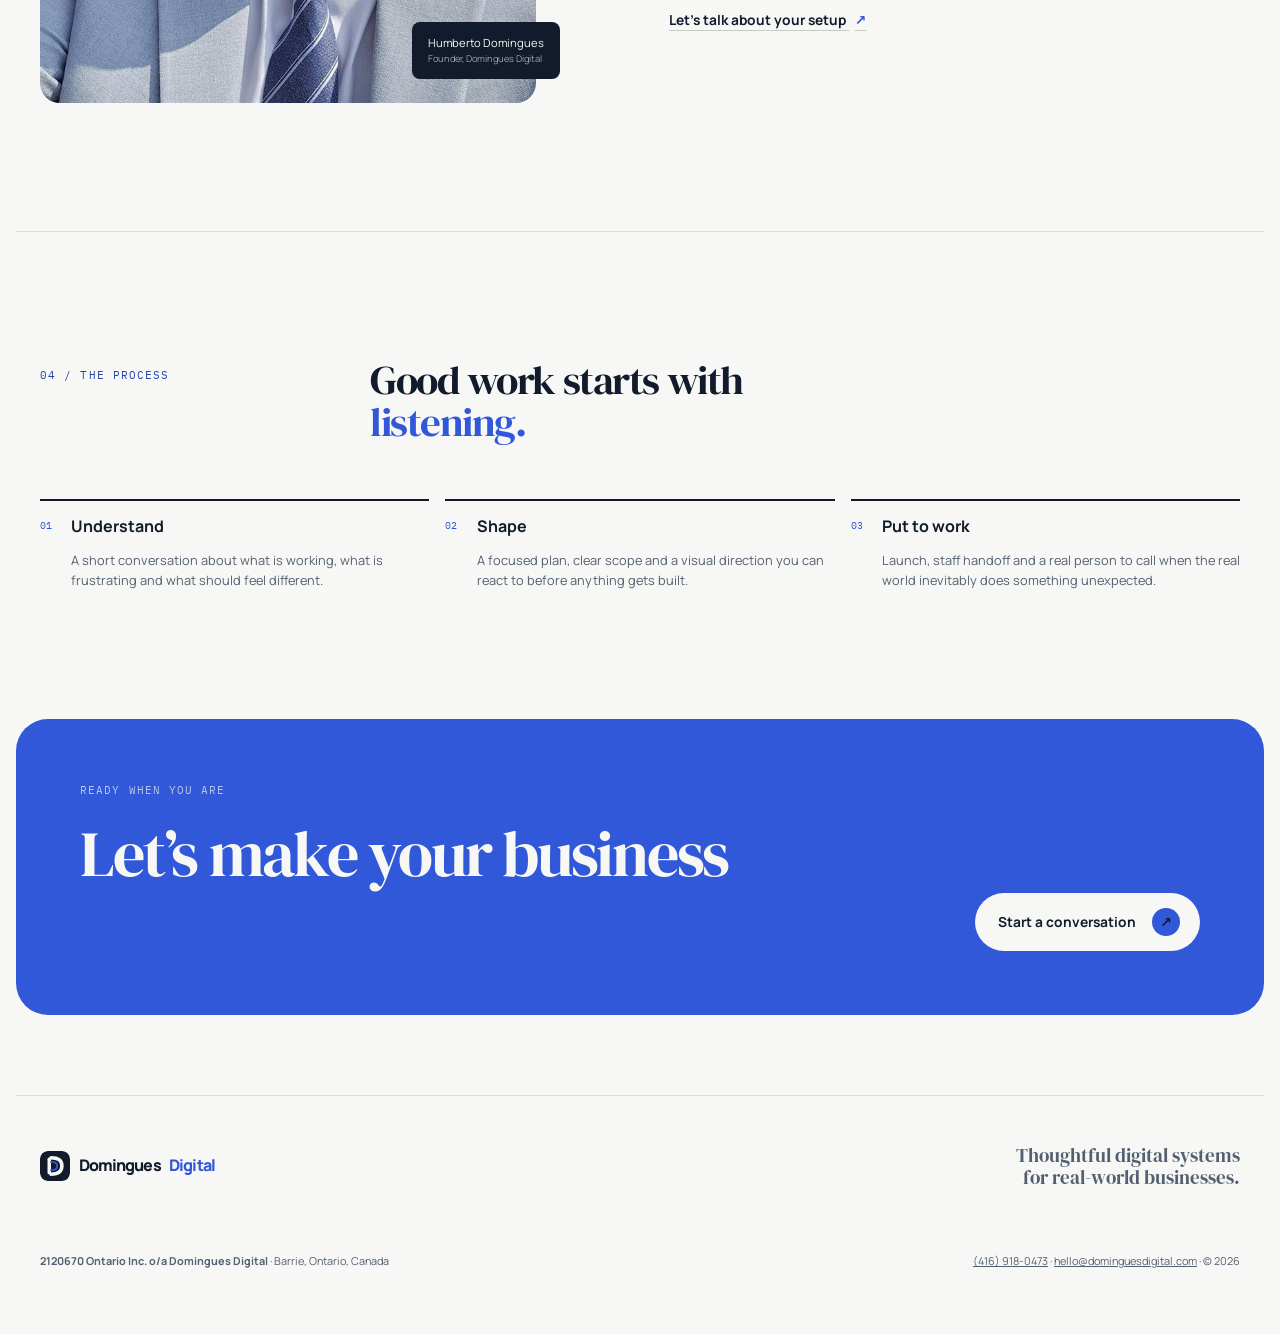
==== commit 206ff5ee: "Add concept work section: three spec sites for local businesses, honestly labelled. Cards link to de" ====
--- a/index.html
+++ b/index.html
@@ -128,7 +128,7 @@
 
   <section class="wrap section section--services" id="services">
     <div class="section__intro"><p class="eyebrow">02 / What I do</p><h2>Digital presence, <em>properly put together.</em></h2></div>
-    <div class="service-grid"><article><span>01</span><h3>Websites with a point of view</h3><p>Fast, clear and unmistakably yours. A site that earns trust before you ever pick up the phone.</p></article><article><span>02</span><h3>Systems people actually use</h3><p>Booking, attendance, reminders and internal tools shaped around your real routine.</p></article><article><span>03</span><h3>Setup that survives launch day</h3><p>Tablets, scanners, staff handoff and support. The details that turn software into a working business.</p><a class="service-feature-link" href="on-site-setup.html">Explore On-Site Digital Setup <span>↗</span></a></article></div>
+    <div class="service-grid"><article><span>01</span><h3>Websites with a point of view</h3><p>Fast, clear and unmistakably yours. A site that earns trust before you ever pick up the phone.</p><a class="service-feature-link" href="products.html#work">See concept sites for local businesses <span>↗</span></a></article><article><span>02</span><h3>Systems people actually use</h3><p>Booking, attendance, reminders and internal tools shaped around your real routine.</p></article><article><span>03</span><h3>Setup that survives launch day</h3><p>Tablets, scanners, staff handoff and support. The details that turn software into a working business.</p><a class="service-feature-link" href="on-site-setup.html">Explore On-Site Digital Setup <span>↗</span></a></article></div>
   </section>
 
   <section class="story wrap">
--- a/site.css
+++ b/site.css
@@ -88,6 +88,30 @@
 
 @media (max-width: 60rem) { .hero { grid-template-columns: 1fr; padding-block: 4rem; }.hero__visual { max-width: 40rem; margin: 0 auto; width: 100%; }.section__intro { grid-template-columns: .6fr 1fr; }.section__intro > p:last-child { grid-column: 2; }.story { gap: 3rem; } }
 @media (max-width: 48rem) { .wrap { padding-inline: 1.25rem; }.masthead__inner { flex-wrap: wrap; }.masthead__meta { order: 3; width: 100%; }.nav { gap: 1rem; }.hero { min-height: 0; padding-block: 4rem 3rem; }.hero__note { margin-top: 2.5rem; }.hero__visual { min-height: 25rem; }.float-card--top { right: -1%; }.float-card--bottom { left: -1%; }.dashboard { transform: rotate(1deg); }.proof-band__inner { flex-wrap: wrap; gap: .7rem 1rem; }.proof-band p { width: 100%; order: 2; }.proof-line, .proof-detail { display: none; }.section { padding-block: 5rem; }.section__intro, .products, .service-grid, .story, .process, .contact-hero, .contact-grid, .support-section, .service-hero, .service-process, .service-area-band { grid-template-columns: minmax(0, 1fr); }.section__intro > p:last-child { grid-column: auto; }.products { gap: .75rem; }.product { min-height: 25rem; }.service-grid { gap: 0; }.service-grid article, .service-grid article:not(:first-child) { min-height: 0; padding: 1.5rem 0; border-right: 0; border-bottom: 1px solid var(--color-rule); }.service-grid article:last-child { border-bottom: 0; }.service-grid h3 { margin-top: 1.5rem; }.story { padding-block: 2rem 5rem; }.story__image { max-width: 25rem; margin-inline: auto; }.image-caption { right: -.5rem; }.process { gap: 1.5rem; }.cta { align-items: start; flex-direction: column; margin-bottom: 3rem; padding: 2rem 1.5rem; border-radius: var(--radius-md); }.foot__top, .legal { flex-direction: column; }.foot__top p { text-align: left; }.legal { gap: .5rem; }.contact-hero { padding-block: 4rem; }.contact-orbit { width: 15rem; }.contact-grid, .support-section { padding-bottom: 5rem; }.contact-panel, .contact-aside { padding: 1.5rem; }.support-section { gap: 2.5rem; }.service-hero { gap: 2.5rem; padding-block: 4rem; }.service-hero__visual { width: 15rem; }.service-detail { padding-block: 5rem; }.service-deliverables { grid-template-columns: 1fr; }.service-deliverables article, .service-deliverables article:nth-child(even) { min-height: 0; padding: 1.5rem 0; border-right: 0; border-bottom: 1px solid var(--color-rule); }.service-deliverables article:nth-child(n + 3) { border-top: 0; }.service-deliverables article:last-child { border-bottom: 0; }.service-process { gap: 2.5rem; padding-block: 4rem 5rem; }.service-area-band { gap: 1.5rem; margin-bottom: 3rem; padding: 2rem 1.5rem; } }
+/* Concept work cards on products.html. Screenshot on top, honest badge, two actions. */
+.work { padding-block: 5rem 6rem; border-top: 1px solid var(--color-rule); }
+/* Anchor links (#work, #services, #contact) land below the sticky header, not under it.
+ * Header is three rows tall on phones, so the offset grows there. */
+section[id] { scroll-margin-top: 4.5rem; }
+@media (max-width: 48rem) { section[id] { scroll-margin-top: 9.5rem; } }
+.work .section__intro { margin-bottom: 3rem; }
+.work-grid { display: grid; grid-template-columns: repeat(3, minmax(0, 1fr)); gap: 1.25rem; }
+.work-card { display: flex; flex-direction: column; border: 1px solid var(--color-rule); border-radius: var(--radius-md); background: #fff; overflow: hidden; transition: transform var(--dur-mid) var(--ease-out), box-shadow var(--dur-mid) var(--ease-out); }
+.work-card:hover { transform: translateY(-4px); box-shadow: 0 1.5rem 3rem #14203318; }
+.work-card__shot { display: block; aspect-ratio: 16 / 10; overflow: hidden; border-bottom: 1px solid var(--color-rule); background: var(--color-paper-2, #eef0ec); }
+.work-card__shot img { display: block; width: 100%; height: 100%; object-fit: cover; object-position: top; }
+.work-card__body { display: flex; flex-direction: column; flex: 1; gap: .55rem; padding: 1.25rem 1.35rem 1.4rem; }
+.work-card h3 { margin: 0; font-size: 1.15rem; letter-spacing: -.02em; }
+.work-card p { margin: 0; color: var(--color-ink-2); font-size: .92rem; }
+.work-card__links { display: flex; flex-wrap: wrap; align-items: center; justify-content: space-between; gap: .5rem 1rem; margin-top: auto; padding-top: .9rem; }
+.work-card__claim { color: var(--color-accent); font-size: .82rem; font-weight: 700; text-decoration: none; }
+.work-card__claim:hover { text-decoration: underline; }
+/* Mono badge so "concept, not live" is read as a fact, not a tagline. */
+.concept-badge { align-self: flex-start; padding: .3rem .6rem; border-radius: 999px; background: #fff1ec; color: #a8452e; font-family: var(--font-mono); font-size: .62rem; letter-spacing: .1em; text-transform: uppercase; }
+.work__note { max-width: 62ch; margin: 2rem 0 0; color: var(--color-ink-2); font-size: .82rem; }
+@media (max-width: 64rem) { .work-grid { grid-template-columns: repeat(2, minmax(0, 1fr)); } }
+@media (max-width: 40rem) { .work-grid { grid-template-columns: minmax(0, 1fr); } .work { padding-block: 3.5rem 4rem; } }
+
 /* minmax(0,1fr) instead of 1fr: a plain 1fr track grows to fit long words
  * (e.g. the email address) and pushes the page wider than a 320px phone. */
 @media (max-width: 48rem) { .portfolio-hero, .portfolio-products, .portfolio-development, .portfolio-service { grid-template-columns: minmax(0, 1fr); }.portfolio-hero { gap: 2.5rem; padding-block: 4rem; }.portfolio-products { gap: .75rem; padding-block: 4rem 5rem; }.portfolio-product { min-height: 24rem; padding: 1.5rem; }.portfolio-product__logo { margin-top: 3rem; }.portfolio-product__a10dee-brand { margin-top: 2.5rem; }.portfolio-product__link { bottom: 1.5rem; left: 1.5rem; }.portfolio-development { gap: 2rem; padding-block: 3rem; }.portfolio-service { gap: 1.5rem; padding-block: 4rem 5rem; } }
